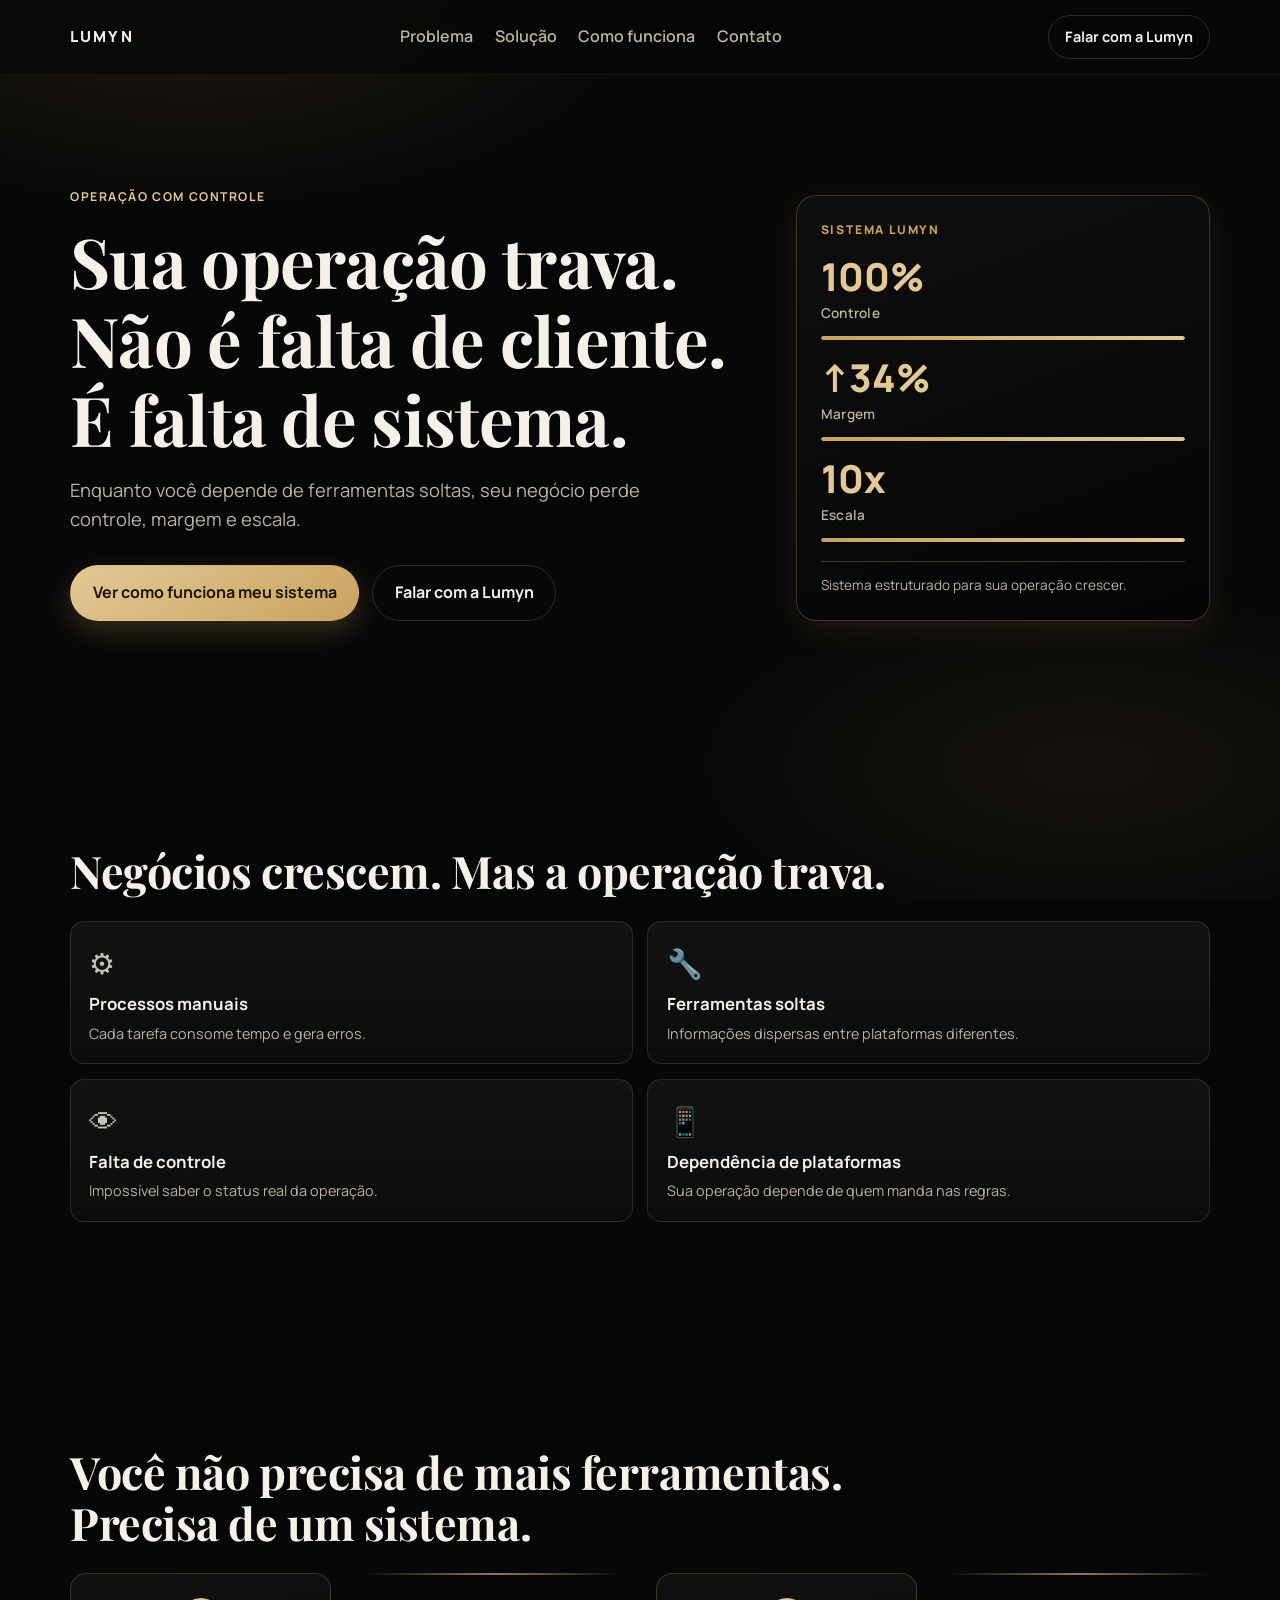
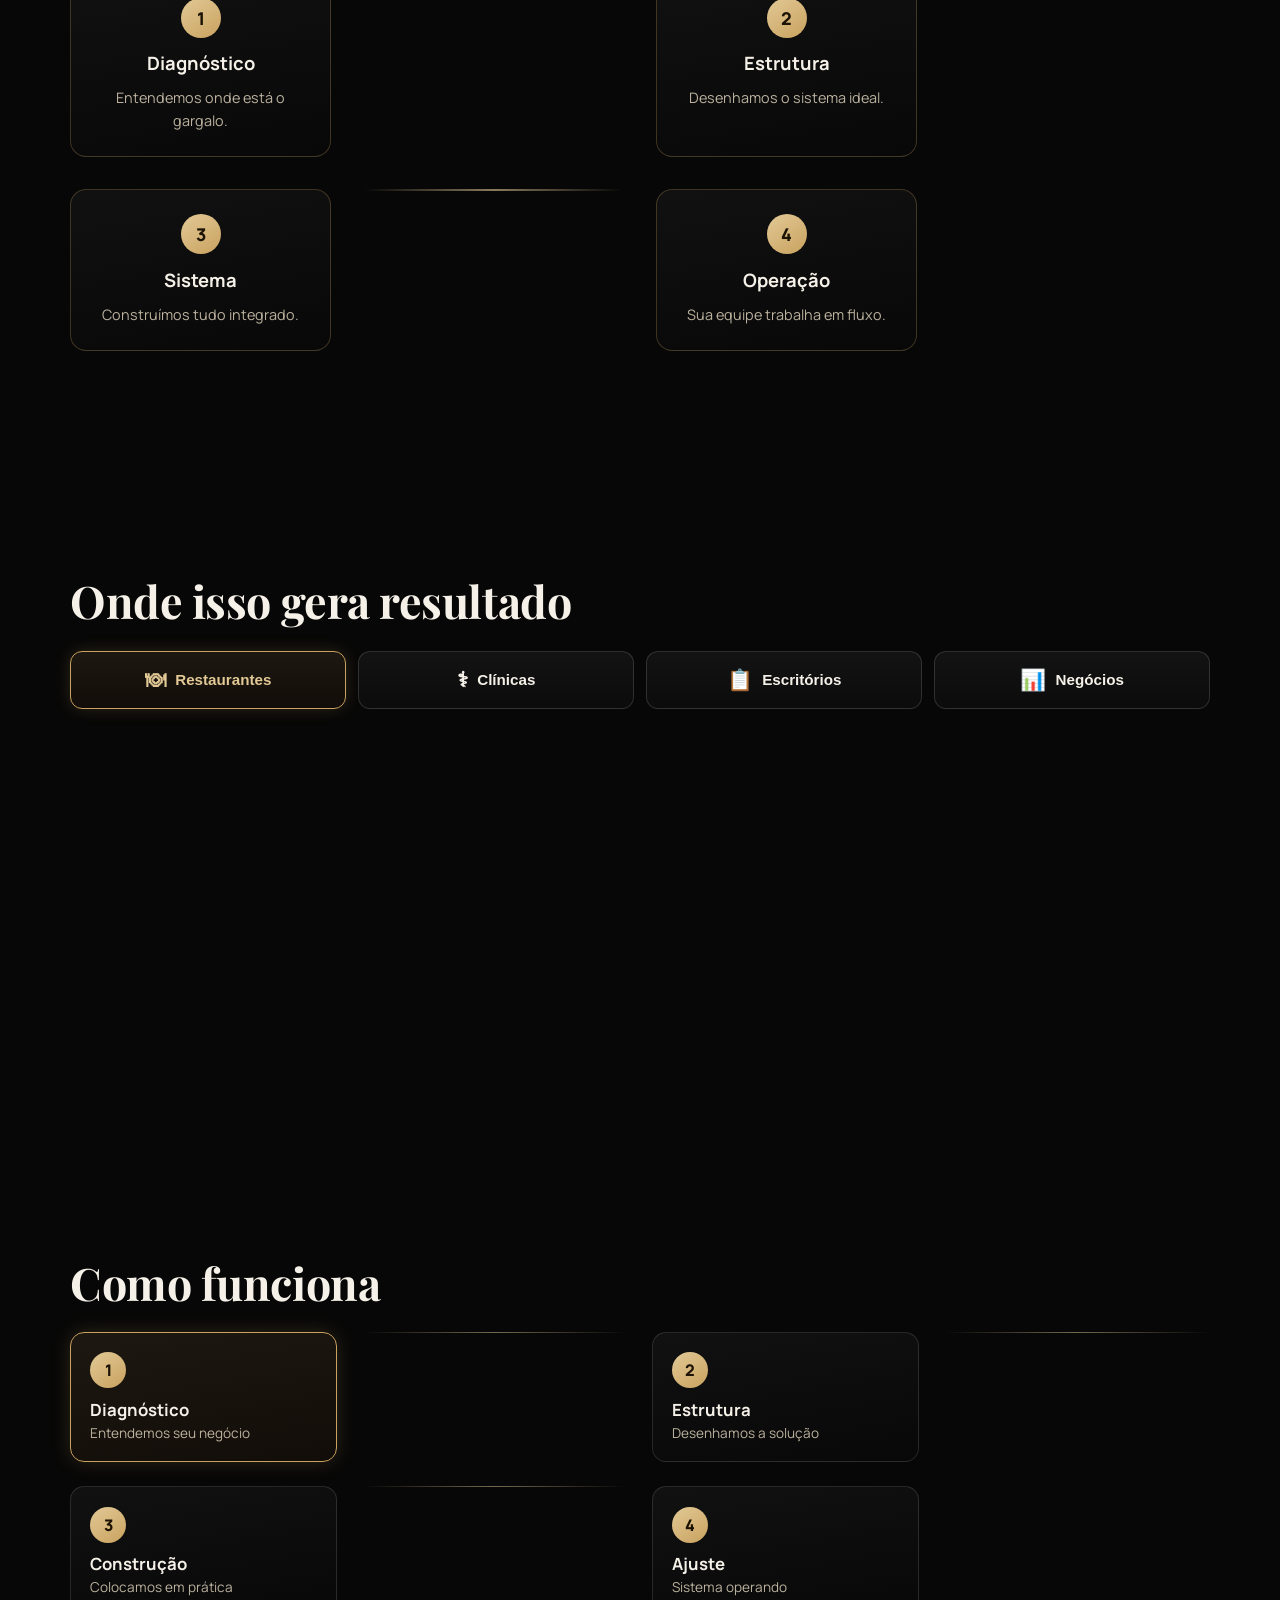
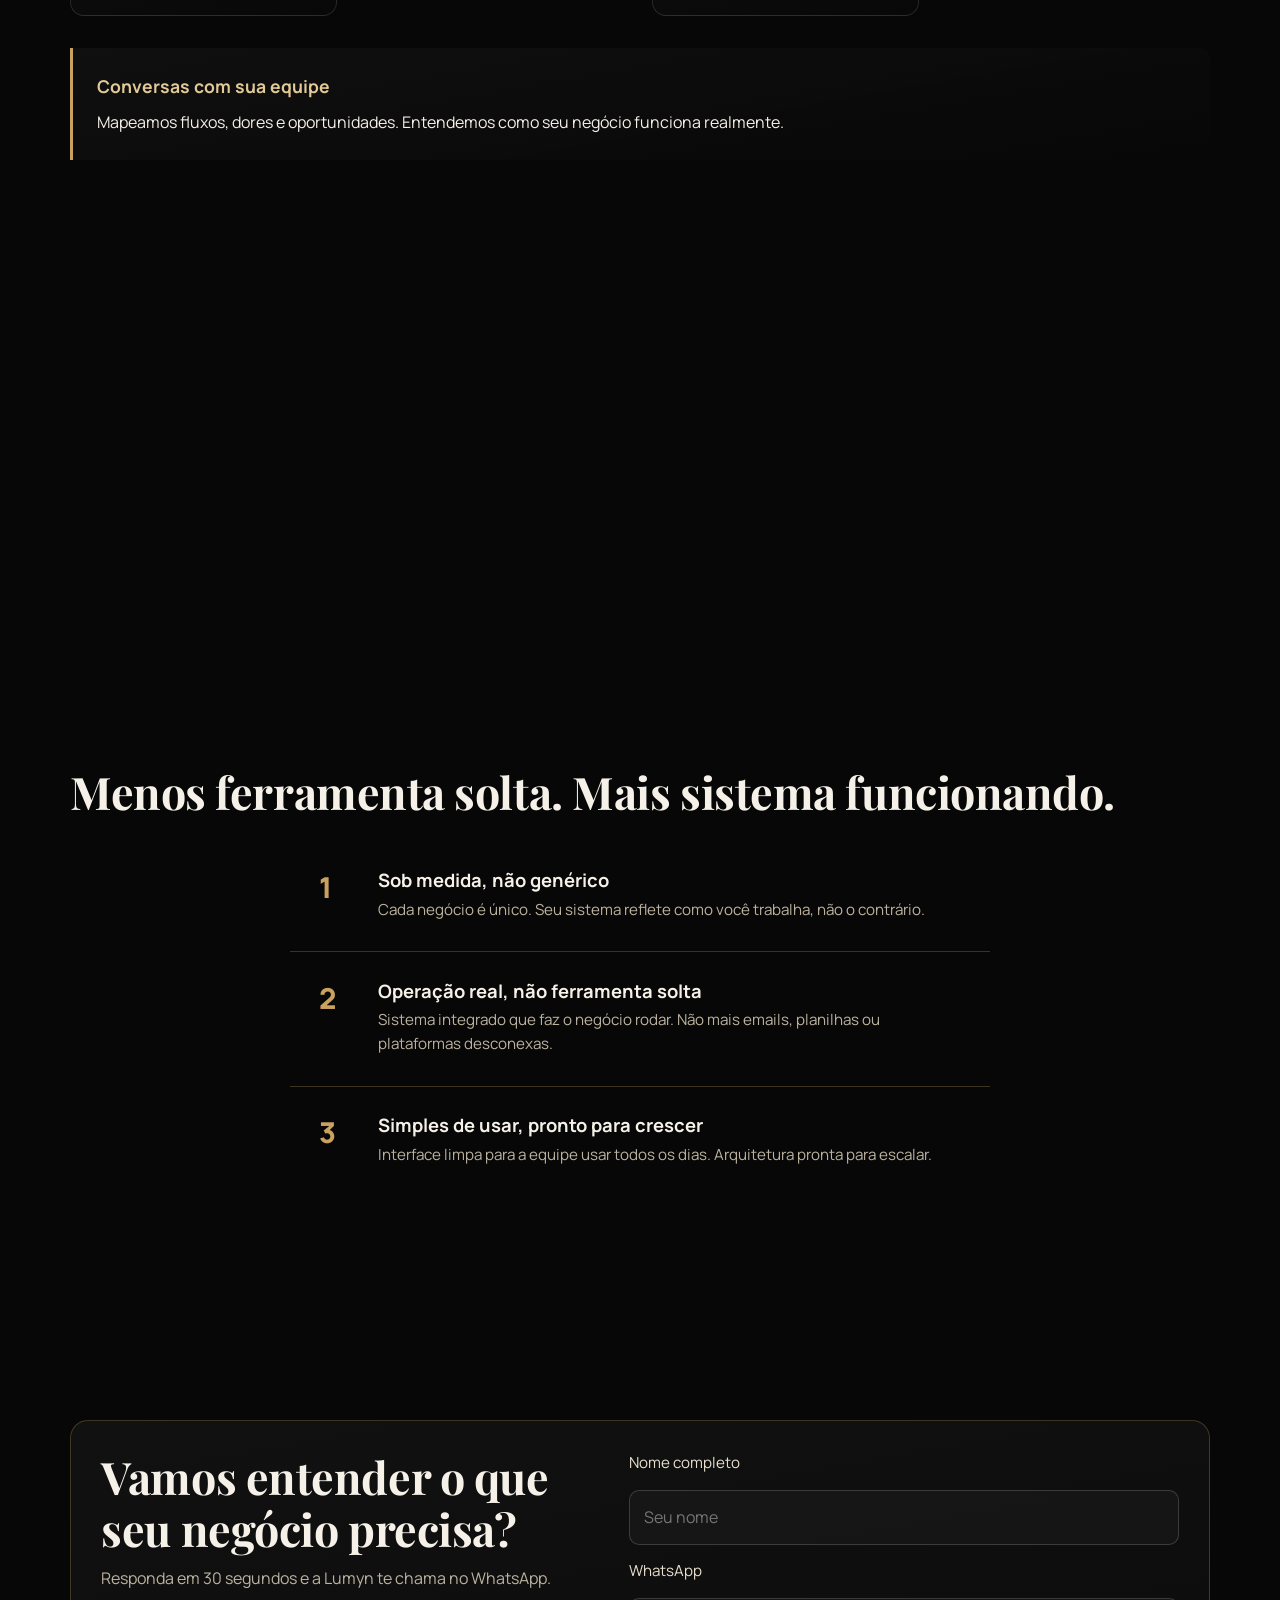
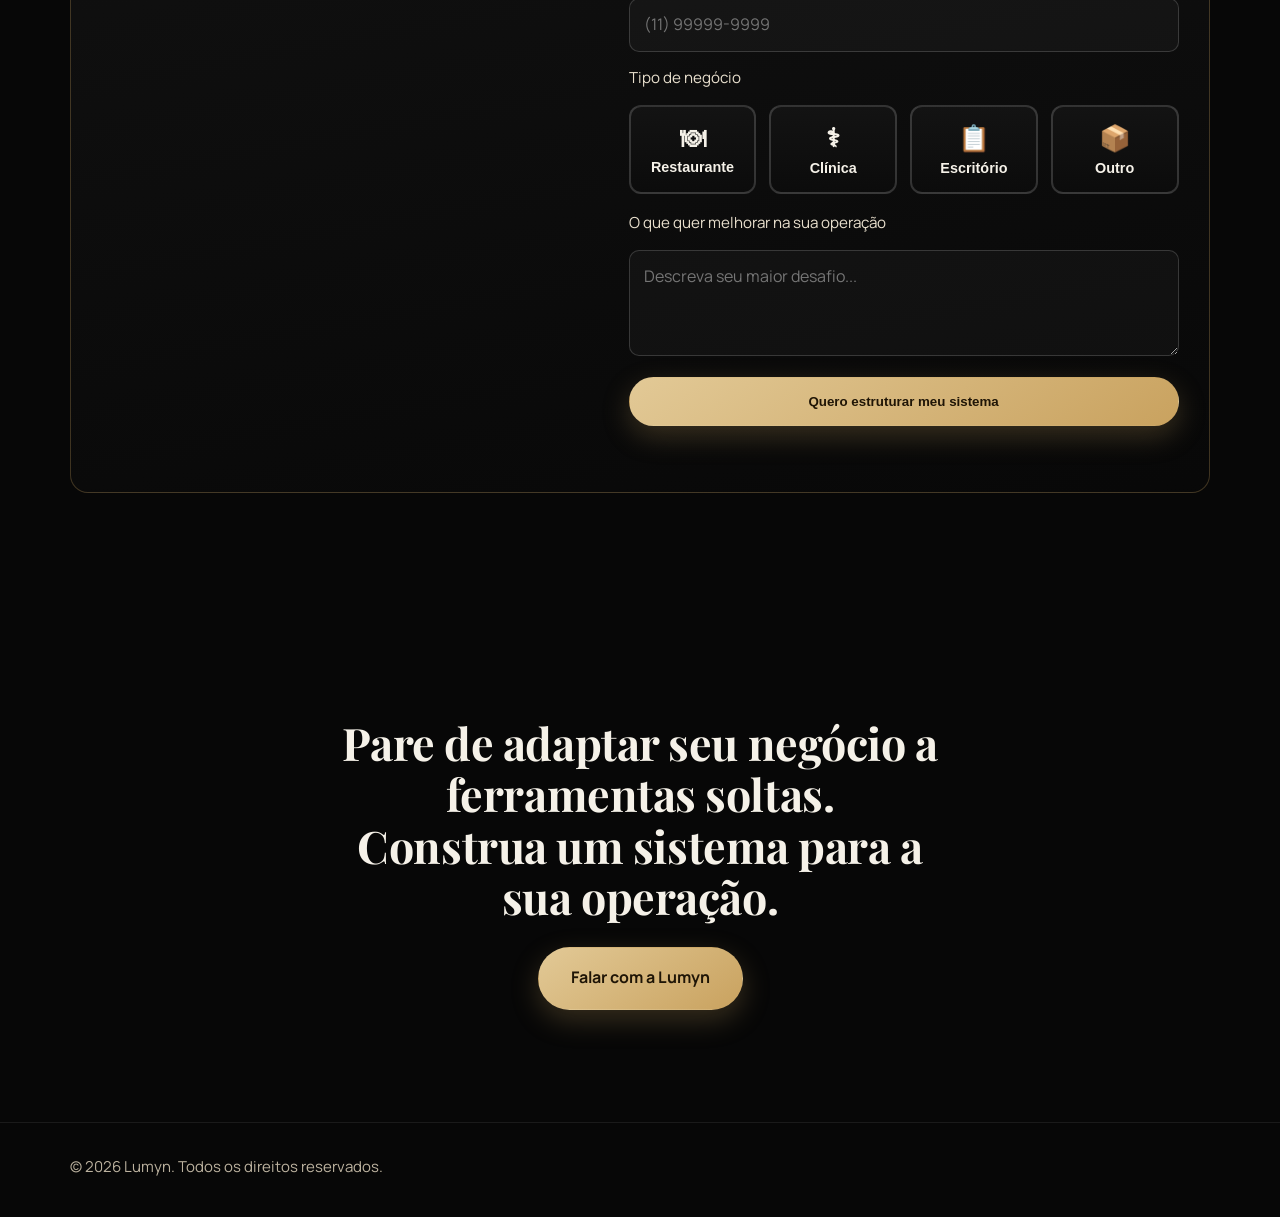
==== index.html @ 7fad9591 "Add files via upload" ====
<!DOCTYPE html>
<html lang="pt-BR">
<head>
  <meta charset="UTF-8">
  <meta name="viewport" content="width=device-width, initial-scale=1.0">
  <meta name="description" content="Lumyn constrói sistemas sob medida para negócios que querem crescer com controle.">
  <title>Lumyn | Sistema Sob Medida</title>
  <link rel="preconnect" href="https://fonts.googleapis.com">
  <link rel="preconnect" href="https://fonts.gstatic.com" crossorigin>
  <link href="https://fonts.googleapis.com/css2?family=Manrope:wght@400;500;600;700;800&family=Playfair+Display:wght@500;600&display=swap" rel="stylesheet">
  <link rel="stylesheet" href="./styles.css">
</head>
<body>
  <div class="background-glow" aria-hidden="true"></div>

  <header class="site-header">
    <div class="container nav-wrap">
      <a href="#hero" class="logo" aria-label="Lumyn">LUMYN</a>
      <nav class="main-nav" aria-label="Navegação principal">
        <a href="#problema">Problema</a>
        <a href="#solucao">Solução</a>
        <a href="#como-funciona">Como funciona</a>
        <a href="#contato">Contato</a>
      </nav>
      <a class="btn btn-sm btn-outline" href="https://wa.me/SEUNUMERO" target="_blank" rel="noopener noreferrer">Falar com a Lumyn</a>
    </div>
  </header>

  <main>
    <section class="section hero" id="hero">
      <div class="container hero-grid">
        <div class="hero-content reveal">
          <p class="eyebrow">OPERAÇÃO COM CONTROLE</p>
          <h1>Sua operação trava.<br>Não é falta de cliente.<br>É falta de sistema.</h1>
          <p class="hero-sub">Enquanto você depende de ferramentas soltas, seu negócio perde controle, margem e escala.</p>
          <div class="hero-cta">
            <a class="btn btn-primary" href="#como-funciona">Ver como funciona meu sistema</a>
            <a class="btn btn-ghost" href="https://wa.me/SEUNUMERO" target="_blank" rel="noopener noreferrer">Falar com a Lumyn</a>
          </div>
        </div>
        <aside class="hero-dashboard reveal" aria-label="Painel do sistema Lumyn">
          <div class="dashboard-header">SISTEMA LUMYN</div>
          <div class="dashboard-grid">
            <div class="dashboard-metric">
              <div class="metric-number">100%</div>
              <div class="metric-label">Controle</div>
              <div class="metric-bar"><span style="width: 100%"></span></div>
            </div>
            <div class="dashboard-metric">
              <div class="metric-number">↑34%</div>
              <div class="metric-label">Margem</div>
              <div class="metric-bar"><span style="width: 85%"></span></div>
            </div>
            <div class="dashboard-metric">
              <div class="metric-number">10x</div>
              <div class="metric-label">Escala</div>
              <div class="metric-bar"><span style="width: 92%"></span></div>
            </div>
          </div>
          <div class="dashboard-footer">Sistema estruturado para sua operação crescer.</div>
        </aside>
      </div>
    </section>

    <section class="section" id="problema">
      <div class="container reveal section-head">
        <h2>Negócios crescem. Mas a operação trava.</h2>
      </div>
      <div class="container problem-wrapper reveal">
        <div class="problem-grid">
          <article class="problem-item" data-problem-id="1">
            <div class="problem-icon">⚙</div>
            <h3>Processos manuais</h3>
            <p class="problem-impact">Cada tarefa consome tempo e gera erros.</p>
          </article>
          <article class="problem-item" data-problem-id="2">
            <div class="problem-icon">🔧</div>
            <h3>Ferramentas soltas</h3>
            <p class="problem-impact">Informações dispersas entre plataformas diferentes.</p>
          </article>
          <article class="problem-item" data-problem-id="3">
            <div class="problem-icon">👁</div>
            <h3>Falta de controle</h3>
            <p class="problem-impact">Impossível saber o status real da operação.</p>
          </article>
          <article class="problem-item" data-problem-id="4">
            <div class="problem-icon">📱</div>
            <h3>Dependência de plataformas</h3>
            <p class="problem-impact">Sua operação depende de quem manda nas regras.</p>
          </article>
        </div>
      </div>
    </section>

    <section class="section" id="solucao">
      <div class="container reveal section-head">
        <h2>Você não precisa de mais ferramentas.<br>Precisa de um sistema.</h2>
      </div>
      <div class="container solution-flow reveal">
        <div class="flow-step">
          <div class="flow-number">1</div>
          <div class="flow-title">Diagnóstico</div>
          <p>Entendemos onde está o gargalo.</p>
        </div>
        <div class="flow-connector"></div>
        <div class="flow-step">
          <div class="flow-number">2</div>
          <div class="flow-title">Estrutura</div>
          <p>Desenhamos o sistema ideal.</p>
        </div>
        <div class="flow-connector"></div>
        <div class="flow-step">
          <div class="flow-number">3</div>
          <div class="flow-title">Sistema</div>
          <p>Construímos tudo integrado.</p>
        </div>
        <div class="flow-connector"></div>
        <div class="flow-step">
          <div class="flow-number">4</div>
          <div class="flow-title">Operação</div>
          <p>Sua equipe trabalha em fluxo.</p>
        </div>
      </div>
    </section>

    <section class="section" id="exemplos">
      <div class="container reveal section-head">
        <h2>Onde isso gera resultado</h2>
      </div>
      <div class="container examples-wrapper reveal">
        <div class="examples-selector">
          <button class="example-btn active" data-example="restaurantes">
            <span class="example-icon">🍽</span>
            Restaurantes
          </button>
          <button class="example-btn" data-example="clinicas">
            <span class="example-icon">⚕</span>
            Clínicas
          </button>
          <button class="example-btn" data-example="escritorios">
            <span class="example-icon">📋</span>
            Escritórios
          </button>
          <button class="example-btn" data-example="negocios">
            <span class="example-icon">📊</span>
            Negócios
          </button>
        </div>
        <div class="example-detail">
          <div class="detail-section" id="restaurantes" data-visible="true">
            <h3>Restaurantes</h3>
            <div class="detail-grid">
              <div class="detail-item">
                <div class="detail-label">O PROBLEMA</div>
                <p>Taxa de plataforma, pedidos dispersos, dependência de terceiros.</p>
              </div>
              <div class="detail-item">
                <div class="detail-label">SISTEMA LUMYN</div>
                <p>Cardápio próprio + pedidos diretos + WhatsApp organizado + controle financeiro.</p>
              </div>
              <div class="detail-item">
                <div class="detail-label">RESULTADO</div>
                <p>+30% margem, 60% menos taxa, clientes retornam.</p>
              </div>
            </div>
          </div>
          <div class="detail-section" id="clinicas">
            <h3>Clínicas</h3>
            <div class="detail-grid">
              <div class="detail-item">
                <div class="detail-label">O PROBLEMA</div>
                <p>Agenda fragmentada, falta de rastreio de pacientes, confirmações manuais.</p>
              </div>
              <div class="detail-item">
                <div class="detail-label">SISTEMA LUMYN</div>
                <p>Agenda integrada + CRM + SMS/WhatsApp automático + controle de receita.</p>
              </div>
              <div class="detail-item">
                <div class="detail-label">RESULTADO</div>
                <p>+40% confirmações, -50% no-shows, pacientes mais satisfeitos.</p>
              </div>
            </div>
          </div>
          <div class="detail-section" id="escritorios">
            <h3>Escritórios</h3>
            <div class="detail-grid">
              <div class="detail-item">
                <div class="detail-label">O PROBLEMA</div>
                <p>Processos manuais, prazos perdidos, informações em emails e planilhas.</p>
              </div>
              <div class="detail-item">
                <div class="detail-label">SISTEMA LUMYN</div>
                <p>Fluxo estruturado + automações + portal de clientes + relatórios em tempo real.</p>
              </div>
              <div class="detail-item">
                <div class="detail-label">RESULTADO</div>
                <p>+50% produtividade, 0% prazos perdidos, equipe mais tranquila.</p>
              </div>
            </div>
          </div>
          <div class="detail-section" id="negocios">
            <h3>Negócios</h3>
            <div class="detail-grid">
              <div class="detail-item">
                <div class="detail-label">O PROBLEMA</div>
                <p>Crescimento sem estrutura, caos operacional, falta de visibilidade.</p>
              </div>
              <div class="detail-item">
                <div class="detail-label">SISTEMA LUMYN</div>
                <p>Sistema sob medida + processos + automações + dashboard centralizado.</p>
              </div>
              <div class="detail-item">
                <div class="detail-label">RESULTADO</div>
                <p>Escala com controle, margem protegida, decisões baseadas em dados.</p>
              </div>
            </div>
          </div>
        </div>
      </div>
    </section>

    <section class="section" id="como-funciona">
      <div class="container reveal section-head">
        <h2>Como funciona</h2>
      </div>
      <div class="container timeline-wrapper reveal">
        <div class="timeline">
          <button class="timeline-step active" data-step="1">
            <div class="step-circle">1</div>
            <div class="step-title">Diagnóstico</div>
            <div class="step-subtitle">Entendemos seu negócio</div>
          </button>
          <div class="timeline-connector"></div>
          <button class="timeline-step" data-step="2">
            <div class="step-circle">2</div>
            <div class="step-title">Estrutura</div>
            <div class="step-subtitle">Desenhamos a solução</div>
          </button>
          <div class="timeline-connector"></div>
          <button class="timeline-step" data-step="3">
            <div class="step-circle">3</div>
            <div class="step-title">Construção</div>
            <div class="step-subtitle">Colocamos em prática</div>
          </button>
          <div class="timeline-connector"></div>
          <button class="timeline-step" data-step="4">
            <div class="step-circle">4</div>
            <div class="step-title">Ajuste</div>
            <div class="step-subtitle">Sistema operando</div>
          </button>
        </div>
        <div class="timeline-descriptions">
          <div class="timeline-desc active" id="desc-1">
            <h4>Conversas com sua equipe</h4>
            <p>Mapeamos fluxos, dores e oportunidades. Entendemos como seu negócio funciona realmente.</p>
          </div>
          <div class="timeline-desc" id="desc-2">
            <h4>Proposta personalizada</h4>
            <p>Desenhamos a arquitetura do sistema exatamente como seu negócio precisa. Nada genérico.</p>
          </div>
          <div class="timeline-desc" id="desc-3">
            <h4>Desenvolvimento e integração</h4>
            <p>Colocamos o sistema em produção, integramos ferramentas existentes e treinamos a equipe.</p>
          </div>
          <div class="timeline-desc" id="desc-4">
            <h4>Acompanhamento e evolução</h4>
            <p>Sistema operando. Ajustes finos, suporte e evoluções conforme seu negócio cresce.</p>
          </div>
        </div>
      </div>
    </section>

    <section class="section" id="diferencial">
      <div class="container reveal section-head">
        <h2>Menos ferramenta solta. Mais sistema funcionando.</h2>
      </div>
      <div class="container reveal diferencial-column">
        <div class="diferencial-item">
          <div class="diferencial-number">1</div>
          <div class="diferencial-content">
            <h3>Sob medida, não genérico</h3>
            <p>Cada negócio é único. Seu sistema reflete como você trabalha, não o contrário.</p>
          </div>
        </div>
        <div class="diferencial-divider"></div>
        <div class="diferencial-item">
          <div class="diferencial-number">2</div>
          <div class="diferencial-content">
            <h3>Operação real, não ferramenta solta</h3>
            <p>Sistema integrado que faz o negócio rodar. Não mais emails, planilhas ou plataformas desconexas.</p>
          </div>
        </div>
        <div class="diferencial-divider"></div>
        <div class="diferencial-item">
          <div class="diferencial-number">3</div>
          <div class="diferencial-content">
            <h3>Simples de usar, pronto para crescer</h3>
            <p>Interface limpa para a equipe usar todos os dias. Arquitetura pronta para escalar.</p>
          </div>
        </div>
      </div>
    </section>

    <section class="section" id="contato">
      <div class="container form-wrap reveal">
        <div class="form-copy">
          <h2>Vamos entender o que seu negócio precisa?</h2>
          <p>Responda em 30 segundos e a Lumyn te chama no WhatsApp.</p>
        </div>
        <form id="lead-form" class="lead-form" novalidate>
          <label for="nome">Nome completo</label>
          <input id="nome" name="nome" type="text" placeholder="Seu nome" required>

          <label for="whatsapp">WhatsApp</label>
          <input id="whatsapp" name="whatsapp" type="tel" placeholder="(11) 99999-9999" required>

          <label>Tipo de negócio</label>
          <div class="business-selector">
            <input type="hidden" id="negocio" name="negocio" required>
            <button type="button" class="business-btn" data-business="Restaurante">
              <span>🍽</span> Restaurante
            </button>
            <button type="button" class="business-btn" data-business="Clínica">
              <span>⚕</span> Clínica
            </button>
            <button type="button" class="business-btn" data-business="Escritório">
              <span>📋</span> Escritório
            </button>
            <button type="button" class="business-btn" data-business="Outro">
              <span>📦</span> Outro
            </button>
          </div>

          <label for="melhoria">O que quer melhorar na sua operação</label>
          <textarea id="melhoria" name="melhoria" rows="3" placeholder="Descreva seu maior desafio..." required></textarea>

          <button class="btn btn-primary form-submit" type="submit">Quero estruturar meu sistema</button>
          <p id="form-status" class="form-status" aria-live="polite"></p>
        </form>
      </div>
    </section>

    <section class="section cta-final">
      <div class="container reveal">
        <h2>Pare de adaptar seu negócio a ferramentas soltas.<br>Construa um sistema para a sua operação.</h2>
        <a class="btn btn-primary cta-final-btn" href="https://wa.me/SEUNUMERO" target="_blank" rel="noopener noreferrer">Falar com a Lumyn</a>
      </div>
    </section>
  </main>

  <footer class="site-footer">
    <div class="container">
      <p>&copy; <span id="year"></span> Lumyn. Todos os direitos reservados.</p>
    </div>
  </footer>

  <script src="./script.js"></script>
</body>
</html>
---- styles.css ----
:root {
  --bg: #070707;
  --bg-soft: #111111;
  --surface: #151515;
  --text: #f5f1e8;
  --muted: #bcb29f;
  --gold: #c9a25f;
  --gold-soft: #e2c996;
  --line: rgba(201, 162, 95, 0.28);
  --container: 1140px;
  --radius: 14px;
}

* {
  box-sizing: border-box;
  margin: 0;
  padding: 0;
}

html {
  scroll-behavior: smooth;
}

body {
  font-family: "Manrope", sans-serif;
  background: var(--bg);
  color: var(--text);
  line-height: 1.6;
  overflow-x: hidden;
}

.background-glow {
  position: fixed;
  inset: 0;
  pointer-events: none;
  background:
    radial-gradient(700px 320px at 15% 0%, rgba(201, 162, 95, 0.12), transparent 70%),
    radial-gradient(620px 280px at 85% 85%, rgba(201, 162, 95, 0.08), transparent 72%);
  z-index: -1;
}

.container {
  width: min(100% - 2rem, var(--container));
  margin-inline: auto;
}

.section {
  padding: 5.5rem 0;
}

.site-header {
  position: sticky;
  top: 0;
  z-index: 20;
  background: rgba(7, 7, 7, 0.8);
  backdrop-filter: blur(12px);
  border-bottom: 1px solid rgba(255, 255, 255, 0.06);
}

.nav-wrap {
  min-height: 74px;
  display: flex;
  align-items: center;
  justify-content: space-between;
  gap: 1rem;
}

.logo {
  color: var(--text);
  text-decoration: none;
  font-weight: 800;
  letter-spacing: 0.14em;
  font-size: 0.95rem;
}

.main-nav {
  display: none;
}

.main-nav a {
  color: var(--muted);
  text-decoration: none;
  font-weight: 600;
  transition: color 0.25s ease;
}

.main-nav a:hover {
  color: var(--text);
}

.btn {
  display: inline-flex;
  align-items: center;
  justify-content: center;
  border-radius: 999px;
  border: 1px solid transparent;
  text-decoration: none;
  font-weight: 700;
  padding: 0.9rem 1.35rem;
  transition: transform 0.24s ease, border-color 0.24s ease, box-shadow 0.24s ease, background-color 0.24s ease;
  cursor: pointer;
}

.btn:hover {
  transform: translateY(-2px);
}

.btn:focus-visible {
  outline: 2px solid var(--gold);
  outline-offset: 2px;
}

.btn-sm {
  font-size: 0.9rem;
  padding: 0.62rem 1rem;
}

.btn-primary {
  color: #1f1506;
  background: linear-gradient(145deg, var(--gold-soft), var(--gold));
  box-shadow: 0 0 0 rgba(201, 162, 95, 0), 0 10px 28px rgba(201, 162, 95, 0.25);
}

.btn-primary:hover {
  box-shadow: 0 0 24px rgba(201, 162, 95, 0.34), 0 12px 26px rgba(201, 162, 95, 0.22);
}

.btn-outline,
.btn-ghost {
  color: var(--text);
  border-color: rgba(255, 255, 255, 0.14);
}

.btn-outline:hover,
.btn-ghost:hover {
  border-color: var(--gold);
}

.hero {
  padding-top: 6.6rem;
}

.hero-grid {
  display: grid;
  gap: 1.6rem;
}

.hero-content {
  max-width: 700px;
}

.eyebrow {
  color: var(--gold-soft);
  font-size: 0.76rem;
  letter-spacing: 0.13em;
  font-weight: 700;
  margin-bottom: 0.9rem;
}

h1,
h2,
h3 {
  line-height: 1.15;
}

h1 {
  font-family: "Playfair Display", serif;
  font-size: clamp(2rem, 9vw, 4.3rem);
  max-width: 15ch;
  letter-spacing: -0.01em;
}

h2 {
  font-family: "Playfair Display", serif;
  font-size: clamp(1.55rem, 6.4vw, 2.8rem);
  letter-spacing: -0.01em;
}

h3 {
  font-size: 1.05rem;
  font-weight: 700;
}

.hero-sub {
  margin-top: 1.1rem;
  color: var(--muted);
  font-size: clamp(1rem, 2.6vw, 1.15rem);
  max-width: 56ch;
}

.hero-cta {
  margin-top: 1.9rem;
  display: flex;
  flex-direction: column;
  gap: 0.8rem;
}

.hero-cta .btn {
  width: 100%;
}

.hero-dashboard {
  border: 1px solid var(--line);
  border-radius: 20px;
  background: linear-gradient(160deg, rgba(15, 15, 15, 0.98), rgba(5, 5, 5, 0.99));
  padding: 1.5rem;
  display: flex;
  flex-direction: column;
  gap: 1.2rem;
  box-shadow: 0 8px 32px rgba(201, 162, 95, 0.12);
  position: relative;
  overflow: hidden;
}

.dashboard-header {
  font-size: 0.75rem;
  color: var(--gold);
  letter-spacing: 0.15em;
  font-weight: 800;
  text-transform: uppercase;
}

.dashboard-grid {
  display: grid;
  gap: 1.2rem;
}

.dashboard-metric {
  display: flex;
  flex-direction: column;
  gap: 0.4rem;
}

.metric-number {
  font-size: clamp(1.8rem, 5vw, 2.4rem);
  font-weight: 800;
  color: var(--gold-soft);
  line-height: 1;
}

.metric-label {
  font-size: 0.85rem;
  color: var(--muted);
  font-weight: 600;
  letter-spacing: 0.02em;
}

.metric-bar {
  height: 4px;
  background: rgba(255, 255, 255, 0.08);
  border-radius: 2px;
  overflow: hidden;
  margin-top: 0.3rem;
}

.metric-bar span {
  display: block;
  height: 100%;
  background: linear-gradient(90deg, var(--gold), var(--gold-soft));
  border-radius: 2px;
  animation: grow 1.2s ease-out forwards;
}

.dashboard-footer {
  font-size: 0.85rem;
  color: var(--muted);
  padding-top: 0.8rem;
  border-top: 1px solid var(--line);
}

.section-head {
  margin-bottom: 1.5rem;
}

/* PROBLEMA SECTION */
.problem-wrapper {
  position: relative;
}

.problem-grid {
  display: grid;
  gap: 0.9rem;
}

.problem-item {
  border: 1px solid rgba(255, 255, 255, 0.11);
  border-radius: var(--radius);
  background: linear-gradient(180deg, rgba(20, 20, 20, 0.95), rgba(12, 12, 12, 0.96));
  padding: 1.15rem;
  cursor: pointer;
  transition: all 0.3s ease;
  position: relative;
}

.problem-item:hover {
  transform: translateY(-3px);
  border-color: var(--gold);
  background: linear-gradient(180deg, rgba(30, 25, 20, 0.96), rgba(20, 15, 10, 0.98));
}

.problem-icon {
  font-size: 1.8rem;
  margin-bottom: 0.5rem;
  opacity: 0.8;
}

.problem-item h3 {
  font-size: 1.05rem;
}

.problem-item p {
  margin-top: 0.5rem;
  color: var(--muted);
  font-size: 0.9rem;
}

/* SOLUTION SECTION */
.solution-flow {
  display: grid;
  gap: 1.2rem;
  position: relative;
}

.flow-step {
  border: 1px solid var(--line);
  border-radius: 16px;
  background: linear-gradient(170deg, rgba(18, 18, 18, 0.95), rgba(8, 8, 8, 0.98));
  padding: 1.5rem;
  text-align: center;
  position: relative;
  z-index: 2;
  transition: all 0.3s ease;
}

.flow-step:hover {
  border-color: var(--gold-soft);
  background: linear-gradient(170deg, rgba(25, 22, 18, 0.96), rgba(15, 12, 8, 0.98));
  transform: translateY(-2px);
}

.flow-number {
  display: inline-flex;
  align-items: center;
  justify-content: center;
  width: 40px;
  height: 40px;
  border-radius: 999px;
  background: linear-gradient(145deg, var(--gold-soft), var(--gold));
  color: #1d1304;
  font-weight: 800;
  font-size: 1.1rem;
  margin-bottom: 0.7rem;
}

.flow-title {
  font-size: 1.15rem;
  font-weight: 700;
  margin-bottom: 0.5rem;
}

.flow-step p {
  color: var(--muted);
  font-size: 0.9rem;
}

.flow-connector {
  height: 2px;
  background: linear-gradient(90deg, transparent, var(--gold-soft), transparent);
  opacity: 0.6;
  position: relative;
  z-index: 1;
}

/* EXAMPLES SECTION */
.examples-wrapper {
  display: grid;
  gap: 1.5rem;
}

.examples-selector {
  display: grid;
  grid-template-columns: repeat(2, 1fr);
  gap: 0.75rem;
}

.example-btn {
  display: flex;
  align-items: center;
  justify-content: center;
  gap: 0.6rem;
  border: 1px solid rgba(255, 255, 255, 0.14);
  border-radius: 12px;
  background: linear-gradient(180deg, rgba(20, 20, 20, 0.95), rgba(12, 12, 12, 0.96));
  color: var(--text);
  padding: 1rem;
  cursor: pointer;
  font-weight: 600;
  transition: all 0.3s ease;
  font-size: 0.95rem;
}

.example-btn:hover,
.example-btn.active {
  border-color: var(--gold);
  background: linear-gradient(180deg, rgba(30, 25, 18, 0.96), rgba(18, 13, 8, 0.98));
  color: var(--gold-soft);
  box-shadow: 0 0 16px rgba(201, 162, 95, 0.2);
}

.example-icon {
  font-size: 1.3rem;
}

.example-detail {
  position: relative;
  min-height: 300px;
}

.detail-section {
  position: absolute;
  top: 0;
  left: 0;
  width: 100%;
  opacity: 0;
  pointer-events: none;
  transform: translateY(10px);
  transition: all 0.4s ease;
}

.detail-section[data-visible=\"true\"] {
  opacity: 1;
  pointer-events: auto;
  transform: translateY(0);
}

.detail-section h3 {
  font-size: 1.35rem;
  margin-bottom: 1rem;
  color: var(--gold-soft);
}

.detail-grid {
  display: grid;
  gap: 1rem;
}

.detail-item {
  border-left: 3px solid var(--gold);
  border-radius: 0 8px 8px 0;
  background: rgba(201, 162, 95, 0.05);
  padding: 1rem;
  transition: all 0.3s ease;
}

.detail-item:hover {
  background: rgba(201, 162, 95, 0.1);
  transform: translateX(4px);
}

.detail-label {
  font-size: 0.75rem;
  color: var(--gold);
  letter-spacing: 0.12em;
  font-weight: 800;
  margin-bottom: 0.5rem;
  text-transform: uppercase;
}

.detail-item p {
  color: var(--text);
  font-size: 0.95rem;
  line-height: 1.5;
}

/* TIMELINE SECTION */
.timeline-wrapper {
  display: grid;
  gap: 2rem;
}

.timeline {
  display: grid;
  gap: 1rem;
  position: relative;
}

.timeline-step {
  border: 1px solid rgba(255, 255, 255, 0.12);
  border-radius: 14px;
  background: linear-gradient(170deg, rgba(18, 18, 18, 0.95), rgba(8, 8, 8, 0.98));
  padding: 1.2rem;
  cursor: pointer;
  transition: all 0.3s ease;
  text-align: left;
  color: inherit;
  font-family: inherit;
  font-size: 1rem;
  position: relative;
}

.timeline-step:hover {
  border-color: var(--gold-soft);
  background: linear-gradient(170deg, rgba(25, 22, 18, 0.96), rgba(15, 12, 8, 0.98));
  transform: translateX(4px);
}

.timeline-step.active {
  border-color: var(--gold);
  background: linear-gradient(170deg, rgba(30, 25, 18, 0.96), rgba(18, 13, 8, 0.98));
  box-shadow: 0 0 20px rgba(201, 162, 95, 0.2);
}

.step-circle {
  display: inline-flex;
  align-items: center;
  justify-content: center;
  width: 36px;
  height: 36px;
  border-radius: 999px;
  background: linear-gradient(145deg, var(--gold-soft), var(--gold));
  color: #1d1304;
  font-weight: 800;
  margin-bottom: 0.6rem;
  font-size: 1rem;
}

.step-title {
  font-size: 1.05rem;
  font-weight: 700;
  display: block;
  margin-bottom: 0.2rem;
}

.step-subtitle {
  font-size: 0.85rem;
  color: var(--muted);
  display: block;
}

.timeline-connector {
  height: 1px;
  background: linear-gradient(90deg, transparent, var(--gold-soft), transparent);
  opacity: 0.5;
}

.timeline-descriptions {
  display: grid;
  gap: 1rem;
}

.timeline-desc {
  border-left: 3px solid var(--gold);
  border-radius: 0 12px 12px 0;
  background: linear-gradient(170deg, rgba(18, 18, 18, 0.8), rgba(8, 8, 8, 0.9));
  padding: 1.5rem;
  opacity: 0;
  pointer-events: none;
  transform: translateY(10px);
  transition: all 0.4s ease;
}

.timeline-desc.active {
  opacity: 1;
  pointer-events: auto;
  transform: translateY(0);
}

.timeline-desc h4 {
  font-size: 1.1rem;
  font-weight: 700;
  margin-bottom: 0.6rem;
  color: var(--gold-soft);
}

.timeline-desc p {
  color: var(--text);
  line-height: 1.6;
}

/* DIFERENCIAL SECTION */
.diferencial-column {
  display: grid;
  gap: 0;
}

.diferencial-item {
  display: grid;
  grid-template-columns: 40px 1fr;
  gap: 1.2rem;
  padding: 1.8rem;
  border-bottom: 1px solid var(--line);
  transition: all 0.3s ease;
}

.diferencial-item:last-child {
  border-bottom: none;
}

.diferencial-item:hover {
  background: rgba(201, 162, 95, 0.05);
  transform: translateX(4px);
}

.diferencial-number {
  font-size: 1.8rem;
  font-weight: 800;
  color: var(--gold);
  line-height: 1.2;
  min-width: 40px;
}

.diferencial-content h3 {
  font-size: 1.15rem;
  margin-bottom: 0.4rem;
}

.diferencial-content p {
  color: var(--muted);
  font-size: 0.95rem;
  line-height: 1.6;
}

.diferencial-divider {
  display: none;
}

.form-wrap {
  border: 1px solid var(--line);
  border-radius: 18px;
  padding: 1.25rem;
  background: linear-gradient(170deg, rgba(18, 18, 18, 0.95), rgba(8, 8, 8, 0.98));
  display: grid;
  gap: 1.25rem;
}

.form-copy p {
  color: var(--muted);
  margin-top: 0.7rem;
}

.lead-form {
  display: grid;
  gap: 0.9rem;
}

.lead-form label {
  font-size: 0.95rem;
  color: #e8dfcd;
}

.lead-form input,
.lead-form textarea {
  width: 100%;
  border: 1px solid rgba(255, 255, 255, 0.16);
  border-radius: 10px;
  background: rgba(255, 255, 255, 0.03);
  color: var(--text);
  font: inherit;
  padding: 0.84rem 0.92rem;
  transition: border-color 0.24s ease, box-shadow 0.24s ease;
}

.lead-form input:focus,
.lead-form textarea:focus {
  outline: none;
  border-color: var(--gold);
  box-shadow: 0 0 0 2px rgba(201, 162, 95, 0.2);
}

.business-selector {
  display: grid;
  grid-template-columns: repeat(2, 1fr);
  gap: 0.8rem;
  margin-bottom: 0.2rem;
}

.business-btn {
  display: flex;
  flex-direction: column;
  align-items: center;
  justify-content: center;
  gap: 0.4rem;
  border: 2px solid rgba(255, 255, 255, 0.16);
  border-radius: 12px;
  background: linear-gradient(180deg, rgba(20, 20, 20, 0.95), rgba(12, 12, 12, 0.96));
  color: var(--text);
  padding: 1rem 0.8rem;
  cursor: pointer;
  font-weight: 600;
  font-size: 0.9rem;
  transition: all 0.3s ease;
  min-height: 80px;
}

.business-btn:hover {
  border-color: var(--gold-soft);
  background: linear-gradient(180deg, rgba(25, 22, 18, 0.96), rgba(15, 12, 8, 0.98));
}

.business-btn.active {
  border-color: var(--gold);
  background: linear-gradient(180deg, rgba(30, 25, 18, 0.96), rgba(18, 13, 8, 0.98));
  color: var(--gold-soft);
  box-shadow: 0 0 16px rgba(201, 162, 95, 0.2);
}

.business-btn span {
  font-size: 1.6rem;
}

.form-submit {
  width: 100%;
  margin-top: 0.45rem;
  padding-block: 1rem;
}

.form-status {
  min-height: 1.3rem;
  font-size: 0.92rem;
  color: var(--gold-soft);
}

.cta-final {
  text-align: center;
}

.cta-final h2 {
  max-width: 22ch;
  margin-inline: auto;
  margin-bottom: 1.5rem;
}

.cta-final-btn {
  padding: 1.1rem 2rem;
  font-size: 1rem;
}

.site-footer {
  border-top: 1px solid rgba(255, 255, 255, 0.08);
  padding: 2rem 0 2.4rem;
}

.site-footer p {
  color: var(--muted);
  font-size: 0.94rem;
}

.reveal {
  opacity: 0;
  transform: translateY(16px);
  transition: opacity 0.55s ease, transform 0.55s ease;
}

.reveal.is-visible {
  opacity: 1;
  transform: translateY(0);
}

@keyframes grow {
  from {
    width: 0;
  }
  to {
    width: 100%;
  }
}

@media (min-width: 700px) {
  .container {
    width: min(100% - 3rem, var(--container));
  }

  .section {
    padding: 7rem 0;
  }

  .hero-cta {
    flex-direction: row;
    flex-wrap: wrap;
  }

  .hero-cta .btn {
    width: auto;
  }

  .problem-grid {
    grid-template-columns: repeat(2, minmax(0, 1fr));
  }

  .solution-flow {
    grid-template-columns: repeat(2, minmax(0, 1fr));
    gap: 1.5rem;
  }

  .flow-connector {
    display: none;
  }

  .examples-selector {
    grid-template-columns: repeat(4, 1fr);
  }

  .timeline {
    grid-template-columns: repeat(2, minmax(0, 1fr));
    gap: 1rem;
  }

  .timeline-connector {
    display: none;
  }

  .timeline-descriptions {
    grid-template-columns: 1fr;
  }

  .business-selector {
    grid-template-columns: repeat(4, 1fr);
  }

  .form-wrap {
    padding: 1.9rem;
    grid-template-columns: 1fr 1.1fr;
    align-items: start;
    gap: 1.7rem;
  }
}

@media (min-width: 980px) {
  .main-nav {
    display: flex;
    gap: 1.35rem;
  }

  .hero-grid {
    grid-template-columns: 1.25fr 0.75fr;
    gap: 2.2rem;
    align-items: end;
  }

  .solution-flow {
    grid-template-columns: repeat(4, minmax(0, 1fr));
    gap: 2rem;
  }

  .flow-connector {
    display: block;
    height: 2px;
    grid-column: auto;
  }

  .examples-selector {
    grid-template-columns: repeat(4, 1fr);
    gap: 0.75rem;
  }

  .timeline {
    grid-template-columns: repeat(4, minmax(0, 1fr));
    gap: 1.5rem;
  }

  .timeline-connector {
    display: block;
    height: 1px;
    grid-column: auto;
  }

  .diferencial-column {
    max-width: 700px;
  }

  .business-selector {
    grid-template-columns: repeat(4, 1fr);
  }
}

@media (max-width: 480px) {
  .container {
    width: min(100% - 1.5rem, var(--container));
  }

  .section {
    padding: 4.8rem 0;
  }

  .btn {
    font-size: 0.95rem;
  }
}

@media (prefers-reduced-motion: reduce) {
  *,
  *::before,
  *::after {
    animation-duration: 0.01ms !important;
    animation-iteration-count: 1 !important;
    transition-duration: 0.01ms !important;
    scroll-behavior: auto !important;
  }
}
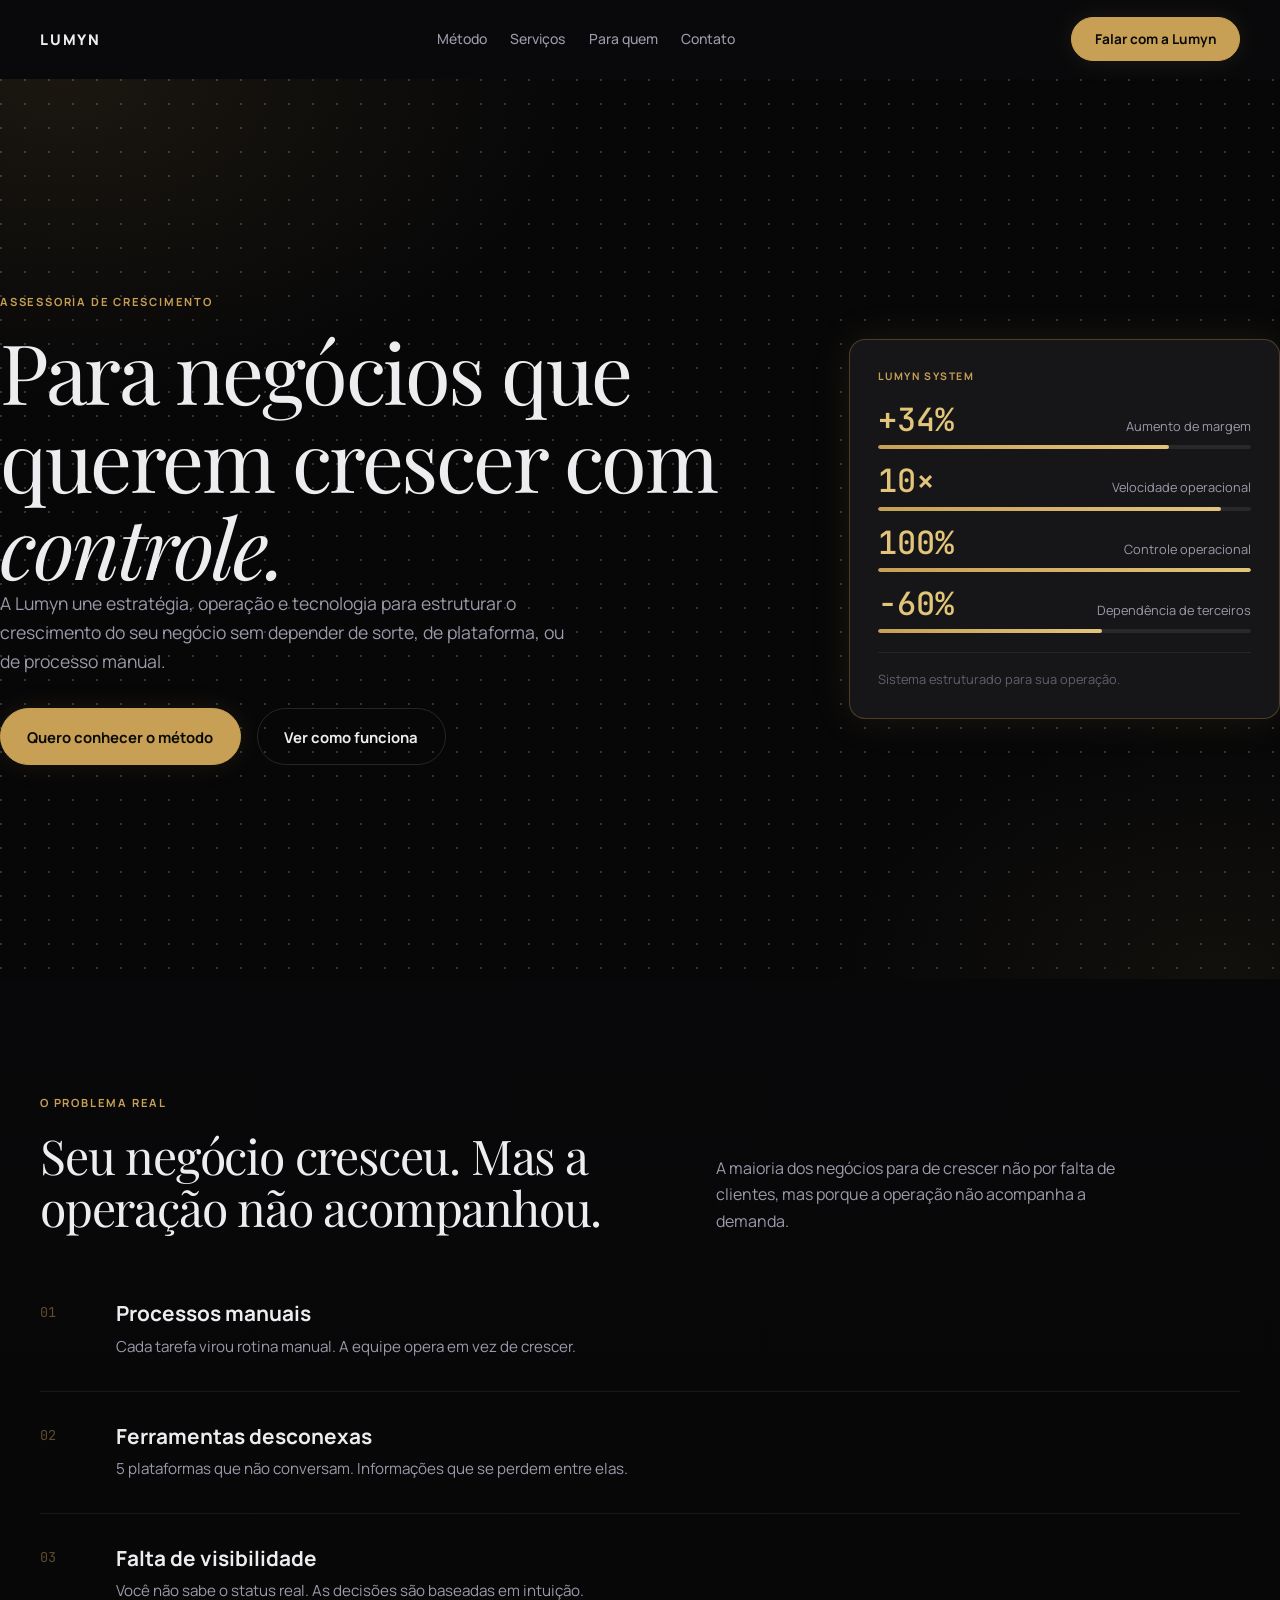
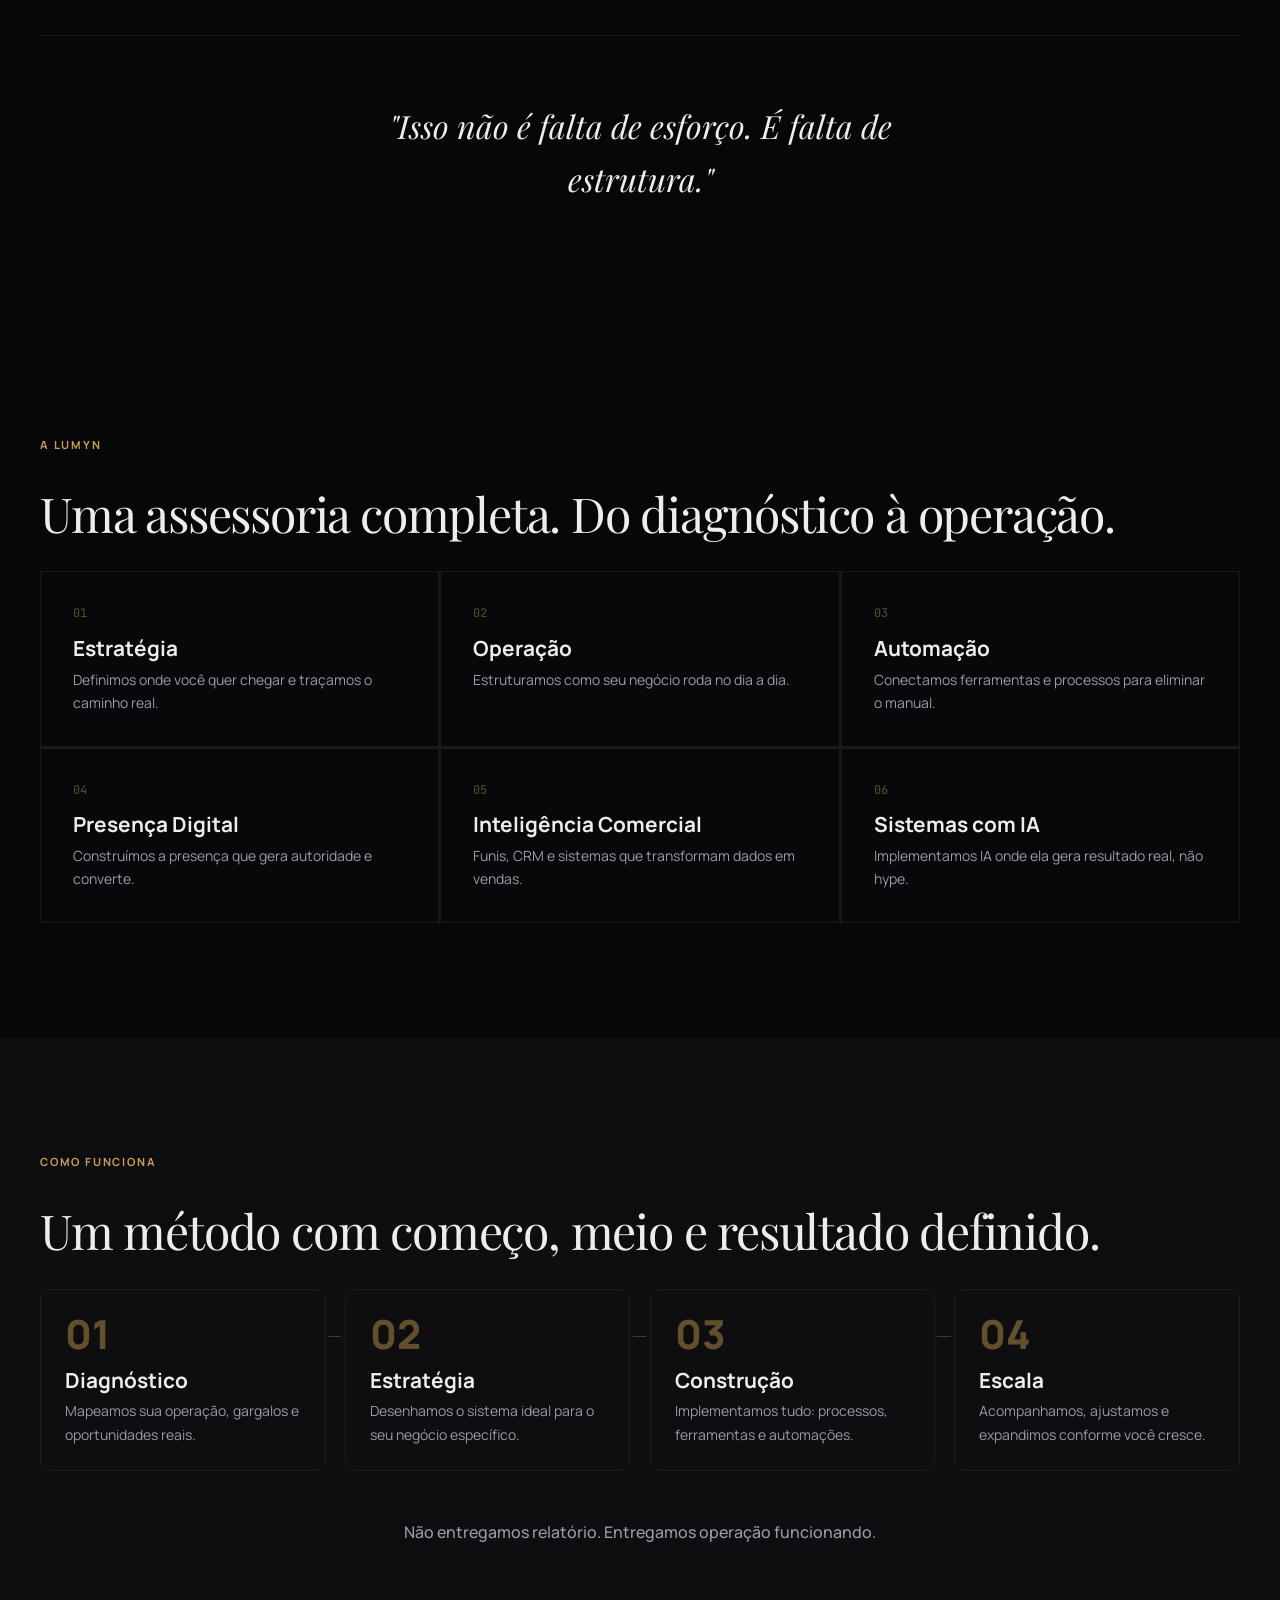
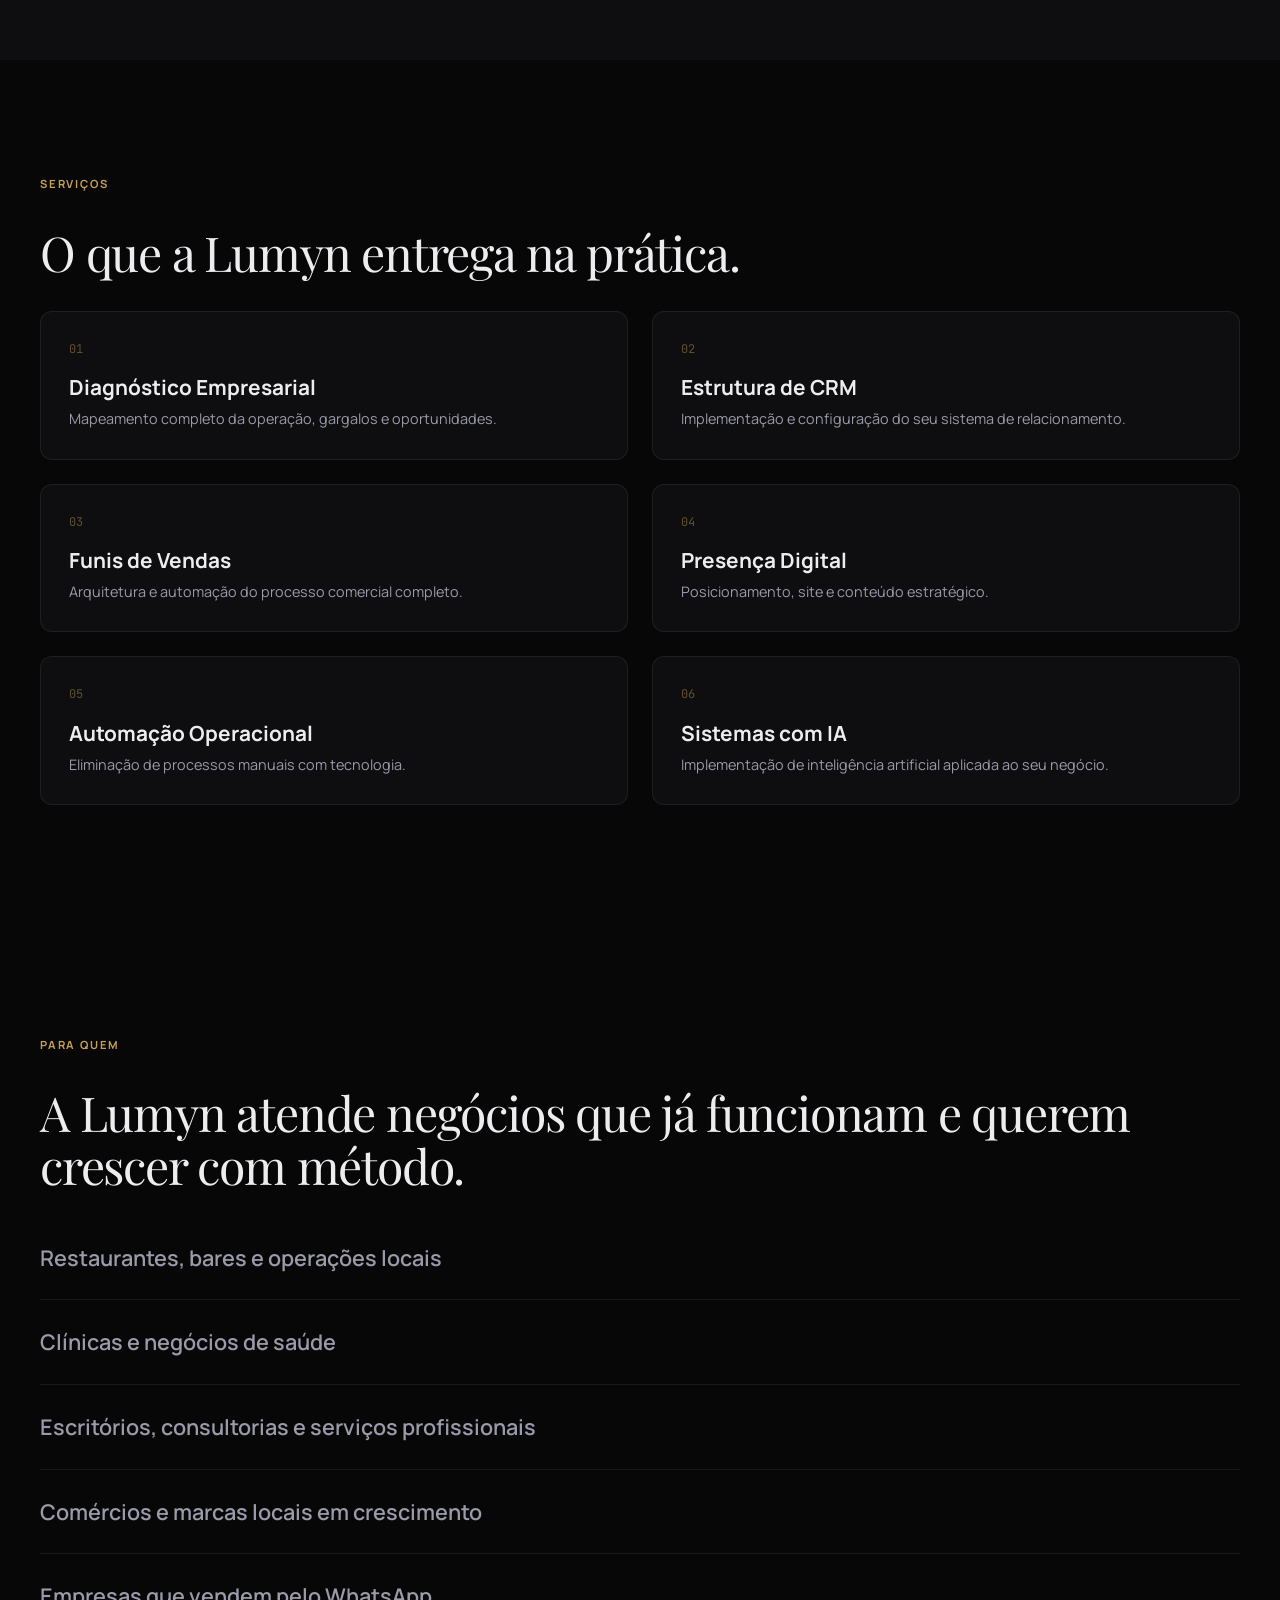
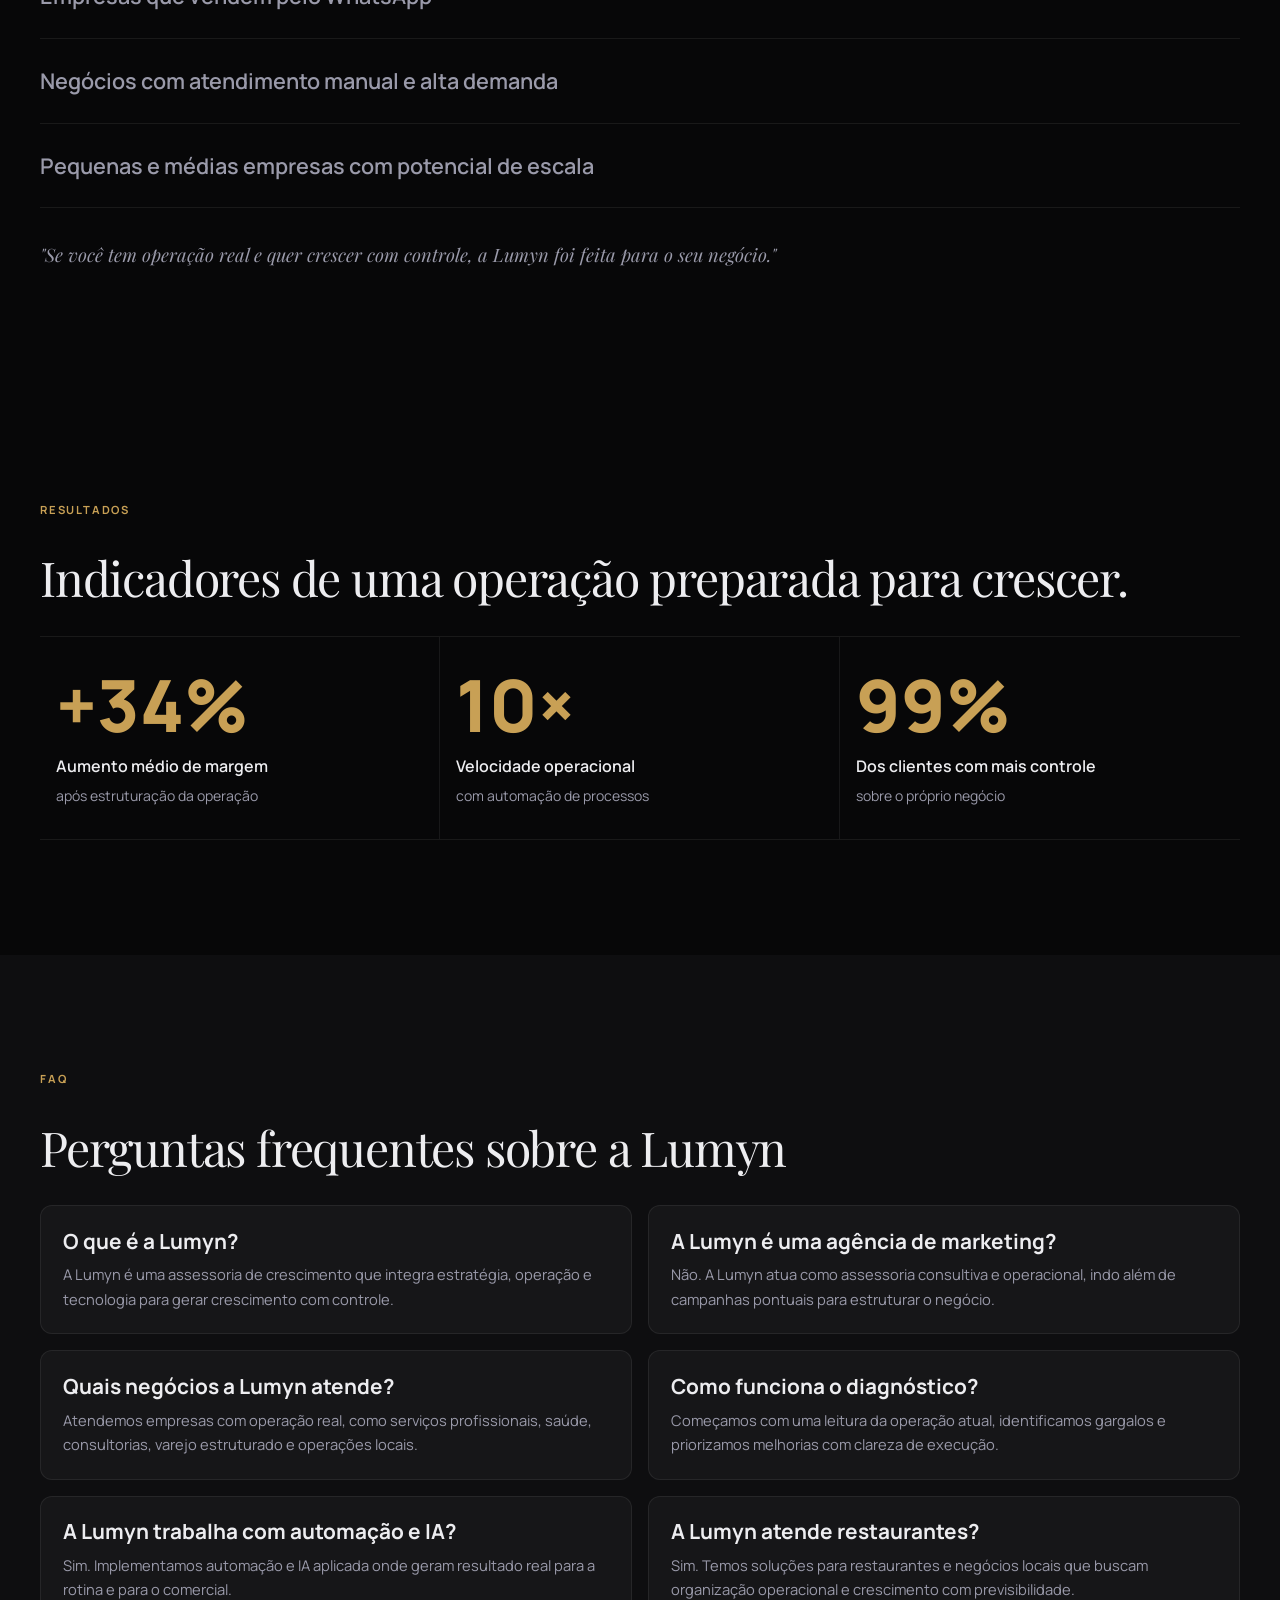
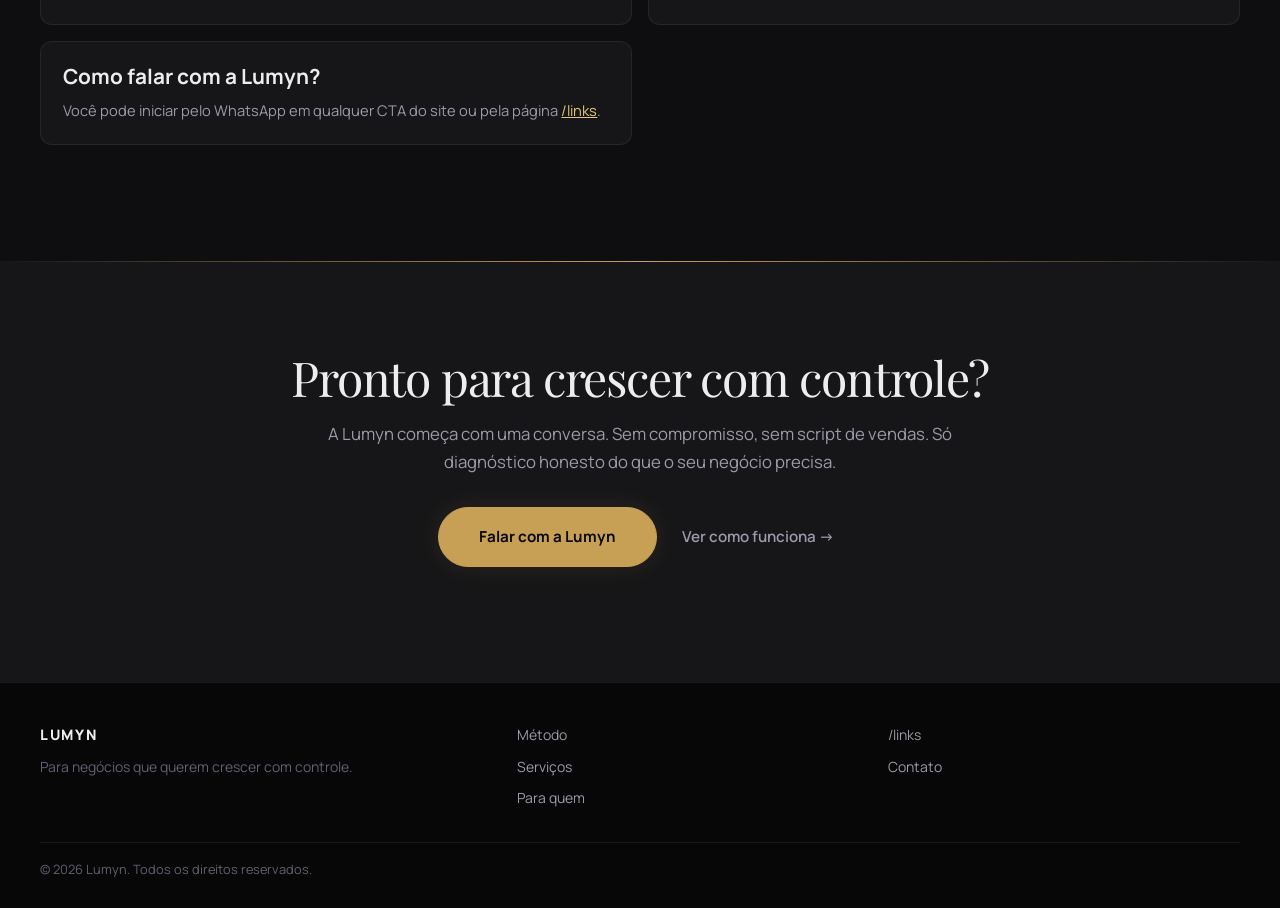
==== commit 5758c6d2: "add landing page implantacao — oferta R$697 cardapio + whatsapp Rota: /implantacao Landing de conver" ====
--- a/index.html
+++ b/index.html
@@ -3,357 +3,443 @@
 <head>
   <meta charset="UTF-8">
   <meta name="viewport" content="width=device-width, initial-scale=1.0">
-  <meta name="description" content="Lumyn constrói sistemas sob medida para negócios que querem crescer com controle.">
-  <title>Lumyn | Sistema Sob Medida</title>
+  <title>Lumyn — Assessoria de Crescimento, Operação e Automação</title>
+  <meta name="description" content="A Lumyn ajuda negócios a crescer com controle, unindo estratégia, operação, automação, CRM, IA aplicada e presença digital.">
+  <meta name="theme-color" content="#070708">
+  <meta name="robots" content="index,follow,max-image-preview:large,max-snippet:-1,max-video-preview:-1">
+  <link rel="canonical" href="https://lumynassessoria.com/">
+  <link rel="icon" type="image/svg+xml" href="/assets/favicon.svg">
+  <link rel="apple-touch-icon" href="/assets/favicon.svg">
+
+  <meta property="og:type" content="website">
+  <meta property="og:site_name" content="Lumyn">
+  <meta property="og:title" content="Lumyn — Assessoria de Crescimento, Operação e Automação">
+  <meta property="og:description" content="A Lumyn ajuda negócios a crescer com controle, unindo estratégia, operação, automação, CRM, IA aplicada e presença digital.">
+  <meta property="og:url" content="https://lumynassessoria.com/">
+  <meta property="og:image" content="https://lumynassessoria.com/assets/og/lumyn-og.png">
+  <meta property="og:image:alt" content="Lumyn assessoria de crescimento">
+  <meta property="og:locale" content="pt_BR">
+
+  <meta name="twitter:card" content="summary_large_image">
+  <meta name="twitter:title" content="Lumyn — Assessoria de Crescimento, Operação e Automação">
+  <meta name="twitter:description" content="A Lumyn ajuda negócios a crescer com controle, unindo estratégia, operação, automação, CRM, IA aplicada e presença digital.">
+  <meta name="twitter:image" content="https://lumynassessoria.com/assets/og/lumyn-og.png">
+  <meta name="twitter:image:alt" content="Lumyn assessoria de crescimento">
+
   <link rel="preconnect" href="https://fonts.googleapis.com">
   <link rel="preconnect" href="https://fonts.gstatic.com" crossorigin>
-  <link href="https://fonts.googleapis.com/css2?family=Manrope:wght@400;500;600;700;800&family=Playfair+Display:wght@500;600&display=swap" rel="stylesheet">
+  <link href="https://fonts.googleapis.com/css2?family=Manrope:wght@400;500;600;700;800&family=Playfair+Display:ital,wght@0,400;0,500;1,400;1,500&family=JetBrains+Mono:wght@400;500&display=swap" rel="stylesheet">
   <link rel="stylesheet" href="./styles.css">
 </head>
 <body>
-  <div class="background-glow" aria-hidden="true"></div>
-
   <header class="site-header">
-    <div class="container nav-wrap">
-      <a href="#hero" class="logo" aria-label="Lumyn">LUMYN</a>
-      <nav class="main-nav" aria-label="Navegação principal">
-        <a href="#problema">Problema</a>
-        <a href="#solucao">Solução</a>
-        <a href="#como-funciona">Como funciona</a>
+    <div class="container header-inner">
+      <a class="brand" href="#inicio" aria-label="Lumyn">LUMYN</a>
+      <nav class="site-nav" aria-label="Navegação principal">
+        <a href="#metodo">Método</a>
+        <a href="#servicos">Serviços</a>
+        <a href="#para-quem">Para quem</a>
         <a href="#contato">Contato</a>
       </nav>
-      <a class="btn btn-sm btn-outline" href="https://wa.me/SEUNUMERO" target="_blank" rel="noopener noreferrer">Falar com a Lumyn</a>
+      <a
+        class="btn btn-primary btn-header"
+        data-whatsapp="Olá, Lumyn. Quero falar sobre crescimento com controle."
+        data-track="click_whatsapp"
+        data-track-location="header">
+        Falar com a Lumyn
+      </a>
     </div>
   </header>
 
   <main>
-    <section class="section hero" id="hero">
+    <section class="hero" id="inicio">
       <div class="container hero-grid">
-        <div class="hero-content reveal">
-          <p class="eyebrow">OPERAÇÃO COM CONTROLE</p>
-          <h1>Sua operação trava.<br>Não é falta de cliente.<br>É falta de sistema.</h1>
-          <p class="hero-sub">Enquanto você depende de ferramentas soltas, seu negócio perde controle, margem e escala.</p>
-          <div class="hero-cta">
-            <a class="btn btn-primary" href="#como-funciona">Ver como funciona meu sistema</a>
-            <a class="btn btn-ghost" href="https://wa.me/SEUNUMERO" target="_blank" rel="noopener noreferrer">Falar com a Lumyn</a>
-          </div>
-        </div>
-        <aside class="hero-dashboard reveal" aria-label="Painel do sistema Lumyn">
-          <div class="dashboard-header">SISTEMA LUMYN</div>
-          <div class="dashboard-grid">
-            <div class="dashboard-metric">
-              <div class="metric-number">100%</div>
-              <div class="metric-label">Controle</div>
-              <div class="metric-bar"><span style="width: 100%"></span></div>
-            </div>
-            <div class="dashboard-metric">
-              <div class="metric-number">↑34%</div>
-              <div class="metric-label">Margem</div>
-              <div class="metric-bar"><span style="width: 85%"></span></div>
-            </div>
-            <div class="dashboard-metric">
-              <div class="metric-number">10x</div>
-              <div class="metric-label">Escala</div>
-              <div class="metric-bar"><span style="width: 92%"></span></div>
-            </div>
-          </div>
-          <div class="dashboard-footer">Sistema estruturado para sua operação crescer.</div>
+        <div class="hero-copy">
+          <p class="eyebrow">ASSESSORIA DE CRESCIMENTO</p>
+          <h1>Para negócios que querem crescer com <span>controle.</span></h1>
+          <p class="hero-subtitle">
+            A Lumyn une estratégia, operação e tecnologia para estruturar o crescimento do seu negócio
+            sem depender de sorte, de plataforma, ou de processo manual.
+          </p>
+          <div class="hero-actions">
+            <a class="btn btn-primary" href="#metodo" data-track="click_diagnostico" data-track-location="hero_primary">
+              Quero conhecer o método
+            </a>
+            <a class="btn btn-outline" href="#metodo" data-track="click_diagnostico" data-track-location="hero_secondary">
+              Ver como funciona
+            </a>
+          </div>
+        </div>
+
+        <aside class="dashboard-panel" aria-label="Painel de resultados Lumyn">
+          <p class="panel-kicker">LUMYN SYSTEM</p>
+
+          <div class="panel-metric">
+            <div class="metric-text">
+              <strong>+34%</strong>
+              <span>Aumento de margem</span>
+            </div>
+            <div class="metric-progress">
+              <span class="metric-progress-fill" style="--target: 78%; --delay: 0.06s;"></span>
+            </div>
+          </div>
+
+          <div class="panel-metric">
+            <div class="metric-text">
+              <strong>10×</strong>
+              <span>Velocidade operacional</span>
+            </div>
+            <div class="metric-progress">
+              <span class="metric-progress-fill" style="--target: 92%; --delay: 0.18s;"></span>
+            </div>
+          </div>
+
+          <div class="panel-metric">
+            <div class="metric-text">
+              <strong>100%</strong>
+              <span>Controle operacional</span>
+            </div>
+            <div class="metric-progress">
+              <span class="metric-progress-fill" style="--target: 100%; --delay: 0.30s;"></span>
+            </div>
+          </div>
+
+          <div class="panel-metric">
+            <div class="metric-text">
+              <strong>−60%</strong>
+              <span>Dependência de terceiros</span>
+            </div>
+            <div class="metric-progress">
+              <span class="metric-progress-fill" style="--target: 60%; --delay: 0.42s;"></span>
+            </div>
+          </div>
+
+          <p class="panel-footnote">Sistema estruturado para sua operação.</p>
         </aside>
       </div>
     </section>
 
     <section class="section" id="problema">
-      <div class="container reveal section-head">
-        <h2>Negócios crescem. Mas a operação trava.</h2>
-      </div>
-      <div class="container problem-wrapper reveal">
-        <div class="problem-grid">
-          <article class="problem-item" data-problem-id="1">
-            <div class="problem-icon">⚙</div>
-            <h3>Processos manuais</h3>
-            <p class="problem-impact">Cada tarefa consome tempo e gera erros.</p>
-          </article>
-          <article class="problem-item" data-problem-id="2">
-            <div class="problem-icon">🔧</div>
-            <h3>Ferramentas soltas</h3>
-            <p class="problem-impact">Informações dispersas entre plataformas diferentes.</p>
-          </article>
-          <article class="problem-item" data-problem-id="3">
-            <div class="problem-icon">👁</div>
-            <h3>Falta de controle</h3>
-            <p class="problem-impact">Impossível saber o status real da operação.</p>
-          </article>
-          <article class="problem-item" data-problem-id="4">
-            <div class="problem-icon">📱</div>
-            <h3>Dependência de plataformas</h3>
-            <p class="problem-impact">Sua operação depende de quem manda nas regras.</p>
-          </article>
-        </div>
-      </div>
-    </section>
-
-    <section class="section" id="solucao">
-      <div class="container reveal section-head">
-        <h2>Você não precisa de mais ferramentas.<br>Precisa de um sistema.</h2>
-      </div>
-      <div class="container solution-flow reveal">
-        <div class="flow-step">
-          <div class="flow-number">1</div>
-          <div class="flow-title">Diagnóstico</div>
-          <p>Entendemos onde está o gargalo.</p>
-        </div>
-        <div class="flow-connector"></div>
-        <div class="flow-step">
-          <div class="flow-number">2</div>
-          <div class="flow-title">Estrutura</div>
-          <p>Desenhamos o sistema ideal.</p>
-        </div>
-        <div class="flow-connector"></div>
-        <div class="flow-step">
-          <div class="flow-number">3</div>
-          <div class="flow-title">Sistema</div>
-          <p>Construímos tudo integrado.</p>
-        </div>
-        <div class="flow-connector"></div>
-        <div class="flow-step">
-          <div class="flow-number">4</div>
-          <div class="flow-title">Operação</div>
-          <p>Sua equipe trabalha em fluxo.</p>
-        </div>
-      </div>
-    </section>
-
-    <section class="section" id="exemplos">
-      <div class="container reveal section-head">
-        <h2>Onde isso gera resultado</h2>
-      </div>
-      <div class="container examples-wrapper reveal">
-        <div class="examples-selector">
-          <button class="example-btn active" data-example="restaurantes">
-            <span class="example-icon">🍽</span>
-            Restaurantes
-          </button>
-          <button class="example-btn" data-example="clinicas">
-            <span class="example-icon">⚕</span>
-            Clínicas
-          </button>
-          <button class="example-btn" data-example="escritorios">
-            <span class="example-icon">📋</span>
-            Escritórios
-          </button>
-          <button class="example-btn" data-example="negocios">
-            <span class="example-icon">📊</span>
-            Negócios
-          </button>
-        </div>
-        <div class="example-detail">
-          <div class="detail-section" id="restaurantes" data-visible="true">
-            <h3>Restaurantes</h3>
-            <div class="detail-grid">
-              <div class="detail-item">
-                <div class="detail-label">O PROBLEMA</div>
-                <p>Taxa de plataforma, pedidos dispersos, dependência de terceiros.</p>
-              </div>
-              <div class="detail-item">
-                <div class="detail-label">SISTEMA LUMYN</div>
-                <p>Cardápio próprio + pedidos diretos + WhatsApp organizado + controle financeiro.</p>
-              </div>
-              <div class="detail-item">
-                <div class="detail-label">RESULTADO</div>
-                <p>+30% margem, 60% menos taxa, clientes retornam.</p>
-              </div>
-            </div>
-          </div>
-          <div class="detail-section" id="clinicas">
-            <h3>Clínicas</h3>
-            <div class="detail-grid">
-              <div class="detail-item">
-                <div class="detail-label">O PROBLEMA</div>
-                <p>Agenda fragmentada, falta de rastreio de pacientes, confirmações manuais.</p>
-              </div>
-              <div class="detail-item">
-                <div class="detail-label">SISTEMA LUMYN</div>
-                <p>Agenda integrada + CRM + SMS/WhatsApp automático + controle de receita.</p>
-              </div>
-              <div class="detail-item">
-                <div class="detail-label">RESULTADO</div>
-                <p>+40% confirmações, -50% no-shows, pacientes mais satisfeitos.</p>
-              </div>
-            </div>
-          </div>
-          <div class="detail-section" id="escritorios">
-            <h3>Escritórios</h3>
-            <div class="detail-grid">
-              <div class="detail-item">
-                <div class="detail-label">O PROBLEMA</div>
-                <p>Processos manuais, prazos perdidos, informações em emails e planilhas.</p>
-              </div>
-              <div class="detail-item">
-                <div class="detail-label">SISTEMA LUMYN</div>
-                <p>Fluxo estruturado + automações + portal de clientes + relatórios em tempo real.</p>
-              </div>
-              <div class="detail-item">
-                <div class="detail-label">RESULTADO</div>
-                <p>+50% produtividade, 0% prazos perdidos, equipe mais tranquila.</p>
-              </div>
-            </div>
-          </div>
-          <div class="detail-section" id="negocios">
-            <h3>Negócios</h3>
-            <div class="detail-grid">
-              <div class="detail-item">
-                <div class="detail-label">O PROBLEMA</div>
-                <p>Crescimento sem estrutura, caos operacional, falta de visibilidade.</p>
-              </div>
-              <div class="detail-item">
-                <div class="detail-label">SISTEMA LUMYN</div>
-                <p>Sistema sob medida + processos + automações + dashboard centralizado.</p>
-              </div>
-              <div class="detail-item">
-                <div class="detail-label">RESULTADO</div>
-                <p>Escala com controle, margem protegida, decisões baseadas em dados.</p>
-              </div>
-            </div>
-          </div>
-        </div>
-      </div>
-    </section>
-
-    <section class="section" id="como-funciona">
-      <div class="container reveal section-head">
-        <h2>Como funciona</h2>
-      </div>
-      <div class="container timeline-wrapper reveal">
-        <div class="timeline">
-          <button class="timeline-step active" data-step="1">
-            <div class="step-circle">1</div>
-            <div class="step-title">Diagnóstico</div>
-            <div class="step-subtitle">Entendemos seu negócio</div>
-          </button>
-          <div class="timeline-connector"></div>
-          <button class="timeline-step" data-step="2">
-            <div class="step-circle">2</div>
-            <div class="step-title">Estrutura</div>
-            <div class="step-subtitle">Desenhamos a solução</div>
-          </button>
-          <div class="timeline-connector"></div>
-          <button class="timeline-step" data-step="3">
-            <div class="step-circle">3</div>
-            <div class="step-title">Construção</div>
-            <div class="step-subtitle">Colocamos em prática</div>
-          </button>
-          <div class="timeline-connector"></div>
-          <button class="timeline-step" data-step="4">
-            <div class="step-circle">4</div>
-            <div class="step-title">Ajuste</div>
-            <div class="step-subtitle">Sistema operando</div>
-          </button>
-        </div>
-        <div class="timeline-descriptions">
-          <div class="timeline-desc active" id="desc-1">
-            <h4>Conversas com sua equipe</h4>
-            <p>Mapeamos fluxos, dores e oportunidades. Entendemos como seu negócio funciona realmente.</p>
-          </div>
-          <div class="timeline-desc" id="desc-2">
-            <h4>Proposta personalizada</h4>
-            <p>Desenhamos a arquitetura do sistema exatamente como seu negócio precisa. Nada genérico.</p>
-          </div>
-          <div class="timeline-desc" id="desc-3">
-            <h4>Desenvolvimento e integração</h4>
-            <p>Colocamos o sistema em produção, integramos ferramentas existentes e treinamos a equipe.</p>
-          </div>
-          <div class="timeline-desc" id="desc-4">
-            <h4>Acompanhamento e evolução</h4>
-            <p>Sistema operando. Ajustes finos, suporte e evoluções conforme seu negócio cresce.</p>
-          </div>
-        </div>
-      </div>
-    </section>
-
-    <section class="section" id="diferencial">
-      <div class="container reveal section-head">
-        <h2>Menos ferramenta solta. Mais sistema funcionando.</h2>
-      </div>
-      <div class="container reveal diferencial-column">
-        <div class="diferencial-item">
-          <div class="diferencial-number">1</div>
-          <div class="diferencial-content">
-            <h3>Sob medida, não genérico</h3>
-            <p>Cada negócio é único. Seu sistema reflete como você trabalha, não o contrário.</p>
-          </div>
-        </div>
-        <div class="diferencial-divider"></div>
-        <div class="diferencial-item">
-          <div class="diferencial-number">2</div>
-          <div class="diferencial-content">
-            <h3>Operação real, não ferramenta solta</h3>
-            <p>Sistema integrado que faz o negócio rodar. Não mais emails, planilhas ou plataformas desconexas.</p>
-          </div>
-        </div>
-        <div class="diferencial-divider"></div>
-        <div class="diferencial-item">
-          <div class="diferencial-number">3</div>
-          <div class="diferencial-content">
-            <h3>Simples de usar, pronto para crescer</h3>
-            <p>Interface limpa para a equipe usar todos os dias. Arquitetura pronta para escalar.</p>
-          </div>
-        </div>
-      </div>
-    </section>
-
-    <section class="section" id="contato">
-      <div class="container form-wrap reveal">
-        <div class="form-copy">
-          <h2>Vamos entender o que seu negócio precisa?</h2>
-          <p>Responda em 30 segundos e a Lumyn te chama no WhatsApp.</p>
-        </div>
-        <form id="lead-form" class="lead-form" novalidate>
-          <label for="nome">Nome completo</label>
-          <input id="nome" name="nome" type="text" placeholder="Seu nome" required>
-
-          <label for="whatsapp">WhatsApp</label>
-          <input id="whatsapp" name="whatsapp" type="tel" placeholder="(11) 99999-9999" required>
-
-          <label>Tipo de negócio</label>
-          <div class="business-selector">
-            <input type="hidden" id="negocio" name="negocio" required>
-            <button type="button" class="business-btn" data-business="Restaurante">
-              <span>🍽</span> Restaurante
-            </button>
-            <button type="button" class="business-btn" data-business="Clínica">
-              <span>⚕</span> Clínica
-            </button>
-            <button type="button" class="business-btn" data-business="Escritório">
-              <span>📋</span> Escritório
-            </button>
-            <button type="button" class="business-btn" data-business="Outro">
-              <span>📦</span> Outro
-            </button>
-          </div>
-
-          <label for="melhoria">O que quer melhorar na sua operação</label>
-          <textarea id="melhoria" name="melhoria" rows="3" placeholder="Descreva seu maior desafio..." required></textarea>
-
-          <button class="btn btn-primary form-submit" type="submit">Quero estruturar meu sistema</button>
-          <p id="form-status" class="form-status" aria-live="polite"></p>
-        </form>
-      </div>
-    </section>
-
-    <section class="section cta-final">
-      <div class="container reveal">
-        <h2>Pare de adaptar seu negócio a ferramentas soltas.<br>Construa um sistema para a sua operação.</h2>
-        <a class="btn btn-primary cta-final-btn" href="https://wa.me/SEUNUMERO" target="_blank" rel="noopener noreferrer">Falar com a Lumyn</a>
+      <div class="container">
+        <div class="section-head split-head">
+          <div>
+            <p class="eyebrow">O PROBLEMA REAL</p>
+            <h2>Seu negócio cresceu. Mas a operação não acompanhou.</h2>
+          </div>
+          <p class="section-lead">
+            A maioria dos negócios para de crescer não por falta de clientes,
+            mas porque a operação não acompanha a demanda.
+          </p>
+        </div>
+
+        <div class="editorial-list">
+          <article class="editorial-item">
+            <span class="editorial-number">01</span>
+            <div class="editorial-content">
+              <h3>Processos manuais</h3>
+              <p>Cada tarefa virou rotina manual. A equipe opera em vez de crescer.</p>
+            </div>
+          </article>
+
+          <article class="editorial-item">
+            <span class="editorial-number">02</span>
+            <div class="editorial-content">
+              <h3>Ferramentas desconexas</h3>
+              <p>5 plataformas que não conversam. Informações que se perdem entre elas.</p>
+            </div>
+          </article>
+
+          <article class="editorial-item">
+            <span class="editorial-number">03</span>
+            <div class="editorial-content">
+              <h3>Falta de visibilidade</h3>
+              <p>Você não sabe o status real. As decisões são baseadas em intuição.</p>
+            </div>
+          </article>
+        </div>
+
+        <p class="problem-quote">"Isso não é falta de esforço. É falta de estrutura."</p>
+      </div>
+    </section>
+
+    <section class="section" id="lumyn">
+      <div class="container">
+        <div class="section-head">
+          <p class="eyebrow">A LUMYN</p>
+          <h2>Uma assessoria completa. Do diagnóstico à operação.</h2>
+        </div>
+
+        <div class="lumyn-grid">
+          <article class="lumyn-cell card">
+            <span>01</span>
+            <h3>Estratégia</h3>
+            <p>Definimos onde você quer chegar e traçamos o caminho real.</p>
+          </article>
+          <article class="lumyn-cell card">
+            <span>02</span>
+            <h3>Operação</h3>
+            <p>Estruturamos como seu negócio roda no dia a dia.</p>
+          </article>
+          <article class="lumyn-cell card">
+            <span>03</span>
+            <h3>Automação</h3>
+            <p>Conectamos ferramentas e processos para eliminar o manual.</p>
+          </article>
+          <article class="lumyn-cell card">
+            <span>04</span>
+            <h3>Presença Digital</h3>
+            <p>Construímos a presença que gera autoridade e converte.</p>
+          </article>
+          <article class="lumyn-cell card">
+            <span>05</span>
+            <h3>Inteligência Comercial</h3>
+            <p>Funis, CRM e sistemas que transformam dados em vendas.</p>
+          </article>
+          <article class="lumyn-cell card">
+            <span>06</span>
+            <h3>Sistemas com IA</h3>
+            <p>Implementamos IA onde ela gera resultado real, não hype.</p>
+          </article>
+        </div>
+      </div>
+    </section>
+
+    <section class="section method-section" id="metodo">
+      <div class="container">
+        <div class="section-head">
+          <p class="eyebrow">COMO FUNCIONA</p>
+          <h2>Um método com começo, meio e resultado definido.</h2>
+        </div>
+
+        <div class="method-grid">
+          <article class="method-step card">
+            <span class="method-number">01</span>
+            <h3>Diagnóstico</h3>
+            <p>Mapeamos sua operação, gargalos e oportunidades reais.</p>
+          </article>
+          <article class="method-step card">
+            <span class="method-number">02</span>
+            <h3>Estratégia</h3>
+            <p>Desenhamos o sistema ideal para o seu negócio específico.</p>
+          </article>
+          <article class="method-step card">
+            <span class="method-number">03</span>
+            <h3>Construção</h3>
+            <p>Implementamos tudo: processos, ferramentas e automações.</p>
+          </article>
+          <article class="method-step card">
+            <span class="method-number">04</span>
+            <h3>Escala</h3>
+            <p>Acompanhamos, ajustamos e expandimos conforme você cresce.</p>
+          </article>
+        </div>
+
+        <p class="method-note">Não entregamos relatório. Entregamos operação funcionando.</p>
+      </div>
+    </section>
+
+    <section class="section" id="servicos">
+      <div class="container">
+        <div class="section-head">
+          <p class="eyebrow">SERVIÇOS</p>
+          <h2>O que a Lumyn entrega na prática.</h2>
+        </div>
+
+        <div class="services-grid">
+          <article class="service-card card">
+            <span>01</span>
+            <h3>Diagnóstico Empresarial</h3>
+            <p>Mapeamento completo da operação, gargalos e oportunidades.</p>
+          </article>
+          <article class="service-card card">
+            <span>02</span>
+            <h3>Estrutura de CRM</h3>
+            <p>Implementação e configuração do seu sistema de relacionamento.</p>
+          </article>
+          <article class="service-card card">
+            <span>03</span>
+            <h3>Funis de Vendas</h3>
+            <p>Arquitetura e automação do processo comercial completo.</p>
+          </article>
+          <article class="service-card card">
+            <span>04</span>
+            <h3>Presença Digital</h3>
+            <p>Posicionamento, site e conteúdo estratégico.</p>
+          </article>
+          <article class="service-card card">
+            <span>05</span>
+            <h3>Automação Operacional</h3>
+            <p>Eliminação de processos manuais com tecnologia.</p>
+          </article>
+          <article class="service-card card">
+            <span>06</span>
+            <h3>Sistemas com IA</h3>
+            <p>Implementação de inteligência artificial aplicada ao seu negócio.</p>
+          </article>
+        </div>
+      </div>
+    </section>
+
+    <section class="section" id="para-quem">
+      <div class="container">
+        <div class="section-head">
+          <p class="eyebrow">PARA QUEM</p>
+          <h2>A Lumyn atende negócios que já funcionam e querem crescer com método.</h2>
+        </div>
+
+        <div class="niche-list">
+          <article class="niche-item">
+            <p id="restaurantes">Restaurantes, bares e operações locais</p>
+            <span aria-hidden="true">→</span>
+          </article>
+          <article class="niche-item">
+            <p>Clínicas e negócios de saúde</p>
+            <span aria-hidden="true">→</span>
+          </article>
+          <article class="niche-item">
+            <p>Escritórios, consultorias e serviços profissionais</p>
+            <span aria-hidden="true">→</span>
+          </article>
+          <article class="niche-item">
+            <p>Comércios e marcas locais em crescimento</p>
+            <span aria-hidden="true">→</span>
+          </article>
+          <article class="niche-item">
+            <p>Empresas que vendem pelo WhatsApp</p>
+            <span aria-hidden="true">→</span>
+          </article>
+          <article class="niche-item">
+            <p>Negócios com atendimento manual e alta demanda</p>
+            <span aria-hidden="true">→</span>
+          </article>
+          <article class="niche-item">
+            <p>Pequenas e médias empresas com potencial de escala</p>
+            <span aria-hidden="true">→</span>
+          </article>
+        </div>
+
+        <p class="niche-note">
+          "Se você tem operação real e quer crescer com controle, a Lumyn foi feita para o seu negócio."
+        </p>
+      </div>
+    </section>
+
+    <section class="section" id="resultados">
+      <div class="container">
+        <div class="section-head">
+          <p class="eyebrow">RESULTADOS</p>
+          <h2>Indicadores de uma operação preparada para crescer.</h2>
+        </div>
+
+        <div class="results-grid">
+          <article class="result-item">
+            <strong class="result-value" data-counter="34" data-prefix="+" data-suffix="%">+0%</strong>
+            <p class="result-title">Aumento médio de margem</p>
+            <p class="result-copy">após estruturação da operação</p>
+          </article>
+          <article class="result-item">
+            <strong class="result-value" data-counter="10" data-suffix="×">0×</strong>
+            <p class="result-title">Velocidade operacional</p>
+            <p class="result-copy">com automação de processos</p>
+          </article>
+          <article class="result-item">
+            <strong class="result-value" data-counter="100" data-suffix="%">0%</strong>
+            <p class="result-title">Dos clientes com mais controle</p>
+            <p class="result-copy">sobre o próprio negócio</p>
+          </article>
+        </div>
+      </div>
+    </section>
+
+    <section class="section faq-section" id="faq">
+      <div class="container">
+        <div class="section-head">
+          <p class="eyebrow">FAQ</p>
+          <h2>Perguntas frequentes sobre a Lumyn</h2>
+        </div>
+
+        <div class="faq-grid">
+          <article class="faq-item card">
+            <h3>O que é a Lumyn?</h3>
+            <p>A Lumyn é uma assessoria de crescimento que integra estratégia, operação e tecnologia para gerar crescimento com controle.</p>
+          </article>
+          <article class="faq-item card">
+            <h3>A Lumyn é uma agência de marketing?</h3>
+            <p>Não. A Lumyn atua como assessoria consultiva e operacional, indo além de campanhas pontuais para estruturar o negócio.</p>
+          </article>
+          <article class="faq-item card">
+            <h3>Quais negócios a Lumyn atende?</h3>
+            <p>Atendemos empresas com operação real, como serviços profissionais, saúde, consultorias, varejo estruturado e operações locais.</p>
+          </article>
+          <article class="faq-item card">
+            <h3>Como funciona o diagnóstico?</h3>
+            <p>Começamos com uma leitura da operação atual, identificamos gargalos e priorizamos melhorias com clareza de execução.</p>
+          </article>
+          <article class="faq-item card">
+            <h3>A Lumyn trabalha com automação e IA?</h3>
+            <p>Sim. Implementamos automação e IA aplicada onde geram resultado real para a rotina e para o comercial.</p>
+          </article>
+          <article class="faq-item card">
+            <h3>A Lumyn atende restaurantes?</h3>
+            <p>Sim. Temos soluções para restaurantes e negócios locais que buscam organização operacional e crescimento com previsibilidade.</p>
+          </article>
+          <article class="faq-item card">
+            <h3>Como falar com a Lumyn?</h3>
+            <p>Você pode iniciar pelo WhatsApp em qualquer CTA do site ou pela página <a href="/links" class="faq-link">/links</a>.</p>
+          </article>
+        </div>
+      </div>
+    </section>
+
+    <section class="section cta-final" id="contato">
+      <div class="cta-separator" aria-hidden="true"></div>
+      <div class="container">
+        <div class="final-cta-inner">
+          <h2>Pronto para crescer com controle?</h2>
+          <p>
+            A Lumyn começa com uma conversa. Sem compromisso, sem script de vendas.
+            Só diagnóstico honesto do que o seu negócio precisa.
+          </p>
+          <div class="final-actions">
+            <a
+              class="btn btn-primary btn-large"
+              data-whatsapp="Olá, Lumyn. Quero iniciar um diagnóstico do meu negócio."
+              data-track="click_whatsapp"
+              data-track-location="cta_final">
+              Falar com a Lumyn
+            </a>
+            <a class="btn btn-ghost-link" href="#metodo" data-track="click_diagnostico" data-track-location="cta_final">
+              Ver como funciona →
+            </a>
+          </div>
+        </div>
       </div>
     </section>
   </main>
 
   <footer class="site-footer">
-    <div class="container">
-      <p>&copy; <span id="year"></span> Lumyn. Todos os direitos reservados.</p>
+    <div class="container footer-grid">
+      <div>
+        <p class="footer-brand">LUMYN</p>
+        <p class="footer-text" data-brand-tagline>Para negócios que querem crescer com controle.</p>
+      </div>
+      <nav class="footer-links" aria-label="Links do rodapé">
+        <a href="#metodo">Método</a>
+        <a href="#servicos">Serviços</a>
+        <a href="#para-quem">Para quem</a>
+      </nav>
+      <nav class="footer-links" aria-label="Social">
+        <a href="/links">/links</a>
+        <a href="#contato">Contato</a>
+      </nav>
+    </div>
+    <div class="container footer-bottom">
+      <p>© <span id="year"></span> Lumyn. Todos os direitos reservados.</p>
     </div>
   </footer>
 
+  <script src="./config.js"></script>
+  <script src="./site.js"></script>
   <script src="./script.js"></script>
 </body>
 </html>
--- a/styles.css
+++ b/styles.css
@@ -1,20 +1,28 @@
 :root {
-  --bg: #070707;
-  --bg-soft: #111111;
-  --surface: #151515;
-  --text: #f5f1e8;
-  --muted: #bcb29f;
-  --gold: #c9a25f;
-  --gold-soft: #e2c996;
-  --line: rgba(201, 162, 95, 0.28);
-  --container: 1140px;
-  --radius: 14px;
-}
-
-* {
+  --bg-canvas: #070708;
+  --bg-surface: #0e0e10;
+  --bg-elevated: #161618;
+  --bg-overlay: #1e1e22;
+  --gold: #c8a055;
+  --gold-bright: #e2c47a;
+  --gold-muted: rgba(200, 160, 85, 0.45);
+  --gold-glow: rgba(200, 160, 85, 0.12);
+  --text-primary: #ededf0;
+  --text-secondary: #9a9aaa;
+  --text-muted: #606070;
+  --border-subtle: rgba(255, 255, 255, 0.07);
+  --border-medium: rgba(255, 255, 255, 0.12);
+  --border-gold: rgba(200, 160, 85, 0.3);
+  --cta-text: #0a0a08;
+  --container: 1200px;
+  --radius-card: 12px;
+  --radius-btn: 9999px;
+}
+
+*,
+*::before,
+*::after {
   box-sizing: border-box;
-  margin: 0;
-  padding: 0;
 }
 
 html {
@@ -22,87 +30,98 @@
 }
 
 body {
+  margin: 0;
+  min-height: 100vh;
   font-family: "Manrope", sans-serif;
-  background: var(--bg);
-  color: var(--text);
-  line-height: 1.6;
+  background: linear-gradient(180deg, #09090b 0%, #070708 28%);
+  color: var(--text-primary);
+  line-height: 1.65;
   overflow-x: hidden;
-}
-
-.background-glow {
-  position: fixed;
-  inset: 0;
-  pointer-events: none;
-  background:
-    radial-gradient(700px 320px at 15% 0%, rgba(201, 162, 95, 0.12), transparent 70%),
-    radial-gradient(620px 280px at 85% 85%, rgba(201, 162, 95, 0.08), transparent 72%);
-  z-index: -1;
+  -webkit-font-smoothing: antialiased;
+  text-rendering: optimizeLegibility;
+}
+
+a {
+  color: inherit;
+}
+
+a:focus-visible {
+  outline: 2px solid var(--gold);
+  outline-offset: 2px;
 }
 
 .container {
-  width: min(100% - 2rem, var(--container));
+  width: min(100% - 2.5rem, var(--container));
   margin-inline: auto;
 }
 
 .section {
-  padding: 5.5rem 0;
+  padding: clamp(5rem, 9vw, 8rem) 0;
 }
 
 .site-header {
   position: sticky;
   top: 0;
-  z-index: 20;
-  background: rgba(7, 7, 7, 0.8);
-  backdrop-filter: blur(12px);
-  border-bottom: 1px solid rgba(255, 255, 255, 0.06);
-}
-
-.nav-wrap {
-  min-height: 74px;
+  z-index: 50;
+  transition: backdrop-filter 0.3s ease, background-color 0.3s ease, border-color 0.3s ease;
+  border-bottom: 1px solid transparent;
+}
+
+.site-header.scrolled {
+  backdrop-filter: blur(16px);
+  background: rgba(7, 7, 8, 0.88);
+  border-color: var(--border-subtle);
+}
+
+.header-inner {
+  min-height: 78px;
   display: flex;
   align-items: center;
   justify-content: space-between;
   gap: 1rem;
 }
 
-.logo {
-  color: var(--text);
+.brand {
   text-decoration: none;
+  font-size: 0.92rem;
   font-weight: 800;
-  letter-spacing: 0.14em;
-  font-size: 0.95rem;
-}
-
-.main-nav {
+  letter-spacing: 0.12em;
+  color: var(--text-primary);
+}
+
+.site-nav {
   display: none;
-}
-
-.main-nav a {
-  color: var(--muted);
+  align-items: center;
+  gap: 1.45rem;
+}
+
+.site-nav a {
   text-decoration: none;
-  font-weight: 600;
-  transition: color 0.25s ease;
-}
-
-.main-nav a:hover {
-  color: var(--text);
+  font-size: 0.875rem;
+  font-weight: 500;
+  color: var(--text-secondary);
+  transition: color 0.2s ease;
+}
+
+.site-nav a:hover {
+  color: var(--text-primary);
 }
 
 .btn {
   display: inline-flex;
+  justify-content: center;
   align-items: center;
-  justify-content: center;
-  border-radius: 999px;
+  text-decoration: none;
+  border-radius: var(--radius-btn);
   border: 1px solid transparent;
-  text-decoration: none;
+  cursor: pointer;
+  font-family: "Manrope", sans-serif;
   font-weight: 700;
-  padding: 0.9rem 1.35rem;
-  transition: transform 0.24s ease, border-color 0.24s ease, box-shadow 0.24s ease, background-color 0.24s ease;
-  cursor: pointer;
+  transition: transform 0.22s ease, border-color 0.22s ease, box-shadow 0.22s ease, background-color 0.22s ease;
 }
 
 .btn:hover {
-  transform: translateY(-2px);
+  transform: translateY(-1px);
 }
 
 .btn:focus-visible {
@@ -110,645 +129,608 @@
   outline-offset: 2px;
 }
 
-.btn-sm {
-  font-size: 0.9rem;
-  padding: 0.62rem 1rem;
-}
-
 .btn-primary {
-  color: #1f1506;
-  background: linear-gradient(145deg, var(--gold-soft), var(--gold));
-  box-shadow: 0 0 0 rgba(201, 162, 95, 0), 0 10px 28px rgba(201, 162, 95, 0.25);
+  background: var(--gold);
+  color: var(--cta-text);
+  border-color: var(--gold);
+  box-shadow: 0 0 26px var(--gold-glow);
 }
 
 .btn-primary:hover {
-  box-shadow: 0 0 24px rgba(201, 162, 95, 0.34), 0 12px 26px rgba(201, 162, 95, 0.22);
-}
-
-.btn-outline,
-.btn-ghost {
-  color: var(--text);
-  border-color: rgba(255, 255, 255, 0.14);
-}
-
-.btn-outline:hover,
-.btn-ghost:hover {
-  border-color: var(--gold);
+  background: var(--gold-bright);
+  border-color: var(--gold-bright);
+}
+
+.btn-outline {
+  background: transparent;
+  color: var(--text-primary);
+  border-color: var(--border-medium);
+}
+
+.btn-outline:hover {
+  border-color: var(--border-gold);
+}
+
+.btn-header {
+  font-size: 0.85rem;
+  padding: 0.6rem 1.4rem;
+}
+
+.btn-large {
+  padding: 1rem 2.5rem;
+  font-size: 0.95rem;
+}
+
+.eyebrow {
+  margin: 0 0 1rem;
+  font-size: 0.7rem;
+  font-weight: 700;
+  letter-spacing: 0.16em;
+  text-transform: uppercase;
+  color: var(--gold);
+}
+
+h1 {
+  margin: 0;
+  font-family: "Playfair Display", serif;
+  font-weight: 400;
+  font-size: clamp(3rem, 7vw, 5.2rem);
+  line-height: 1.05;
+  letter-spacing: -0.03em;
+}
+
+h1 span {
+  font-style: italic;
+}
+
+h2 {
+  margin: 0;
+  font-family: "Playfair Display", serif;
+  font-weight: 400;
+  font-size: clamp(2rem, 5vw, 3rem);
+  line-height: 1.1;
+  letter-spacing: -0.025em;
+}
+
+h3 {
+  margin: 0;
+  font-size: clamp(1rem, 2.5vw, 1.3rem);
+  line-height: 1.2;
+  font-weight: 700;
+}
+
+p {
+  margin: 0;
 }
 
 .hero {
-  padding-top: 6.6rem;
-}
-
-.hero-grid {
-  display: grid;
-  gap: 1.6rem;
-}
-
-.hero-content {
-  max-width: 700px;
-}
-
-.eyebrow {
-  color: var(--gold-soft);
-  font-size: 0.76rem;
-  letter-spacing: 0.13em;
-  font-weight: 700;
-  margin-bottom: 0.9rem;
-}
-
-h1,
-h2,
-h3 {
-  line-height: 1.15;
-}
-
-h1 {
-  font-family: "Playfair Display", serif;
-  font-size: clamp(2rem, 9vw, 4.3rem);
-  max-width: 15ch;
-  letter-spacing: -0.01em;
-}
-
-h2 {
-  font-family: "Playfair Display", serif;
-  font-size: clamp(1.55rem, 6.4vw, 2.8rem);
-  letter-spacing: -0.01em;
-}
-
-h3 {
-  font-size: 1.05rem;
-  font-weight: 700;
-}
-
-.hero-sub {
-  margin-top: 1.1rem;
-  color: var(--muted);
-  font-size: clamp(1rem, 2.6vw, 1.15rem);
-  max-width: 56ch;
-}
-
-.hero-cta {
-  margin-top: 1.9rem;
-  display: flex;
-  flex-direction: column;
-  gap: 0.8rem;
-}
-
-.hero-cta .btn {
-  width: 100%;
-}
-
-.hero-dashboard {
-  border: 1px solid var(--line);
-  border-radius: 20px;
-  background: linear-gradient(160deg, rgba(15, 15, 15, 0.98), rgba(5, 5, 5, 0.99));
-  padding: 1.5rem;
-  display: flex;
-  flex-direction: column;
-  gap: 1.2rem;
-  box-shadow: 0 8px 32px rgba(201, 162, 95, 0.12);
   position: relative;
-  overflow: hidden;
-}
-
-.dashboard-header {
-  font-size: 0.75rem;
-  color: var(--gold);
-  letter-spacing: 0.15em;
-  font-weight: 800;
-  text-transform: uppercase;
-}
-
-.dashboard-grid {
-  display: grid;
-  gap: 1.2rem;
-}
-
-.dashboard-metric {
-  display: flex;
-  flex-direction: column;
-  gap: 0.4rem;
-}
-
-.metric-number {
-  font-size: clamp(1.8rem, 5vw, 2.4rem);
-  font-weight: 800;
-  color: var(--gold-soft);
-  line-height: 1;
-}
-
-.metric-label {
-  font-size: 0.85rem;
-  color: var(--muted);
-  font-weight: 600;
-  letter-spacing: 0.02em;
-}
-
-.metric-bar {
-  height: 4px;
-  background: rgba(255, 255, 255, 0.08);
-  border-radius: 2px;
-  overflow: hidden;
-  margin-top: 0.3rem;
-}
-
-.metric-bar span {
-  display: block;
-  height: 100%;
-  background: linear-gradient(90deg, var(--gold), var(--gold-soft));
-  border-radius: 2px;
-  animation: grow 1.2s ease-out forwards;
-}
-
-.dashboard-footer {
-  font-size: 0.85rem;
-  color: var(--muted);
-  padding-top: 0.8rem;
-  border-top: 1px solid var(--line);
-}
-
-.section-head {
-  margin-bottom: 1.5rem;
-}
-
-/* PROBLEMA SECTION */
-.problem-wrapper {
-  position: relative;
-}
-
-.problem-grid {
-  display: grid;
-  gap: 0.9rem;
-}
-
-.problem-item {
-  border: 1px solid rgba(255, 255, 255, 0.11);
-  border-radius: var(--radius);
-  background: linear-gradient(180deg, rgba(20, 20, 20, 0.95), rgba(12, 12, 12, 0.96));
-  padding: 1.15rem;
-  cursor: pointer;
-  transition: all 0.3s ease;
-  position: relative;
-}
-
-.problem-item:hover {
-  transform: translateY(-3px);
-  border-color: var(--gold);
-  background: linear-gradient(180deg, rgba(30, 25, 20, 0.96), rgba(20, 15, 10, 0.98));
-}
-
-.problem-icon {
-  font-size: 1.8rem;
-  margin-bottom: 0.5rem;
-  opacity: 0.8;
-}
-
-.problem-item h3 {
-  font-size: 1.05rem;
-}
-
-.problem-item p {
-  margin-top: 0.5rem;
-  color: var(--muted);
-  font-size: 0.9rem;
-}
-
-/* SOLUTION SECTION */
-.solution-flow {
-  display: grid;
-  gap: 1.2rem;
-  position: relative;
-}
-
-.flow-step {
-  border: 1px solid var(--line);
-  border-radius: 16px;
-  background: linear-gradient(170deg, rgba(18, 18, 18, 0.95), rgba(8, 8, 8, 0.98));
-  padding: 1.5rem;
-  text-align: center;
-  position: relative;
-  z-index: 2;
-  transition: all 0.3s ease;
-}
-
-.flow-step:hover {
-  border-color: var(--gold-soft);
-  background: linear-gradient(170deg, rgba(25, 22, 18, 0.96), rgba(15, 12, 8, 0.98));
-  transform: translateY(-2px);
-}
-
-.flow-number {
-  display: inline-flex;
-  align-items: center;
-  justify-content: center;
-  width: 40px;
-  height: 40px;
-  border-radius: 999px;
-  background: linear-gradient(145deg, var(--gold-soft), var(--gold));
-  color: #1d1304;
-  font-weight: 800;
-  font-size: 1.1rem;
-  margin-bottom: 0.7rem;
-}
-
-.flow-title {
-  font-size: 1.15rem;
-  font-weight: 700;
-  margin-bottom: 0.5rem;
-}
-
-.flow-step p {
-  color: var(--muted);
-  font-size: 0.9rem;
-}
-
-.flow-connector {
-  height: 2px;
-  background: linear-gradient(90deg, transparent, var(--gold-soft), transparent);
-  opacity: 0.6;
-  position: relative;
-  z-index: 1;
-}
-
-/* EXAMPLES SECTION */
-.examples-wrapper {
-  display: grid;
-  gap: 1.5rem;
-}
-
-.examples-selector {
-  display: grid;
-  grid-template-columns: repeat(2, 1fr);
-  gap: 0.75rem;
-}
-
-.example-btn {
+  min-height: 100svh;
   display: flex;
   align-items: center;
+  background:
+    radial-gradient(ellipse 800px 500px at 5% 0%, rgba(200, 160, 85, 0.1), transparent 65%),
+    radial-gradient(ellipse 600px 400px at 95% 100%, rgba(200, 160, 85, 0.06), transparent 65%),
+    #070708;
+  isolation: isolate;
+}
+
+.hero::before {
+  content: "";
+  position: absolute;
+  inset: 0;
+  pointer-events: none;
+  background-image: url("data:image/svg+xml,%3Csvg xmlns='http://www.w3.org/2000/svg' width='24' height='24' viewBox='0 0 24 24'%3E%3Ccircle cx='1' cy='1' r='1' fill='rgba(255,255,255,0.6)'/%3E%3C/svg%3E");
+  background-size: 24px 24px;
+  opacity: 0.4;
+  z-index: -1;
+}
+
+.hero-grid {
+  width: 100%;
+  display: grid;
+  grid-template-columns: 1.3fr 0.7fr;
+  align-items: center;
+  gap: clamp(1.5rem, 4vw, 3rem);
+}
+
+.hero-subtitle {
+  max-width: 52ch;
+  color: var(--text-secondary);
+  font-size: clamp(1rem, 2vw, 1.1rem);
+}
+
+.hero-actions {
+  margin-top: 2rem;
+  display: flex;
+  align-items: center;
+  gap: 1rem;
+}
+
+.hero-actions .btn {
+  padding: 0.95rem 1.65rem;
+  font-size: 0.93rem;
+}
+
+.dashboard-panel {
+  border: 1px solid var(--border-gold);
+  border-radius: 16px;
+  background: var(--bg-elevated);
+  padding: 1.75rem;
+  box-shadow: 0 0 40px rgba(200, 160, 85, 0.12);
+}
+
+.panel-kicker {
+  margin-bottom: 1.2rem;
+  font-size: 0.65rem;
+  letter-spacing: 0.15em;
+  font-weight: 700;
+  color: var(--gold);
+}
+
+.panel-metric + .panel-metric {
+  margin-top: 1rem;
+}
+
+.metric-text {
+  display: flex;
+  justify-content: space-between;
+  align-items: baseline;
+  gap: 0.75rem;
+}
+
+.metric-text strong {
+  font-family: "JetBrains Mono", monospace;
+  font-size: 2rem;
+  line-height: 1;
+  color: var(--gold-bright);
+  font-weight: 500;
+}
+
+.metric-text span {
+  font-size: 0.8rem;
+  color: var(--text-secondary);
+  text-align: right;
+}
+
+.metric-progress {
+  margin-top: 0.5rem;
+  width: 100%;
+  height: 4px;
+  border-radius: 999px;
+  background: rgba(255, 255, 255, 0.08);
+  overflow: hidden;
+}
+
+.metric-progress-fill {
+  display: block;
+  width: 0;
+  height: 100%;
+  border-radius: inherit;
+  background: linear-gradient(90deg, var(--gold), var(--gold-bright));
+}
+
+.dashboard-panel.bars-visible .metric-progress-fill {
+  animation: grow 0.9s ease forwards;
+  animation-delay: var(--delay, 0s);
+}
+
+.panel-footnote {
+  margin-top: 1.2rem;
+  padding-top: 1rem;
+  border-top: 1px solid var(--border-subtle);
+  font-size: 0.8rem;
+  color: var(--text-muted);
+}
+
+@keyframes grow {
+  from {
+    width: 0;
+  }
+
+  to {
+    width: var(--target);
+  }
+}
+
+.section-head {
+  display: grid;
+  gap: 1rem;
+}
+
+.split-head {
+  grid-template-columns: 55% 45%;
+  align-items: end;
+}
+
+.section-lead {
+  color: var(--text-secondary);
+  max-width: 43ch;
+}
+
+.editorial-list {
+  margin-top: 2.2rem;
+}
+
+.editorial-item {
+  border-bottom: 1px solid var(--border-subtle);
+  padding: 2rem 0;
+  display: grid;
+  grid-template-columns: 60px 1fr;
+  gap: 1rem;
+  transition: transform 0.25s ease;
+}
+
+.editorial-number {
+  font-family: "JetBrains Mono", monospace;
+  font-size: 0.85rem;
+  color: var(--gold-muted);
+  transition: color 0.25s ease;
+}
+
+.editorial-content p {
+  margin-top: 0.45rem;
+  font-size: 0.95rem;
+  color: var(--text-secondary);
+}
+
+.editorial-item:hover .editorial-number {
+  color: var(--gold);
+}
+
+.editorial-item:hover .editorial-content {
+  transform: translateX(4px);
+}
+
+.problem-quote {
+  margin-top: 4rem;
+  max-width: 600px;
+  margin-inline: auto;
+  text-align: center;
+  font-family: "Playfair Display", serif;
+  font-style: italic;
+  font-size: clamp(1.5rem, 3vw, 2rem);
+}
+
+.lumyn-grid {
+  margin-top: 2rem;
+  display: grid;
+  grid-template-columns: repeat(3, minmax(0, 1fr));
+  gap: 1px;
+  background: var(--border-subtle);
+}
+
+.card {
+  opacity: 1;
+}
+
+.lumyn-cell {
+  background: #08080a;
+  padding: 2rem;
+  border: 1px solid var(--border-subtle);
+  transition: background-color 0.25s ease;
+}
+
+.lumyn-cell:hover {
+  background: var(--bg-surface);
+}
+
+.lumyn-cell span {
+  display: block;
+  margin-bottom: 0.75rem;
+  font-family: "JetBrains Mono", monospace;
+  font-size: 0.75rem;
+  color: var(--gold-muted);
+}
+
+.lumyn-cell p {
+  margin-top: 0.4rem;
+  font-size: 0.875rem;
+  color: var(--text-secondary);
+}
+
+.method-section {
+  background: var(--bg-surface);
+}
+
+.method-grid {
+  margin-top: 2rem;
+  display: grid;
+  grid-template-columns: repeat(4, minmax(0, 1fr));
+  gap: 1.2rem;
+}
+
+.method-step {
+  position: relative;
+  background: transparent;
+  border: 1px solid var(--border-subtle);
+  border-radius: var(--radius-card);
+  padding: 1.5rem;
+}
+
+.method-step::after {
+  content: "";
+  position: absolute;
+  top: 46px;
+  left: calc(100% + 0.2rem);
+  width: 0.85rem;
+  height: 1px;
+  background: var(--border-gold);
+}
+
+.method-step:last-child::after {
+  display: none;
+}
+
+.method-number {
+  display: block;
+  margin-bottom: 0.9rem;
+  font-size: 2.5rem;
+  font-weight: 800;
+  color: var(--gold-muted);
+  line-height: 1;
+}
+
+.method-step p {
+  margin-top: 0.4rem;
+  font-size: 0.875rem;
+  color: var(--text-secondary);
+}
+
+.method-note {
+  margin-top: 3rem;
+  text-align: center;
+  color: var(--text-secondary);
+  font-size: 1rem;
+  font-weight: 500;
+}
+
+.services-grid {
+  margin-top: 2rem;
+  display: grid;
+  grid-template-columns: repeat(2, minmax(0, 1fr));
+  gap: 1.5rem;
+}
+
+.service-card {
+  background: var(--bg-surface);
+  border: 1px solid var(--border-subtle);
+  border-radius: var(--radius-card);
+  padding: 1.75rem;
+  transition: border-color 0.25s ease, box-shadow 0.25s ease;
+}
+
+.service-card:hover {
+  border-color: var(--border-gold);
+  box-shadow: 0 0 24px rgba(200, 160, 85, 0.08);
+}
+
+.service-card span {
+  display: block;
+  margin-bottom: 1rem;
+  font-family: "JetBrains Mono", monospace;
+  font-size: 0.75rem;
+  color: var(--gold-muted);
+}
+
+.service-card p {
+  margin-top: 0.4rem;
+  color: var(--text-secondary);
+  font-size: 0.9rem;
+}
+
+.niche-list {
+  margin-top: 1.5rem;
+}
+
+.niche-item {
+  padding: 1.5rem 0;
+  border-bottom: 1px solid var(--border-subtle);
+  display: flex;
+  justify-content: space-between;
+  align-items: center;
+  gap: 0.75rem;
+}
+
+.niche-item p {
+  font-size: clamp(1.1rem, 2.5vw, 1.35rem);
+  font-weight: 600;
+  color: var(--text-secondary);
+  transition: color 0.25s ease;
+}
+
+.niche-item span {
+  color: var(--gold-muted);
+  opacity: 0;
+  transform: translateX(0);
+  transition: opacity 0.25s ease, transform 0.25s ease;
+}
+
+.niche-item:hover p {
+  color: var(--text-primary);
+}
+
+.niche-item:hover span {
+  opacity: 1;
+  transform: translateX(4px);
+}
+
+.niche-note {
+  margin-top: 2rem;
+  font-family: "Playfair Display", serif;
+  font-style: italic;
+  font-size: 1.15rem;
+  color: var(--text-secondary);
+}
+
+.faq-section {
+  background: var(--bg-surface);
+}
+
+.faq-grid {
+  margin-top: 2rem;
+  display: grid;
+  grid-template-columns: repeat(2, minmax(0, 1fr));
+  gap: 1rem;
+}
+
+.faq-item {
+  background: var(--bg-elevated);
+  border: 1px solid var(--border-subtle);
+  border-radius: var(--radius-card);
+  padding: 1.4rem;
+}
+
+.faq-item p {
+  margin-top: 0.55rem;
+  color: var(--text-secondary);
+  font-size: 0.92rem;
+}
+
+.faq-link {
+  color: var(--gold-bright);
+}
+
+.faq-link:hover {
+  color: var(--gold);
+}
+
+.results-grid {
+  margin-top: 2rem;
+  display: grid;
+  grid-template-columns: repeat(3, minmax(0, 1fr));
+  border-top: 1px solid var(--border-subtle);
+  border-bottom: 1px solid var(--border-subtle);
+}
+
+.result-item {
+  padding: 2rem 1rem;
+}
+
+.result-item:not(:last-child) {
+  border-right: 1px solid var(--border-subtle);
+}
+
+.result-value {
+  display: block;
+  font-size: clamp(3rem, 7vw, 4.5rem);
+  line-height: 1;
+  font-weight: 800;
+  color: var(--gold);
+}
+
+.result-title {
+  margin-top: 0.75rem;
+  font-size: 1rem;
+  font-weight: 600;
+  color: var(--text-primary);
+}
+
+.result-copy {
+  margin-top: 0.25rem;
+  font-size: 0.875rem;
+  color: var(--text-secondary);
+}
+
+.cta-final {
+  background: var(--bg-elevated);
+  padding-top: 0;
+}
+
+.cta-separator {
+  width: 100%;
+  height: 1px;
+  background: linear-gradient(90deg, transparent, var(--gold), transparent);
+  margin-bottom: clamp(4rem, 7vw, 6rem);
+}
+
+.final-cta-inner {
+  max-width: 700px;
+  margin-inline: auto;
+  text-align: center;
+}
+
+.final-cta-inner p {
+  margin-top: 1rem;
+  font-size: 1.05rem;
+  color: var(--text-secondary);
+}
+
+.final-actions {
+  margin-top: 2rem;
+  display: flex;
   justify-content: center;
-  gap: 0.6rem;
-  border: 1px solid rgba(255, 255, 255, 0.14);
-  border-radius: 12px;
-  background: linear-gradient(180deg, rgba(20, 20, 20, 0.95), rgba(12, 12, 12, 0.96));
-  color: var(--text);
-  padding: 1rem;
-  cursor: pointer;
+  align-items: center;
+  gap: 1rem;
+}
+
+.btn-ghost-link {
+  color: var(--text-secondary);
+  border: 1px solid transparent;
+  padding: 0.85rem 0.5rem;
+  font-size: 0.95rem;
   font-weight: 600;
-  transition: all 0.3s ease;
-  font-size: 0.95rem;
-}
-
-.example-btn:hover,
-.example-btn.active {
-  border-color: var(--gold);
-  background: linear-gradient(180deg, rgba(30, 25, 18, 0.96), rgba(18, 13, 8, 0.98));
-  color: var(--gold-soft);
-  box-shadow: 0 0 16px rgba(201, 162, 95, 0.2);
-}
-
-.example-icon {
-  font-size: 1.3rem;
-}
-
-.example-detail {
-  position: relative;
-  min-height: 300px;
-}
-
-.detail-section {
-  position: absolute;
-  top: 0;
-  left: 0;
-  width: 100%;
-  opacity: 0;
-  pointer-events: none;
-  transform: translateY(10px);
-  transition: all 0.4s ease;
-}
-
-.detail-section[data-visible=\"true\"] {
-  opacity: 1;
-  pointer-events: auto;
-  transform: translateY(0);
-}
-
-.detail-section h3 {
-  font-size: 1.35rem;
-  margin-bottom: 1rem;
-  color: var(--gold-soft);
-}
-
-.detail-grid {
-  display: grid;
-  gap: 1rem;
-}
-
-.detail-item {
-  border-left: 3px solid var(--gold);
-  border-radius: 0 8px 8px 0;
-  background: rgba(201, 162, 95, 0.05);
-  padding: 1rem;
-  transition: all 0.3s ease;
-}
-
-.detail-item:hover {
-  background: rgba(201, 162, 95, 0.1);
-  transform: translateX(4px);
-}
-
-.detail-label {
-  font-size: 0.75rem;
-  color: var(--gold);
+}
+
+.btn-ghost-link:hover {
+  color: var(--text-primary);
+}
+
+.site-footer {
+  background: var(--bg-canvas);
+  border-top: 1px solid var(--border-subtle);
+  padding-top: 2.5rem;
+}
+
+.footer-grid {
+  display: grid;
+  grid-template-columns: 1.3fr 1fr 1fr;
+  gap: 1.25rem;
+}
+
+.footer-brand {
+  font-size: 0.9rem;
   letter-spacing: 0.12em;
   font-weight: 800;
-  margin-bottom: 0.5rem;
-  text-transform: uppercase;
-}
-
-.detail-item p {
-  color: var(--text);
-  font-size: 0.95rem;
-  line-height: 1.5;
-}
-
-/* TIMELINE SECTION */
-.timeline-wrapper {
-  display: grid;
-  gap: 2rem;
-}
-
-.timeline {
-  display: grid;
-  gap: 1rem;
-  position: relative;
-}
-
-.timeline-step {
-  border: 1px solid rgba(255, 255, 255, 0.12);
-  border-radius: 14px;
-  background: linear-gradient(170deg, rgba(18, 18, 18, 0.95), rgba(8, 8, 8, 0.98));
-  padding: 1.2rem;
-  cursor: pointer;
-  transition: all 0.3s ease;
-  text-align: left;
-  color: inherit;
-  font-family: inherit;
-  font-size: 1rem;
-  position: relative;
-}
-
-.timeline-step:hover {
-  border-color: var(--gold-soft);
-  background: linear-gradient(170deg, rgba(25, 22, 18, 0.96), rgba(15, 12, 8, 0.98));
-  transform: translateX(4px);
-}
-
-.timeline-step.active {
-  border-color: var(--gold);
-  background: linear-gradient(170deg, rgba(30, 25, 18, 0.96), rgba(18, 13, 8, 0.98));
-  box-shadow: 0 0 20px rgba(201, 162, 95, 0.2);
-}
-
-.step-circle {
-  display: inline-flex;
-  align-items: center;
-  justify-content: center;
-  width: 36px;
-  height: 36px;
-  border-radius: 999px;
-  background: linear-gradient(145deg, var(--gold-soft), var(--gold));
-  color: #1d1304;
-  font-weight: 800;
-  margin-bottom: 0.6rem;
-  font-size: 1rem;
-}
-
-.step-title {
-  font-size: 1.05rem;
-  font-weight: 700;
-  display: block;
-  margin-bottom: 0.2rem;
-}
-
-.step-subtitle {
-  font-size: 0.85rem;
-  color: var(--muted);
-  display: block;
-}
-
-.timeline-connector {
-  height: 1px;
-  background: linear-gradient(90deg, transparent, var(--gold-soft), transparent);
-  opacity: 0.5;
-}
-
-.timeline-descriptions {
-  display: grid;
-  gap: 1rem;
-}
-
-.timeline-desc {
-  border-left: 3px solid var(--gold);
-  border-radius: 0 12px 12px 0;
-  background: linear-gradient(170deg, rgba(18, 18, 18, 0.8), rgba(8, 8, 8, 0.9));
-  padding: 1.5rem;
-  opacity: 0;
-  pointer-events: none;
-  transform: translateY(10px);
-  transition: all 0.4s ease;
-}
-
-.timeline-desc.active {
-  opacity: 1;
-  pointer-events: auto;
-  transform: translateY(0);
-}
-
-.timeline-desc h4 {
-  font-size: 1.1rem;
-  font-weight: 700;
-  margin-bottom: 0.6rem;
-  color: var(--gold-soft);
-}
-
-.timeline-desc p {
-  color: var(--text);
-  line-height: 1.6;
-}
-
-/* DIFERENCIAL SECTION */
-.diferencial-column {
-  display: grid;
-  gap: 0;
-}
-
-.diferencial-item {
-  display: grid;
-  grid-template-columns: 40px 1fr;
-  gap: 1.2rem;
-  padding: 1.8rem;
-  border-bottom: 1px solid var(--line);
-  transition: all 0.3s ease;
-}
-
-.diferencial-item:last-child {
-  border-bottom: none;
-}
-
-.diferencial-item:hover {
-  background: rgba(201, 162, 95, 0.05);
-  transform: translateX(4px);
-}
-
-.diferencial-number {
-  font-size: 1.8rem;
-  font-weight: 800;
-  color: var(--gold);
-  line-height: 1.2;
-  min-width: 40px;
-}
-
-.diferencial-content h3 {
-  font-size: 1.15rem;
-  margin-bottom: 0.4rem;
-}
-
-.diferencial-content p {
-  color: var(--muted);
-  font-size: 0.95rem;
-  line-height: 1.6;
-}
-
-.diferencial-divider {
-  display: none;
-}
-
-.form-wrap {
-  border: 1px solid var(--line);
-  border-radius: 18px;
-  padding: 1.25rem;
-  background: linear-gradient(170deg, rgba(18, 18, 18, 0.95), rgba(8, 8, 8, 0.98));
-  display: grid;
-  gap: 1.25rem;
-}
-
-.form-copy p {
-  color: var(--muted);
-  margin-top: 0.7rem;
-}
-
-.lead-form {
-  display: grid;
-  gap: 0.9rem;
-}
-
-.lead-form label {
-  font-size: 0.95rem;
-  color: #e8dfcd;
-}
-
-.lead-form input,
-.lead-form textarea {
-  width: 100%;
-  border: 1px solid rgba(255, 255, 255, 0.16);
-  border-radius: 10px;
-  background: rgba(255, 255, 255, 0.03);
-  color: var(--text);
-  font: inherit;
-  padding: 0.84rem 0.92rem;
-  transition: border-color 0.24s ease, box-shadow 0.24s ease;
-}
-
-.lead-form input:focus,
-.lead-form textarea:focus {
-  outline: none;
-  border-color: var(--gold);
-  box-shadow: 0 0 0 2px rgba(201, 162, 95, 0.2);
-}
-
-.business-selector {
-  display: grid;
-  grid-template-columns: repeat(2, 1fr);
-  gap: 0.8rem;
-  margin-bottom: 0.2rem;
-}
-
-.business-btn {
-  display: flex;
-  flex-direction: column;
-  align-items: center;
-  justify-content: center;
-  gap: 0.4rem;
-  border: 2px solid rgba(255, 255, 255, 0.16);
-  border-radius: 12px;
-  background: linear-gradient(180deg, rgba(20, 20, 20, 0.95), rgba(12, 12, 12, 0.96));
-  color: var(--text);
-  padding: 1rem 0.8rem;
-  cursor: pointer;
-  font-weight: 600;
-  font-size: 0.9rem;
-  transition: all 0.3s ease;
-  min-height: 80px;
-}
-
-.business-btn:hover {
-  border-color: var(--gold-soft);
-  background: linear-gradient(180deg, rgba(25, 22, 18, 0.96), rgba(15, 12, 8, 0.98));
-}
-
-.business-btn.active {
-  border-color: var(--gold);
-  background: linear-gradient(180deg, rgba(30, 25, 18, 0.96), rgba(18, 13, 8, 0.98));
-  color: var(--gold-soft);
-  box-shadow: 0 0 16px rgba(201, 162, 95, 0.2);
-}
-
-.business-btn span {
-  font-size: 1.6rem;
-}
-
-.form-submit {
-  width: 100%;
-  margin-top: 0.45rem;
-  padding-block: 1rem;
-}
-
-.form-status {
-  min-height: 1.3rem;
-  font-size: 0.92rem;
-  color: var(--gold-soft);
-}
-
-.cta-final {
-  text-align: center;
-}
-
-.cta-final h2 {
-  max-width: 22ch;
-  margin-inline: auto;
-  margin-bottom: 1.5rem;
-}
-
-.cta-final-btn {
-  padding: 1.1rem 2rem;
-  font-size: 1rem;
-}
-
-.site-footer {
-  border-top: 1px solid rgba(255, 255, 255, 0.08);
-  padding: 2rem 0 2.4rem;
-}
-
-.site-footer p {
-  color: var(--muted);
-  font-size: 0.94rem;
+}
+
+.footer-text {
+  margin-top: 0.55rem;
+  font-size: 0.875rem;
+  color: var(--text-muted);
+}
+
+.footer-links {
+  display: grid;
+  gap: 0.55rem;
+  align-content: start;
+}
+
+.footer-links a {
+  text-decoration: none;
+  font-size: 0.875rem;
+  color: var(--text-secondary);
+}
+
+.footer-links a:hover {
+  color: var(--text-primary);
+}
+
+.footer-bottom {
+  margin-top: 2rem;
+  padding: 1rem 0 1.8rem;
+  border-top: 1px solid var(--border-subtle);
+}
+
+.footer-bottom p {
+  font-size: 0.8rem;
+  color: var(--text-muted);
 }
 
 .reveal {
   opacity: 0;
-  transform: translateY(16px);
-  transition: opacity 0.55s ease, transform 0.55s ease;
+  transform: translateY(20px);
+  transition: opacity 0.6s ease, transform 0.6s ease;
 }
 
 .reveal.is-visible {
@@ -756,134 +738,108 @@
   transform: translateY(0);
 }
 
-@keyframes grow {
-  from {
-    width: 0;
-  }
-  to {
-    width: 100%;
-  }
-}
-
-@media (min-width: 700px) {
-  .container {
-    width: min(100% - 3rem, var(--container));
-  }
-
-  .section {
-    padding: 7rem 0;
-  }
-
-  .hero-cta {
-    flex-direction: row;
-    flex-wrap: wrap;
-  }
-
-  .hero-cta .btn {
-    width: auto;
-  }
-
-  .problem-grid {
+@media (min-width: 860px) {
+  .site-nav {
+    display: flex;
+  }
+}
+
+@media (max-width: 1100px) {
+  .hero-grid {
+    grid-template-columns: 1fr;
+    min-height: auto;
+    padding-block: 7.5rem 5rem;
+  }
+
+  .dashboard-panel {
+    max-width: 560px;
+  }
+
+  .split-head {
+    grid-template-columns: 1fr;
+  }
+
+  .section-lead {
+    max-width: 62ch;
+  }
+
+  .method-grid {
     grid-template-columns: repeat(2, minmax(0, 1fr));
   }
 
-  .solution-flow {
-    grid-template-columns: repeat(2, minmax(0, 1fr));
-    gap: 1.5rem;
-  }
-
-  .flow-connector {
+  .method-step::after {
     display: none;
   }
 
-  .examples-selector {
-    grid-template-columns: repeat(4, 1fr);
-  }
-
-  .timeline {
-    grid-template-columns: repeat(2, minmax(0, 1fr));
-    gap: 1rem;
-  }
-
-  .timeline-connector {
-    display: none;
-  }
-
-  .timeline-descriptions {
-    grid-template-columns: 1fr;
-  }
-
-  .business-selector {
-    grid-template-columns: repeat(4, 1fr);
-  }
-
-  .form-wrap {
-    padding: 1.9rem;
-    grid-template-columns: 1fr 1.1fr;
-    align-items: start;
-    gap: 1.7rem;
-  }
-}
-
-@media (min-width: 980px) {
-  .main-nav {
-    display: flex;
-    gap: 1.35rem;
-  }
-
-  .hero-grid {
-    grid-template-columns: 1.25fr 0.75fr;
-    gap: 2.2rem;
-    align-items: end;
-  }
-
-  .solution-flow {
-    grid-template-columns: repeat(4, minmax(0, 1fr));
-    gap: 2rem;
-  }
-
-  .flow-connector {
-    display: block;
-    height: 2px;
-    grid-column: auto;
-  }
-
-  .examples-selector {
-    grid-template-columns: repeat(4, 1fr);
-    gap: 0.75rem;
-  }
-
-  .timeline {
-    grid-template-columns: repeat(4, minmax(0, 1fr));
-    gap: 1.5rem;
-  }
-
-  .timeline-connector {
-    display: block;
-    height: 1px;
-    grid-column: auto;
-  }
-
-  .diferencial-column {
-    max-width: 700px;
-  }
-
-  .business-selector {
-    grid-template-columns: repeat(4, 1fr);
-  }
-}
-
-@media (max-width: 480px) {
+  .footer-grid {
+    grid-template-columns: 1fr 1fr;
+  }
+}
+
+@media (max-width: 840px) {
   .container {
     width: min(100% - 1.5rem, var(--container));
   }
 
-  .section {
-    padding: 4.8rem 0;
-  }
-
-  .btn {
-    font-size: 0.95rem;
+  .header-inner {
+    min-height: 72px;
+  }
+
+  .btn-header {
+    padding: 0.58rem 1.05rem;
+    font-size: 0.8rem;
+  }
+
+  .hero-actions {
+    flex-direction: column;
+    align-items: stretch;
+  }
+
+  .hero-actions .btn {
+    width: 100%;
+  }
+
+  .lumyn-grid {
+    grid-template-columns: repeat(2, minmax(0, 1fr));
+  }
+
+  .services-grid {
+    grid-template-columns: 1fr;
+  }
+
+  .faq-grid {
+    grid-template-columns: 1fr;
+  }
+
+  .results-grid {
+    grid-template-columns: 1fr;
+  }
+
+  .result-item:not(:last-child) {
+    border-right: none;
+    border-bottom: 1px solid var(--border-subtle);
+  }
+
+  .final-actions {
+    flex-direction: column;
+  }
+
+  .final-actions .btn {
+    width: 100%;
+  }
+
+  .footer-grid {
+    grid-template-columns: 1fr;
+  }
+}
+
+@media (max-width: 620px) {
+  .lumyn-grid {
+    grid-template-columns: 1fr;
+  }
+
+  .method-grid {
+    grid-template-columns: 1fr;
   }
 }
 
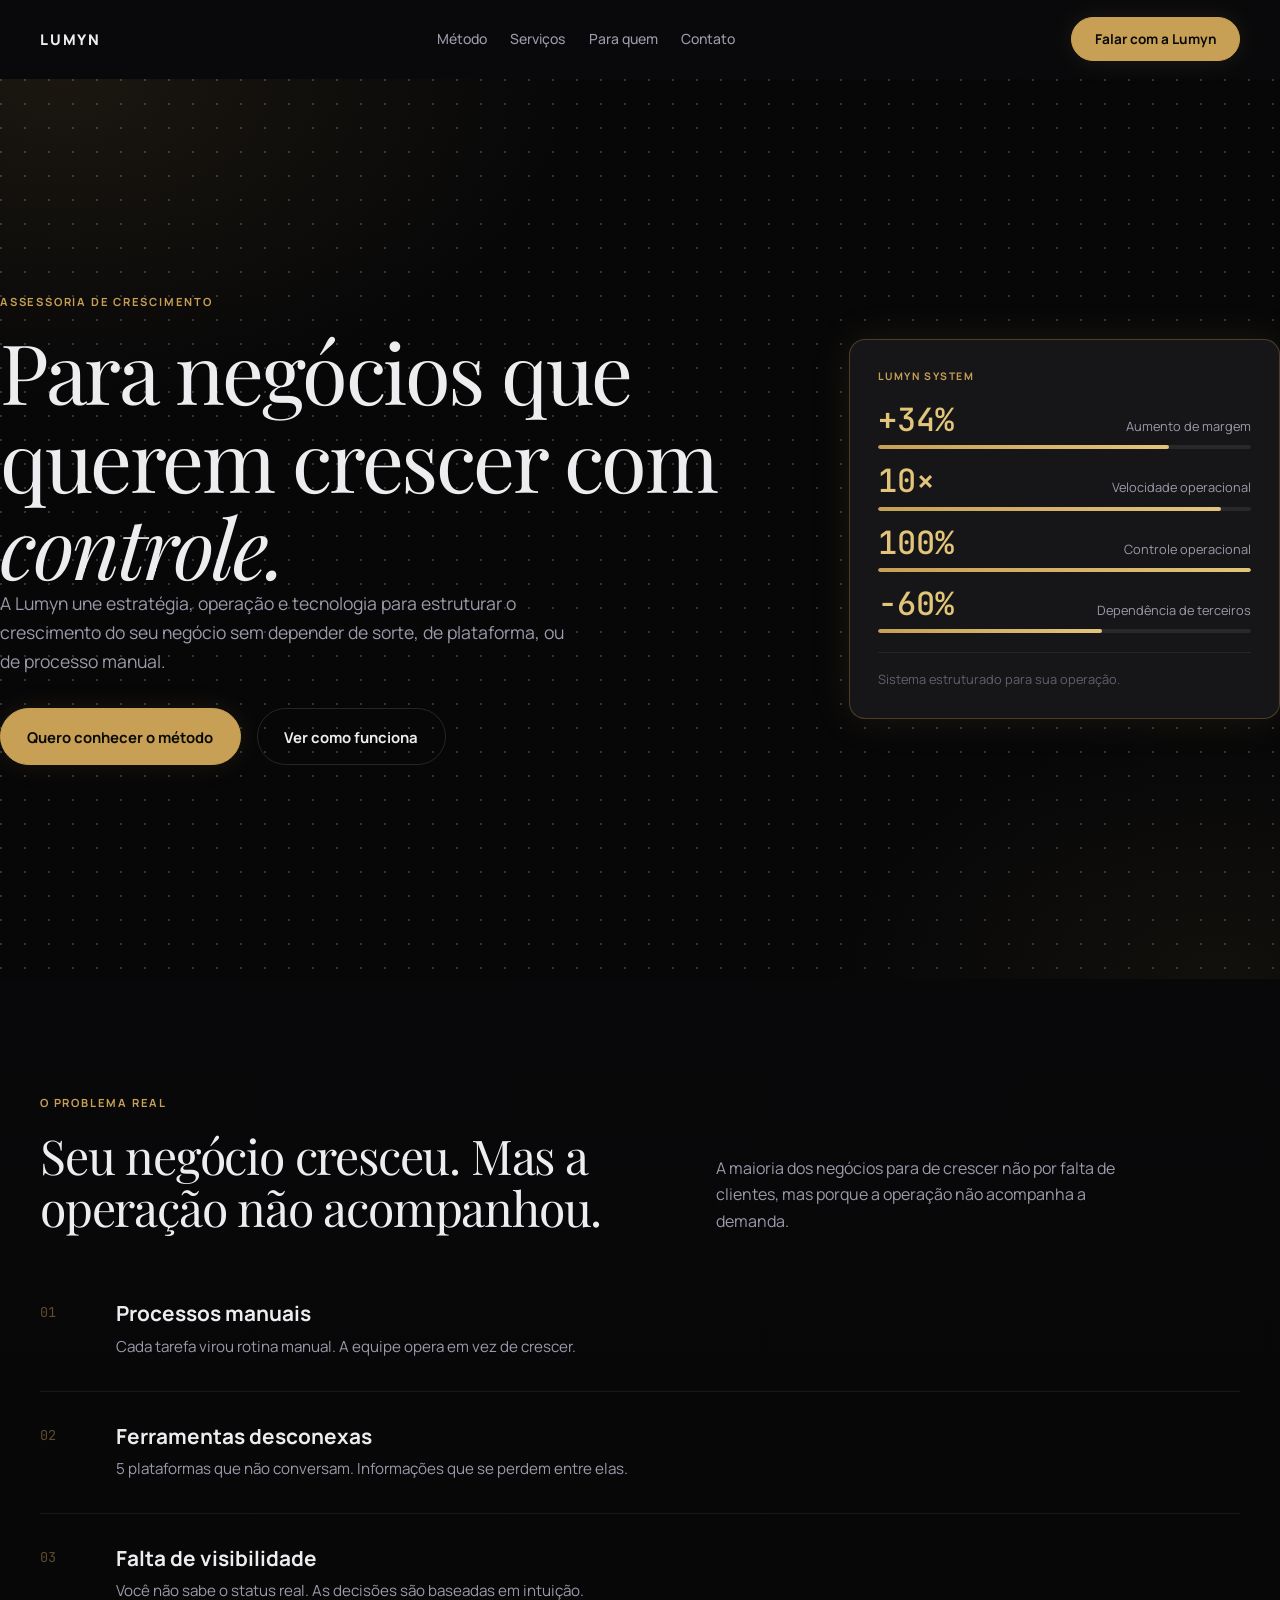
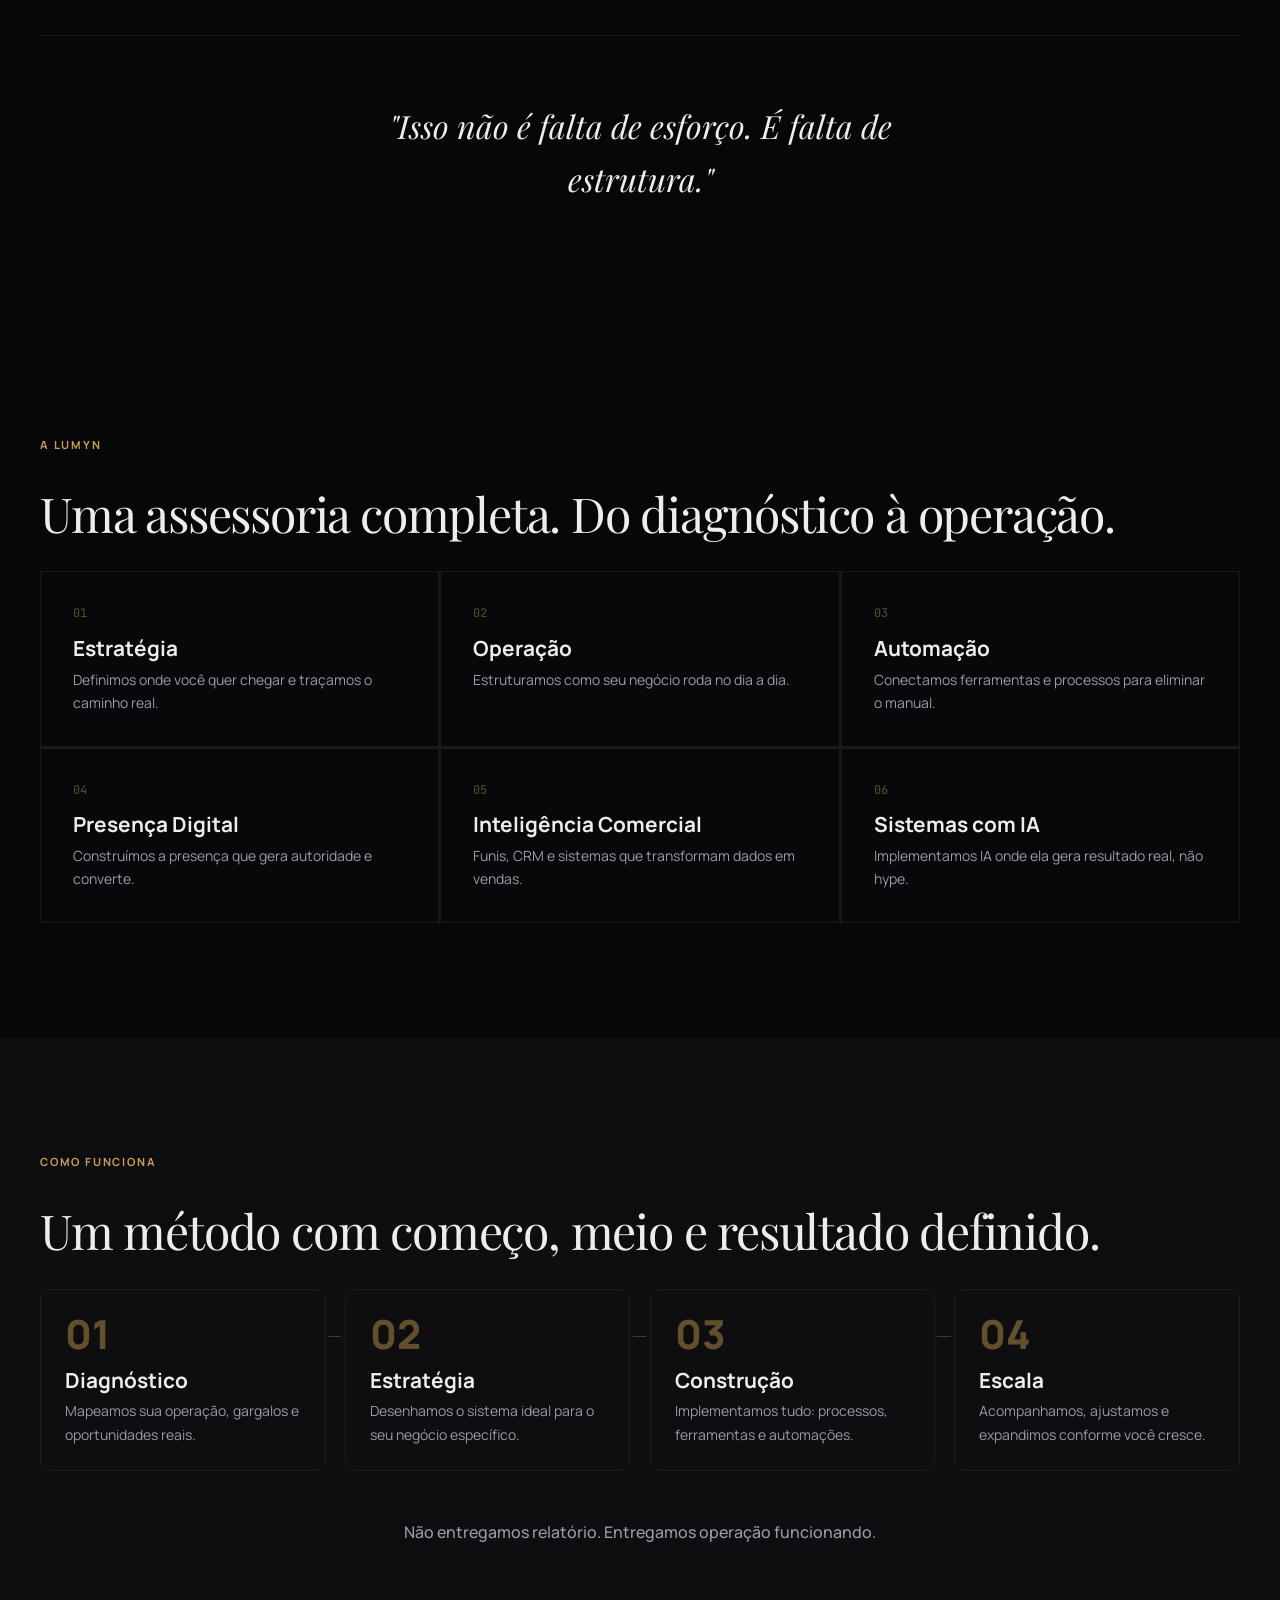
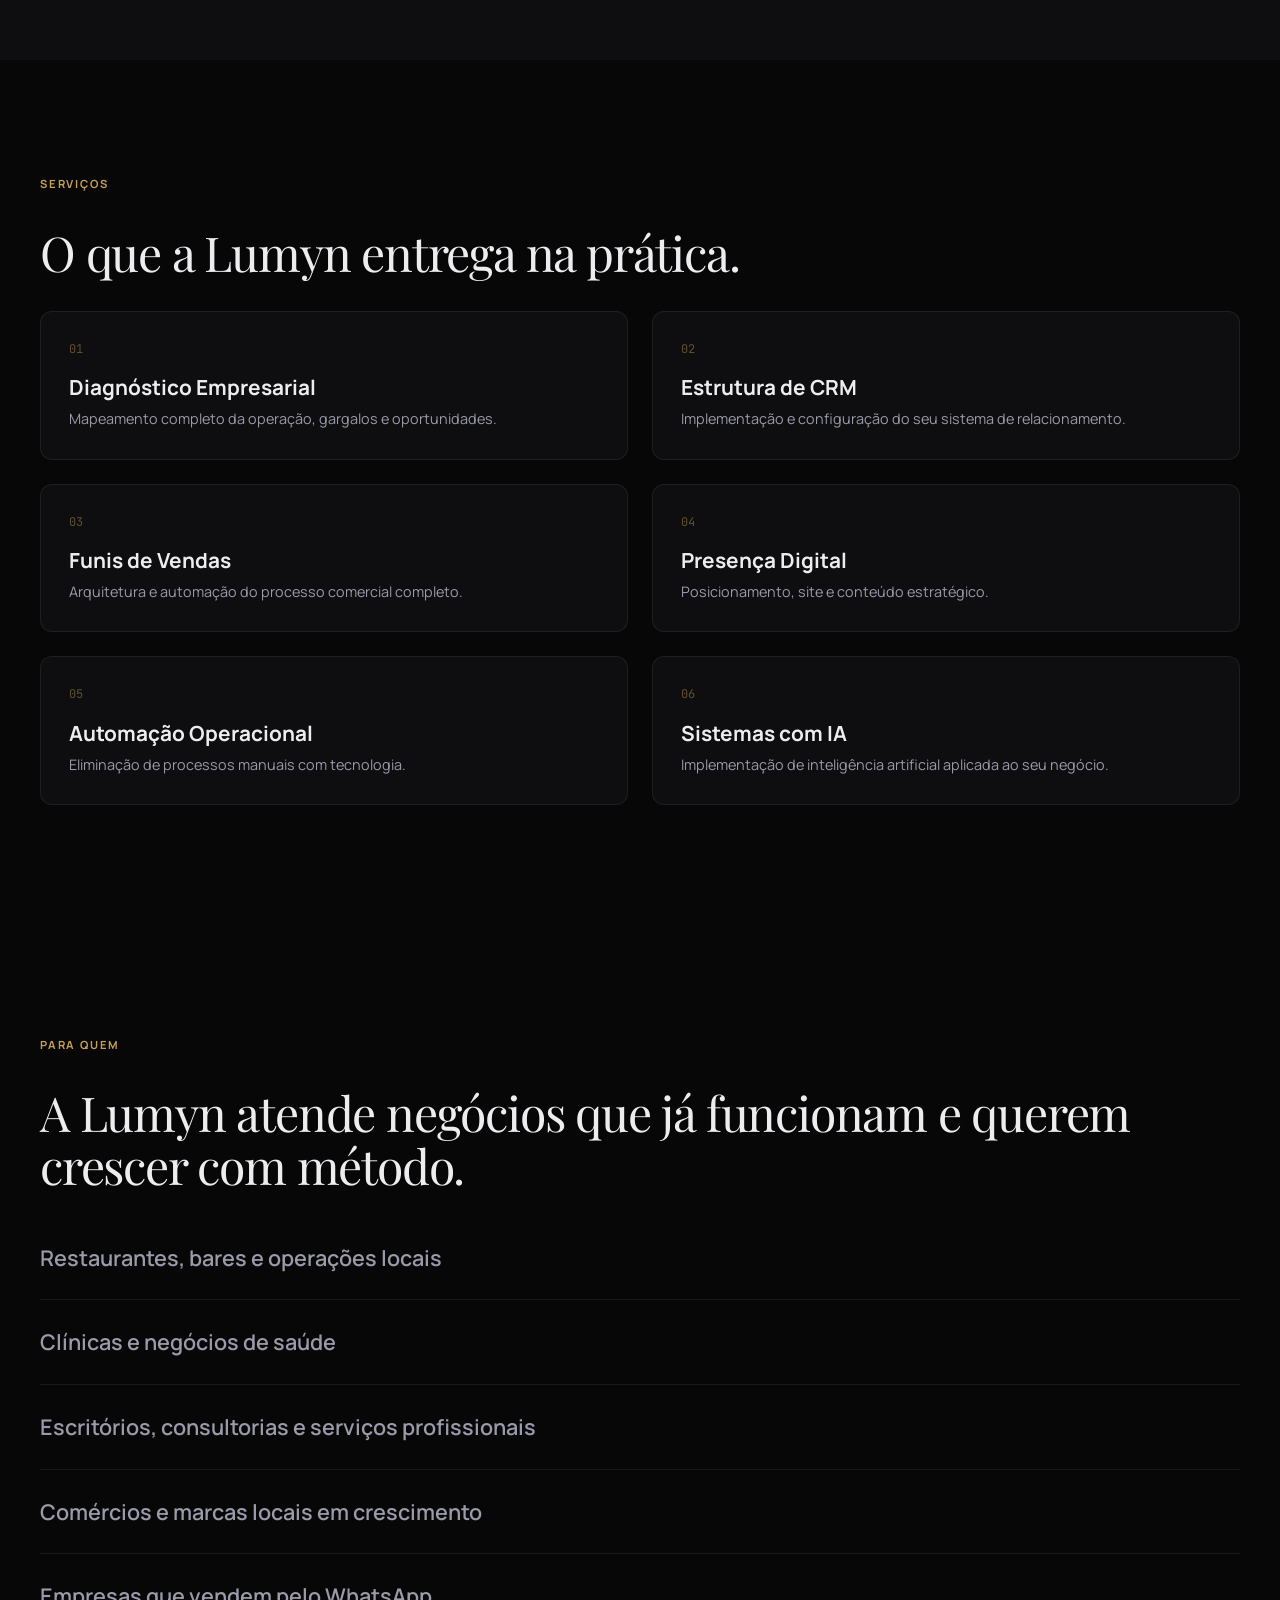
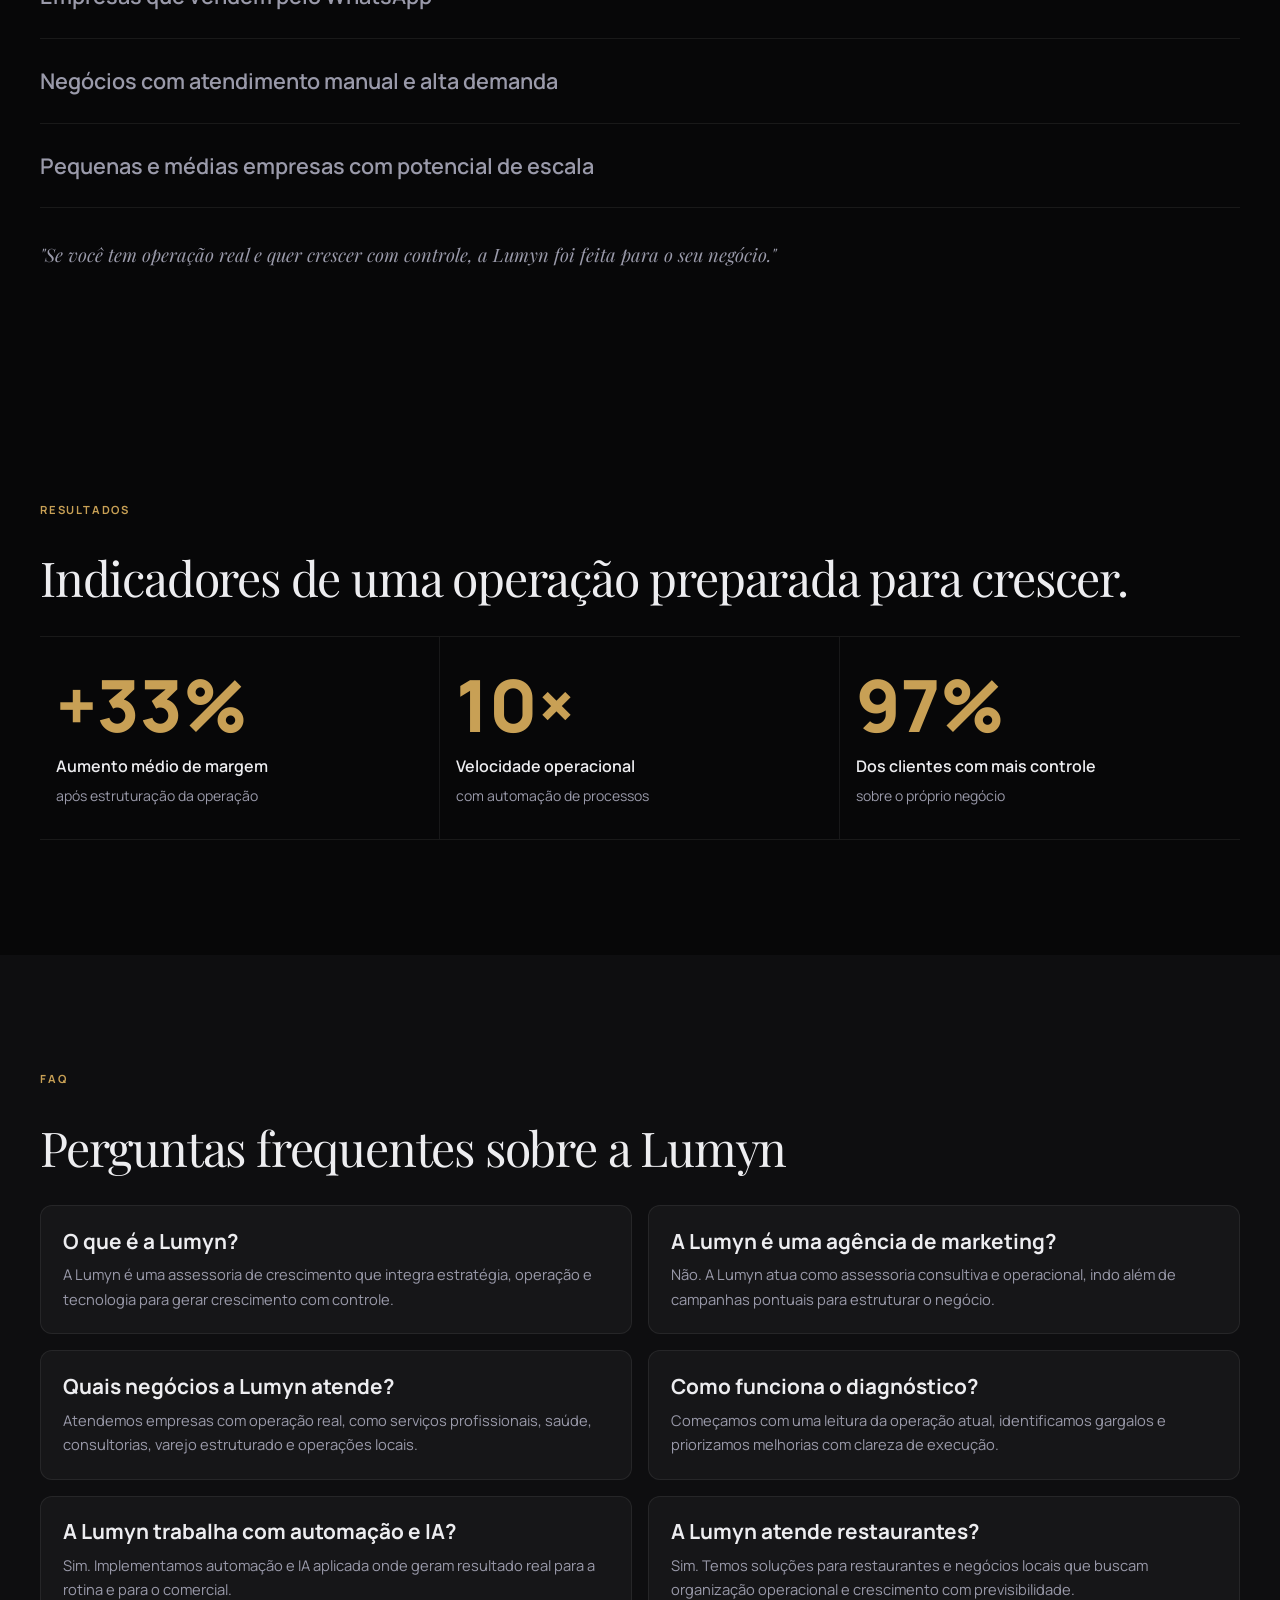
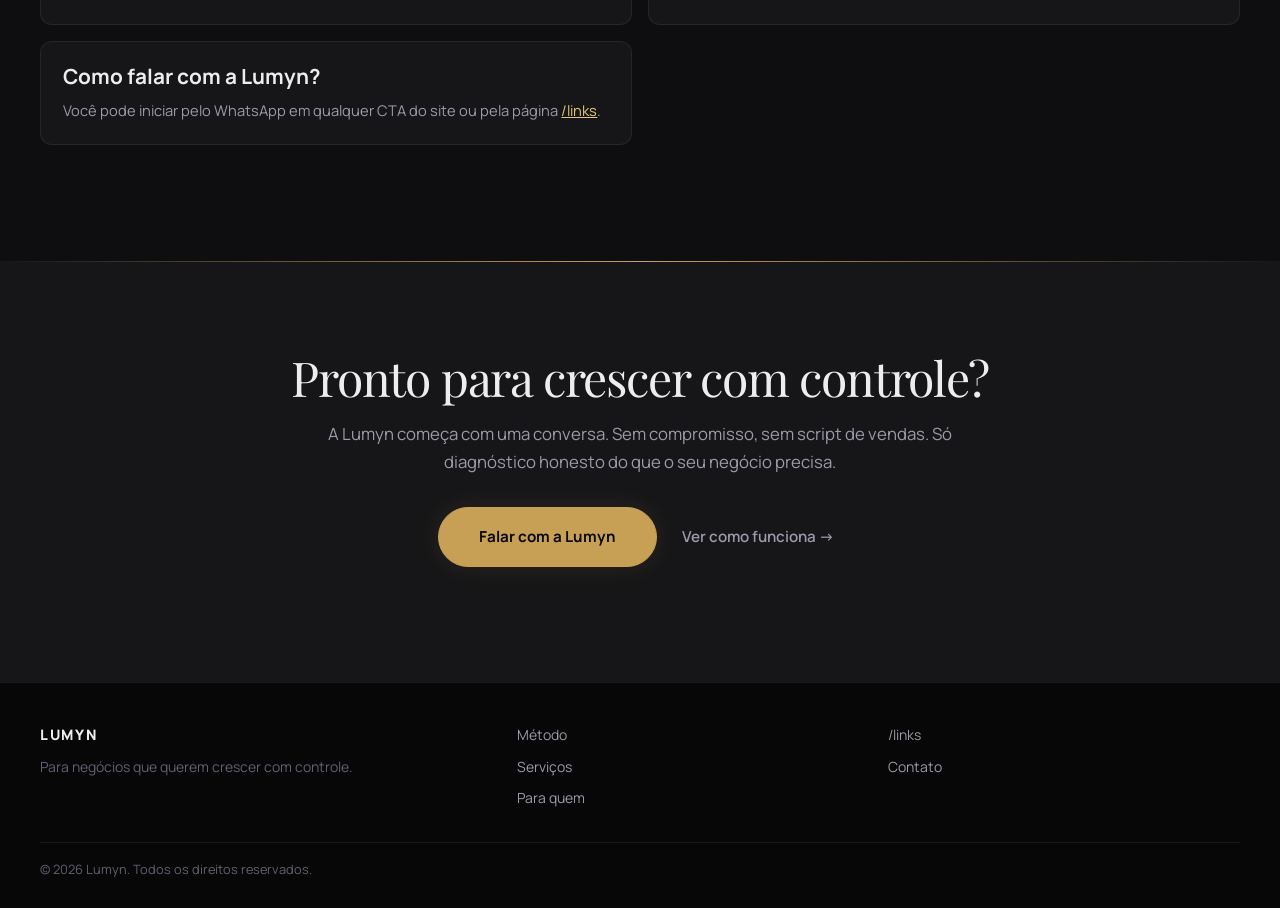
==== commit ce040c0f: "add meta domain verification tag Co-Authored-By: Claude Sonnet 4.6 <noreply@anthropic.com>" ====
--- a/index.html
+++ b/index.html
@@ -7,6 +7,7 @@
   <meta name="description" content="A Lumyn ajuda negócios a crescer com controle, unindo estratégia, operação, automação, CRM, IA aplicada e presença digital.">
   <meta name="theme-color" content="#070708">
   <meta name="robots" content="index,follow,max-image-preview:large,max-snippet:-1,max-video-preview:-1">
+  <meta name="facebook-domain-verification" content="zssi4ctmfpt3q04n0dohrtvfru262a" />
   <link rel="canonical" href="https://lumynassessoria.com/">
   <link rel="icon" type="image/svg+xml" href="/assets/favicon.svg">
   <link rel="apple-touch-icon" href="/assets/favicon.svg">
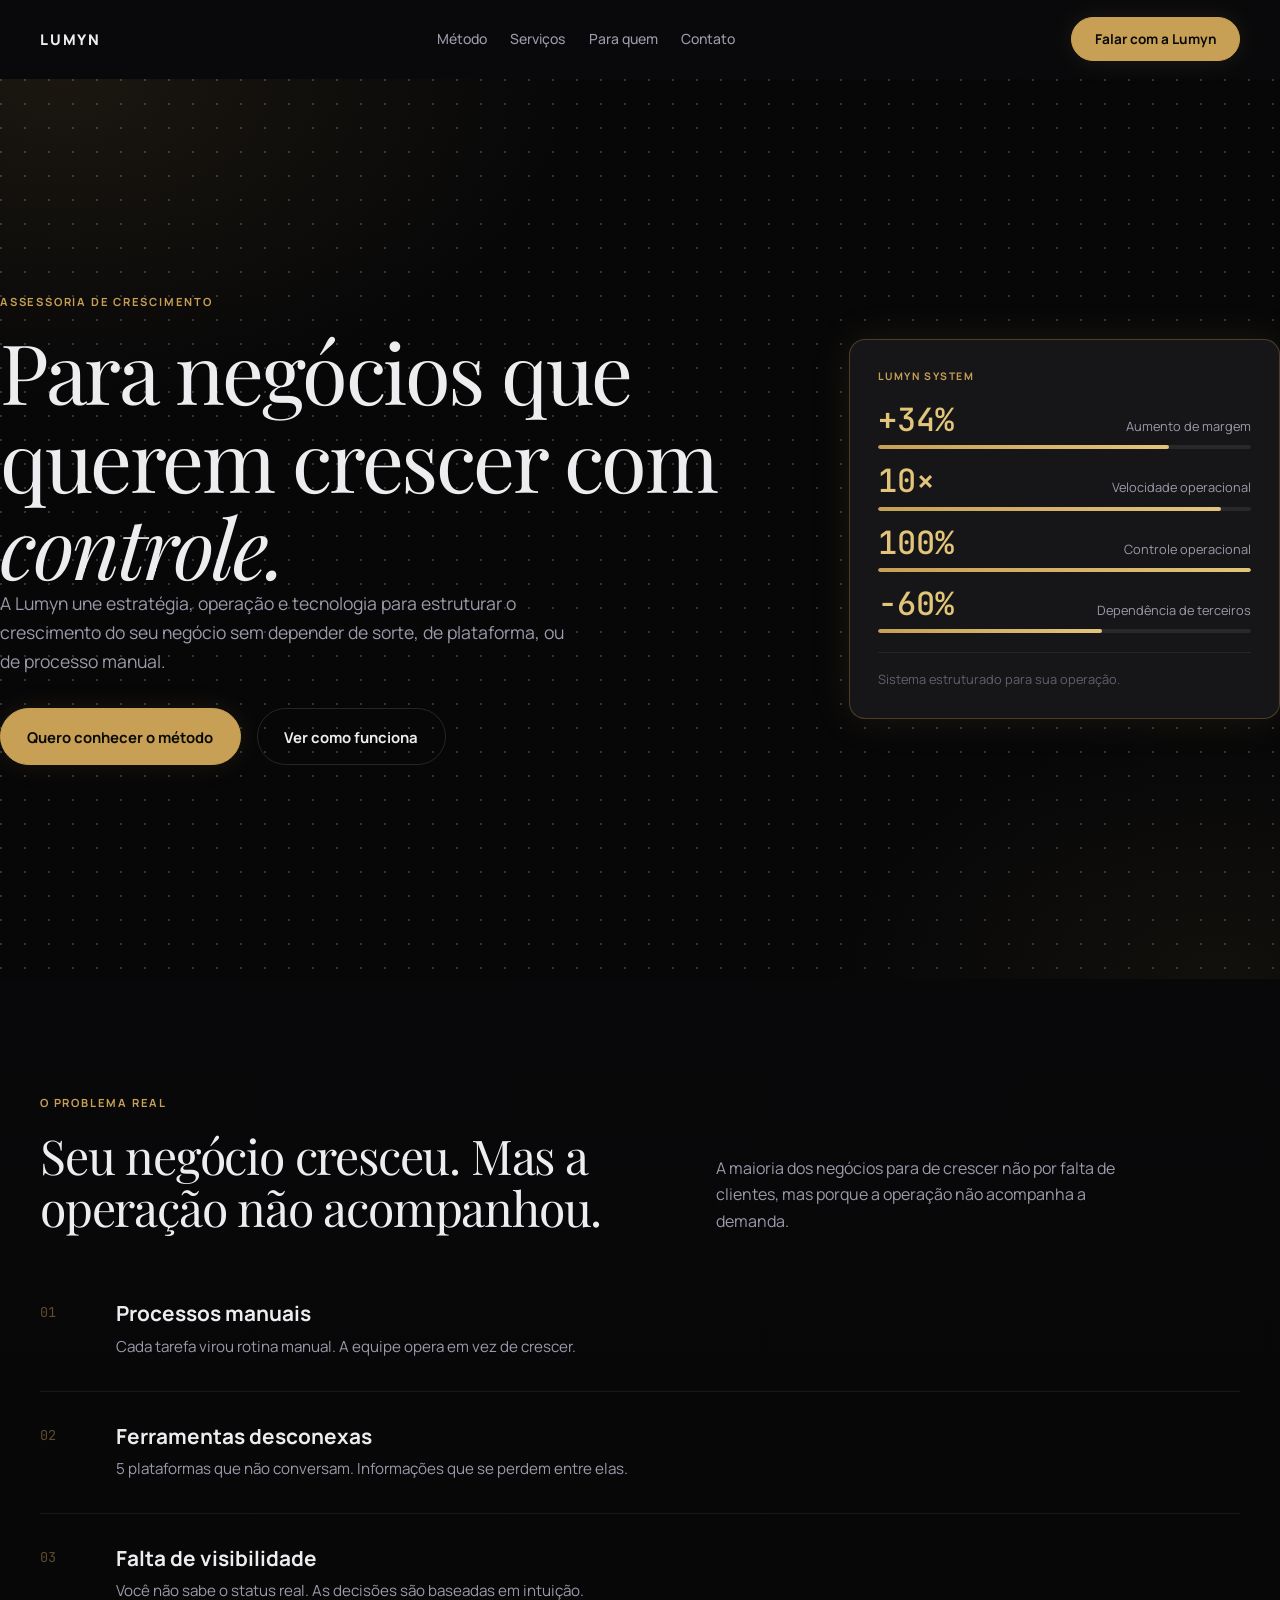
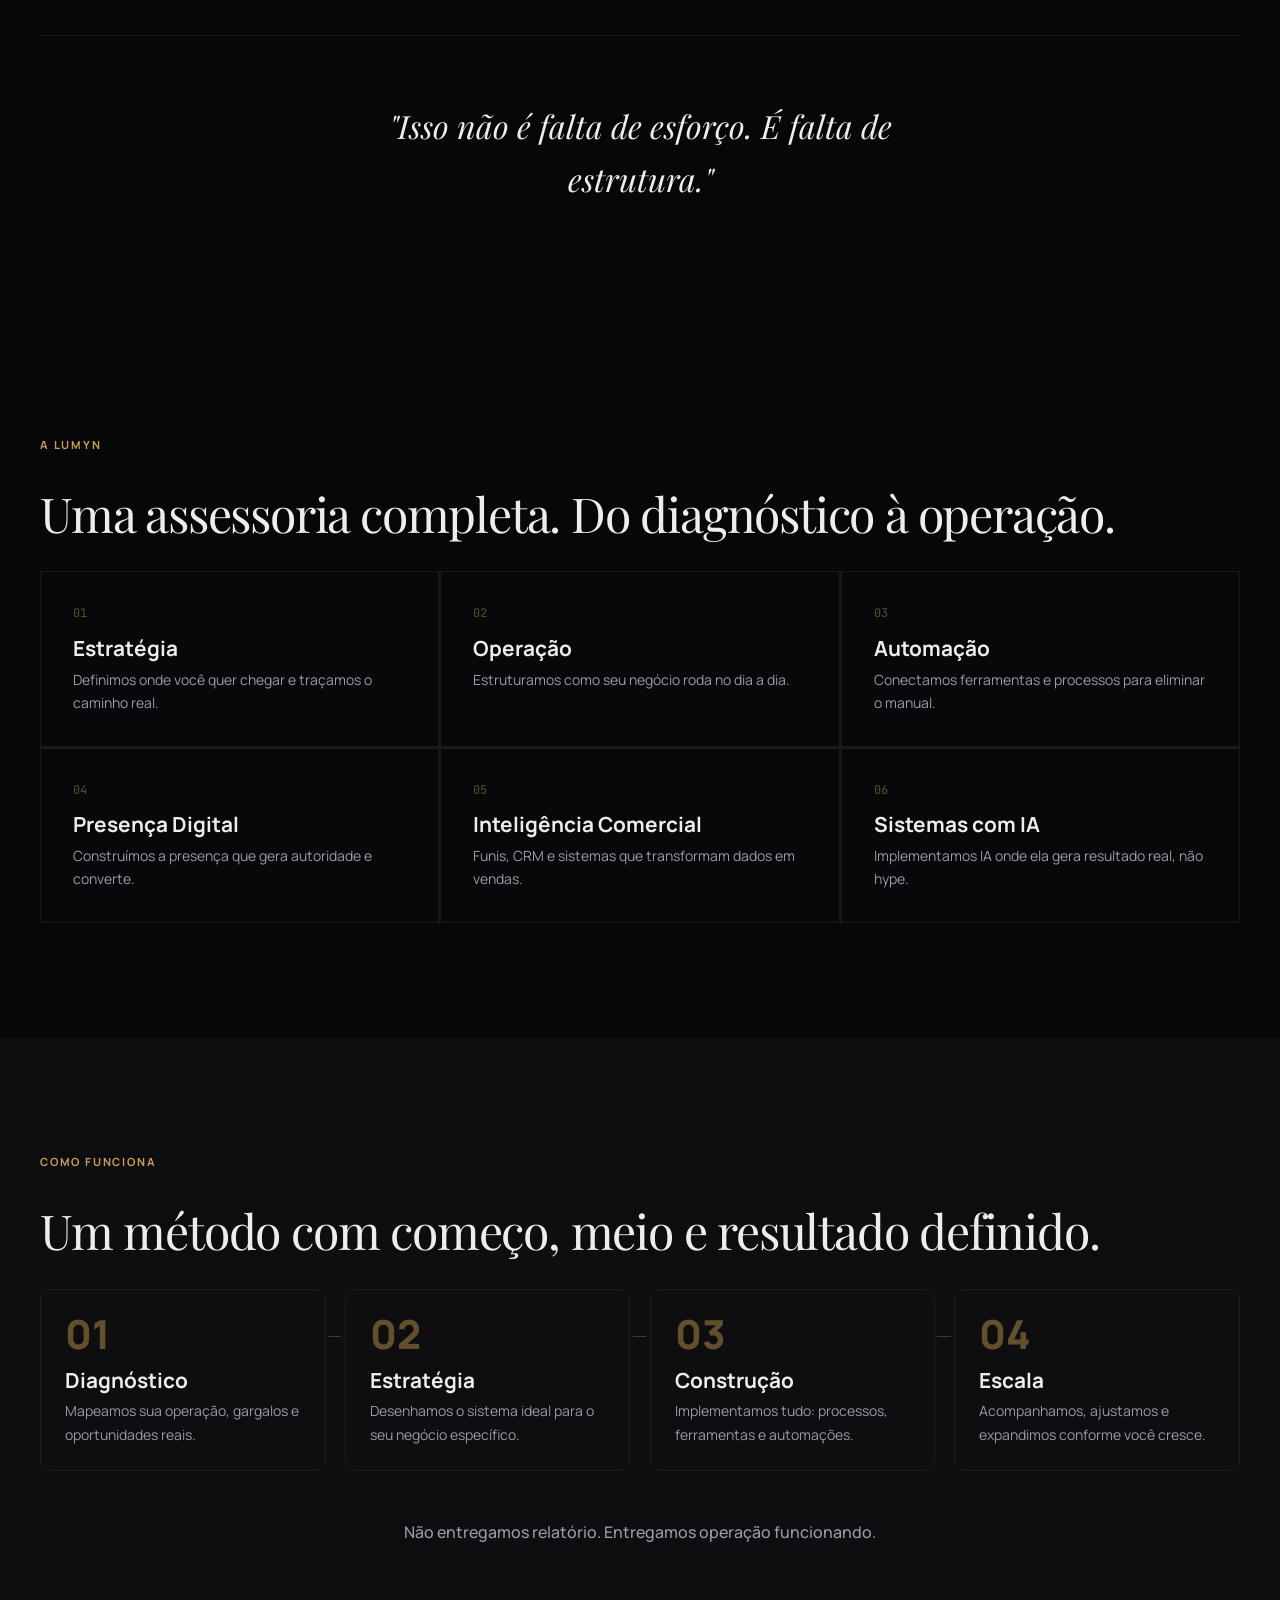
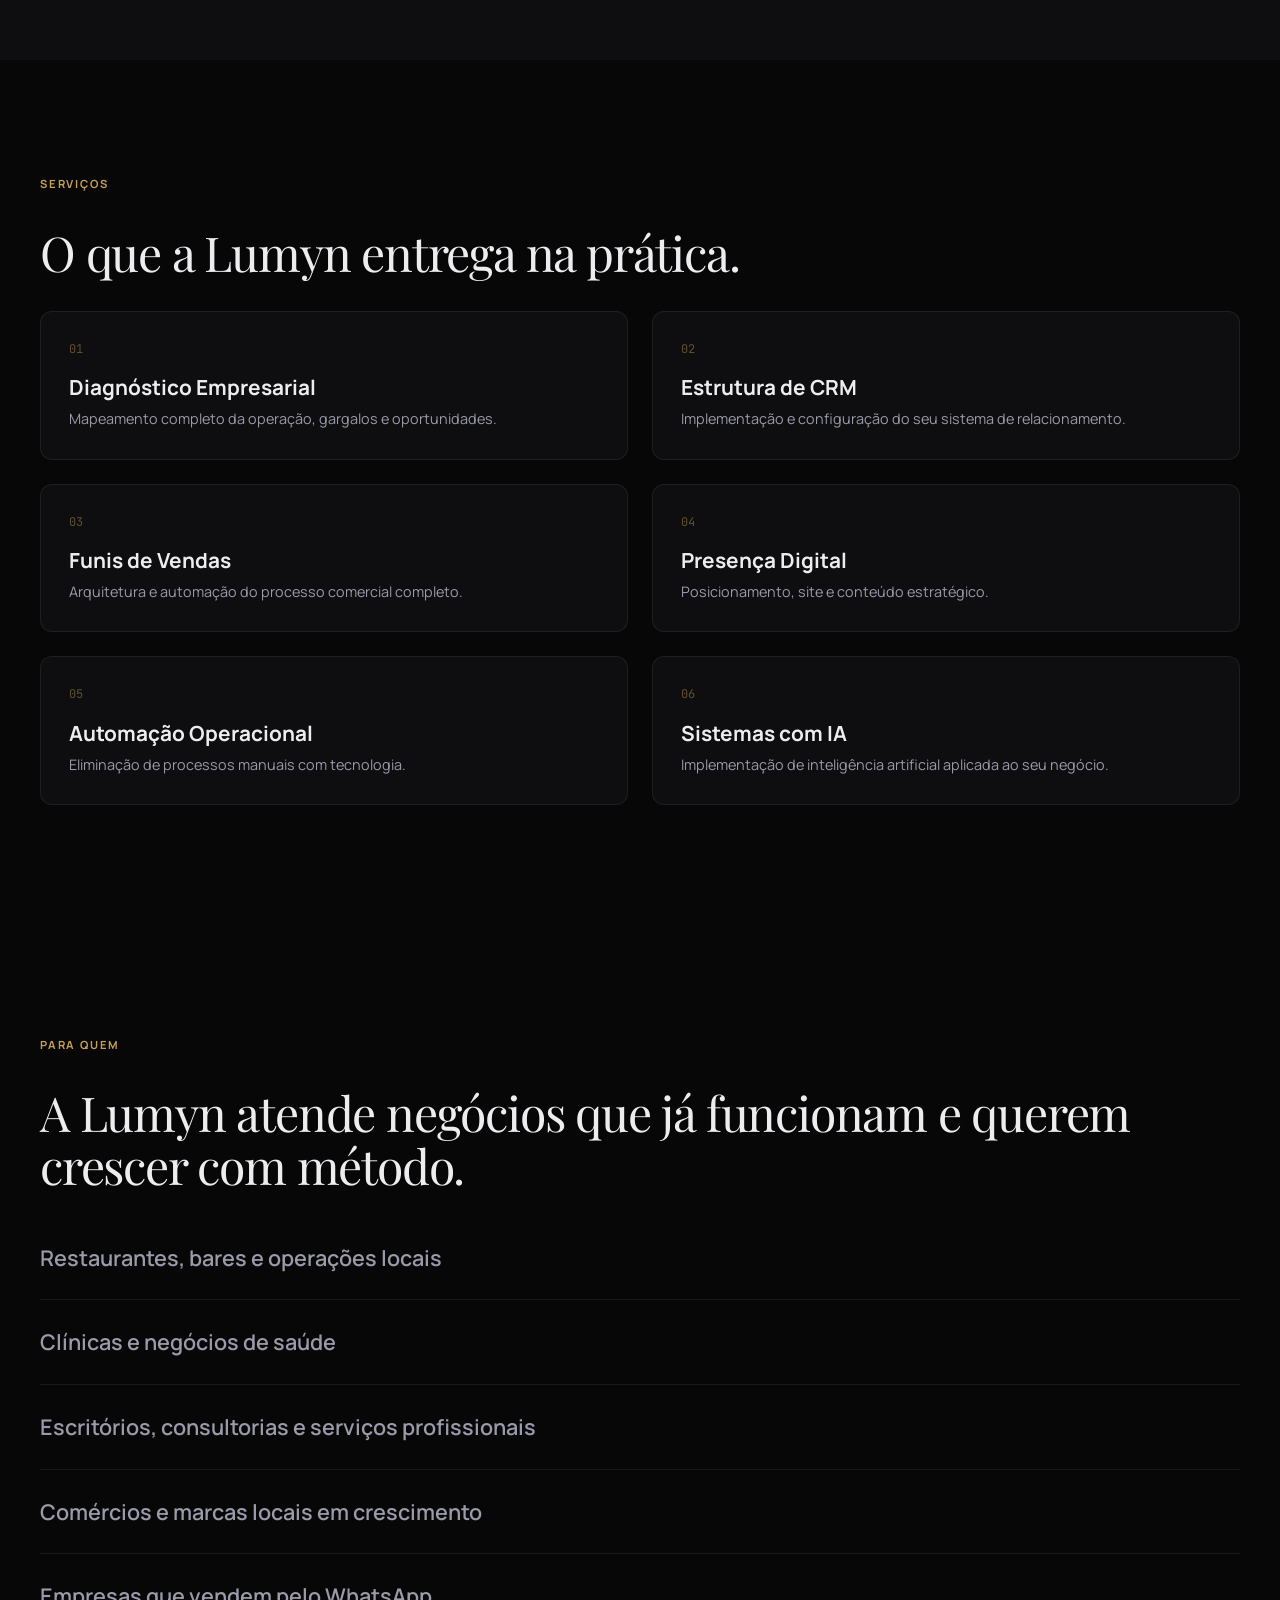
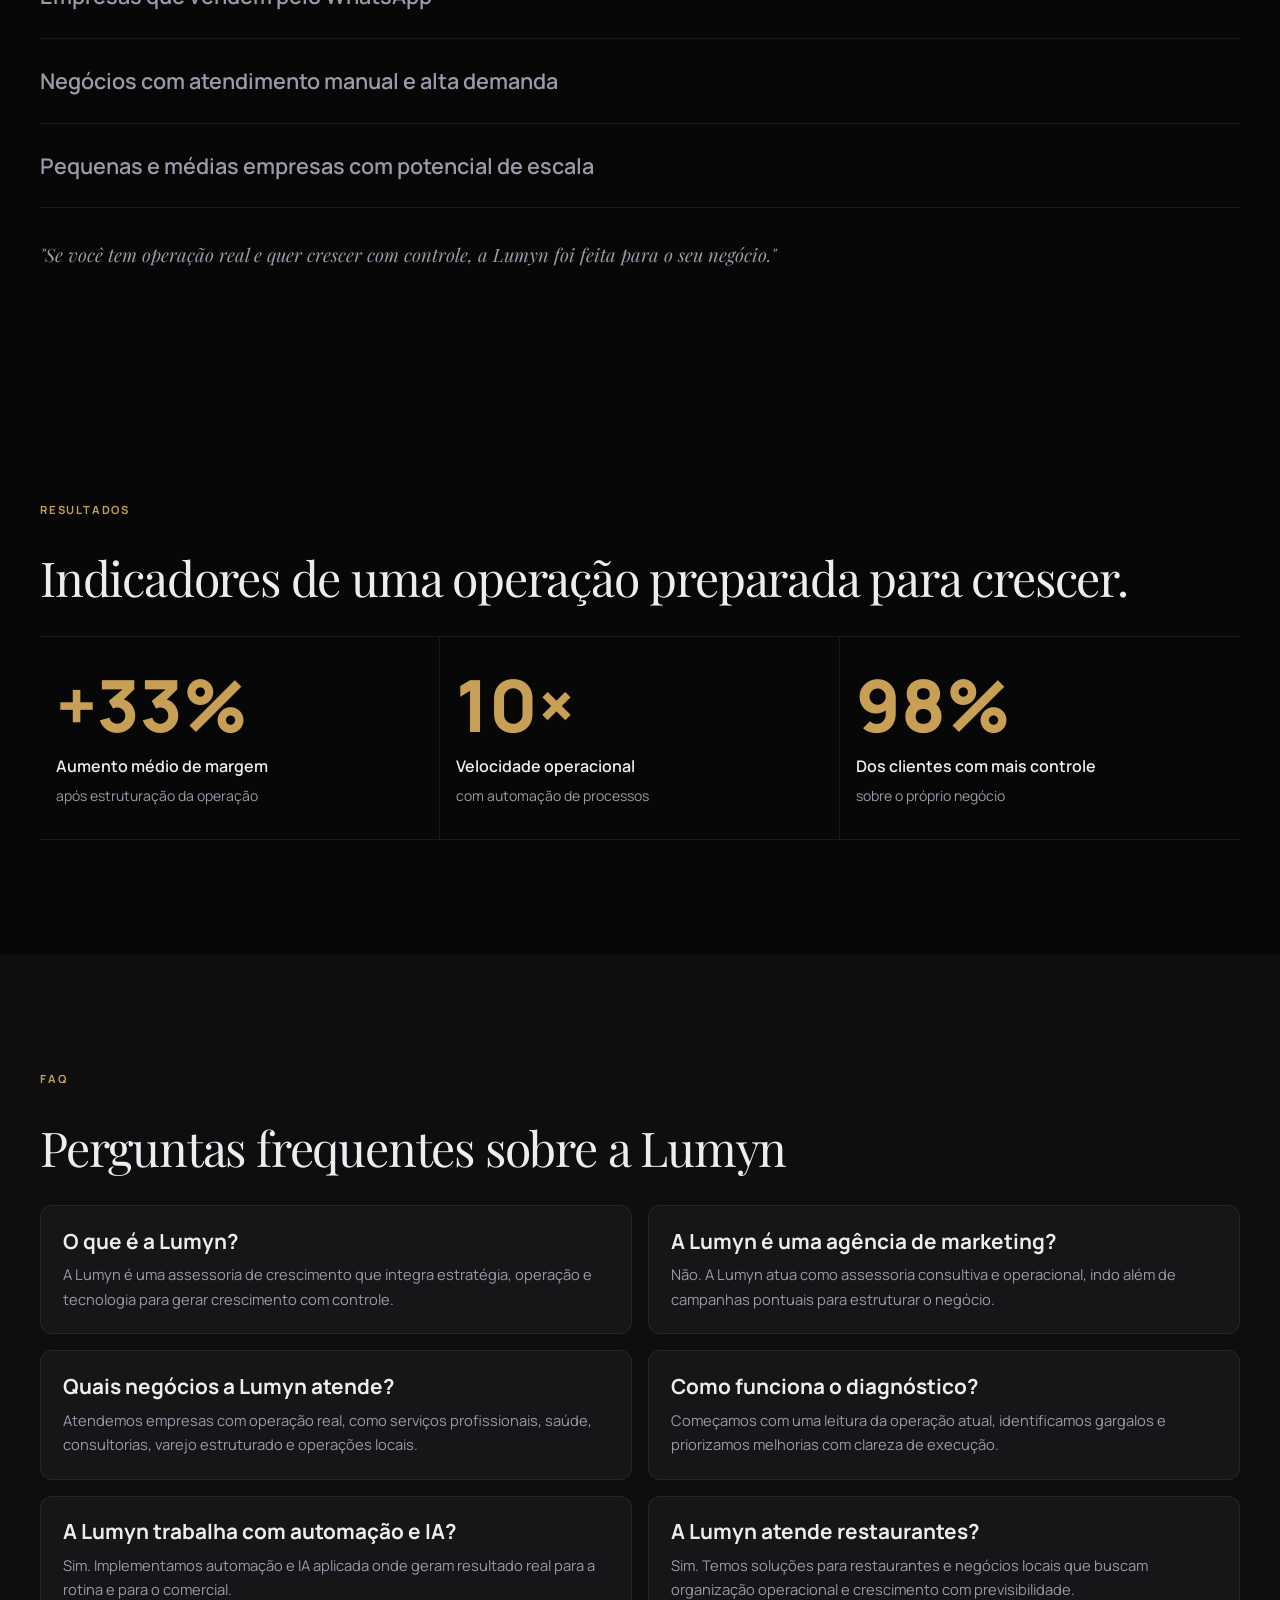
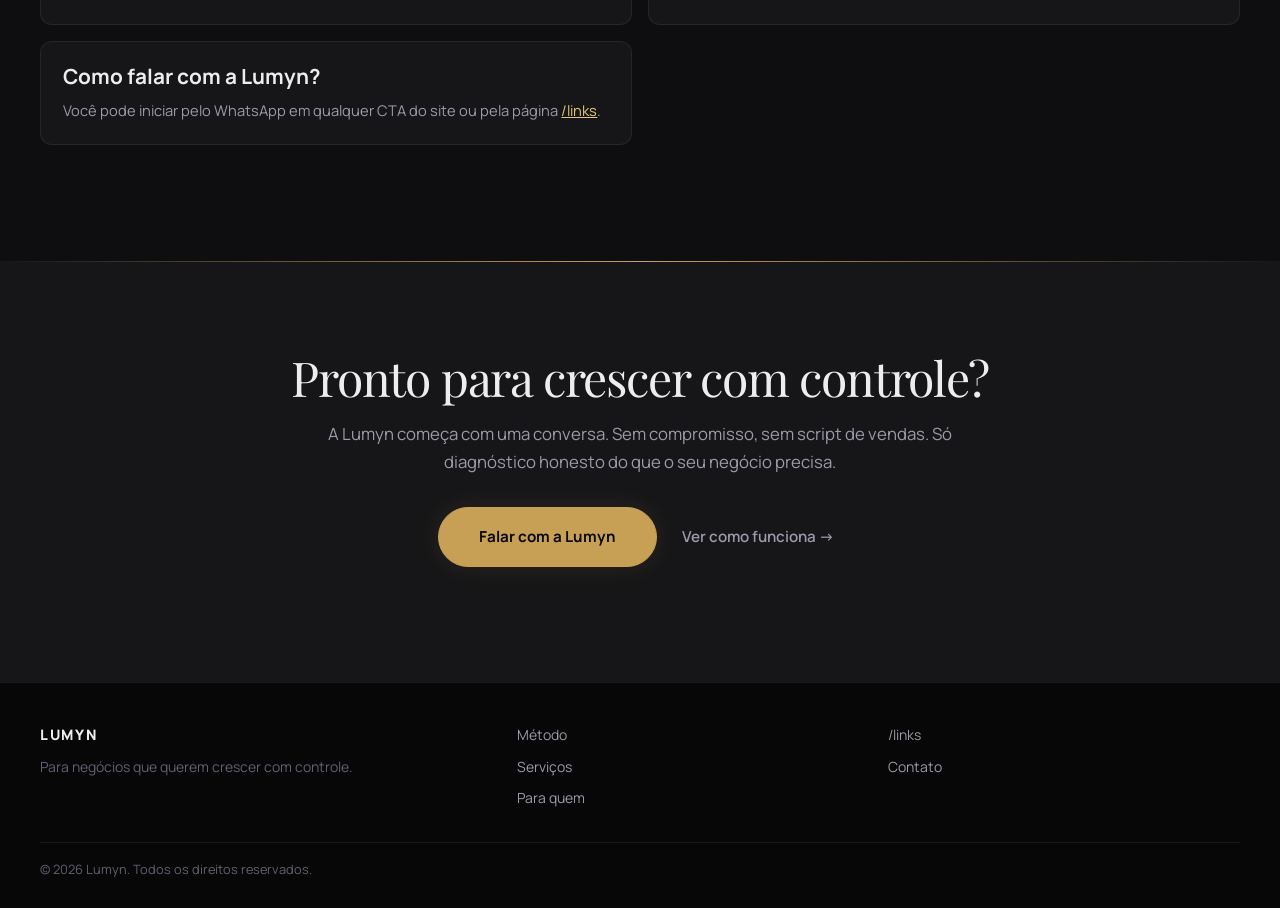
==== commit a22804fd: "add Microsoft Clarity analytics (wqw9ibx7ou) Co-Authored-By: Claude Sonnet 4.6 <noreply@anthropic.co" ====
--- a/index.html
+++ b/index.html
@@ -10,6 +10,7 @@
   <meta name="facebook-domain-verification" content="zssi4ctmfpt3q04n0dohrtvfru262a" />
   <link rel="canonical" href="https://lumynassessoria.com/">
   <link rel="icon" type="image/svg+xml" href="/assets/favicon.svg">
+  <script type="text/javascript">(function(c,l,a,r,i,t,y){c[a]=c[a]||function(){(c[a].q=c[a].q||[]).push(arguments)};t=l.createElement(r);t.async=1;t.src="https://www.clarity.ms/tag/"+i;y=l.getElementsByTagName(r)[0];y.parentNode.insertBefore(t,y)})(window,document,"clarity","script","wqw9ibx7ou");</script>
   <link rel="apple-touch-icon" href="/assets/favicon.svg">
 
   <meta property="og:type" content="website">
